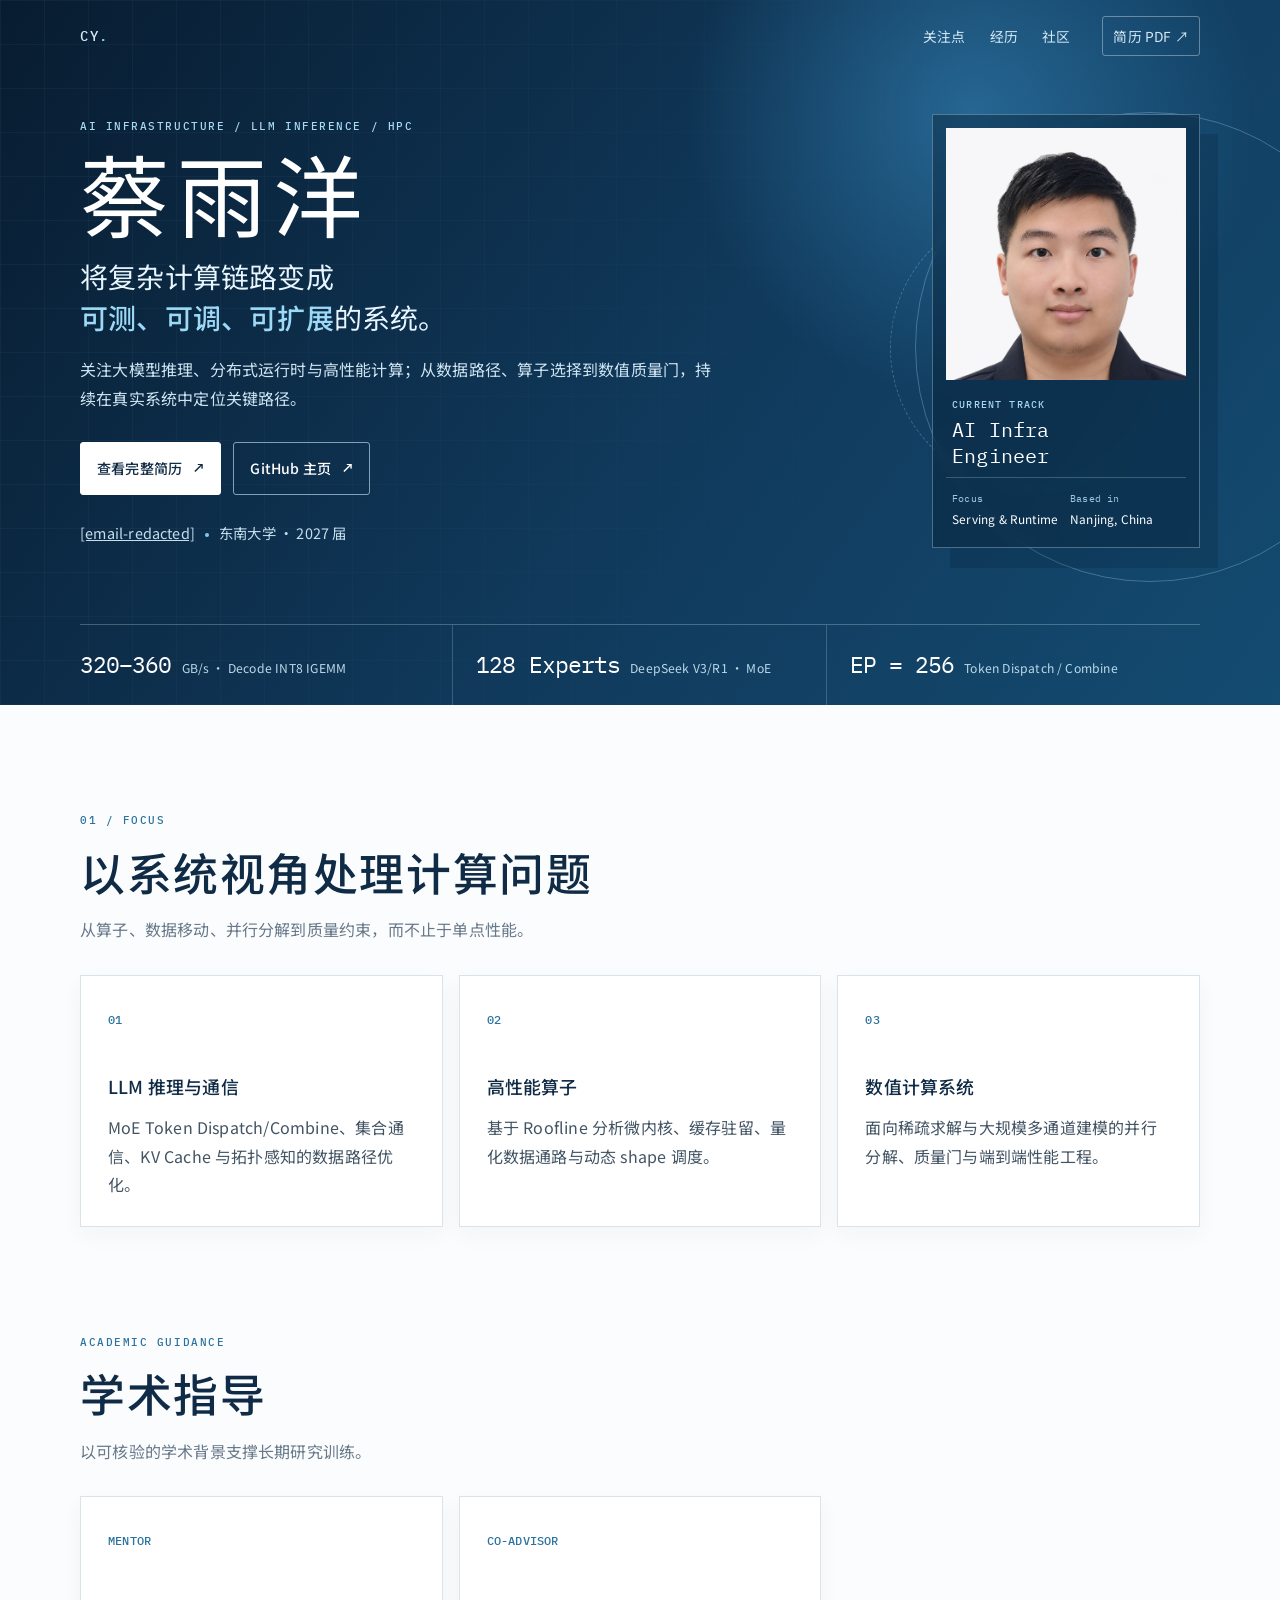
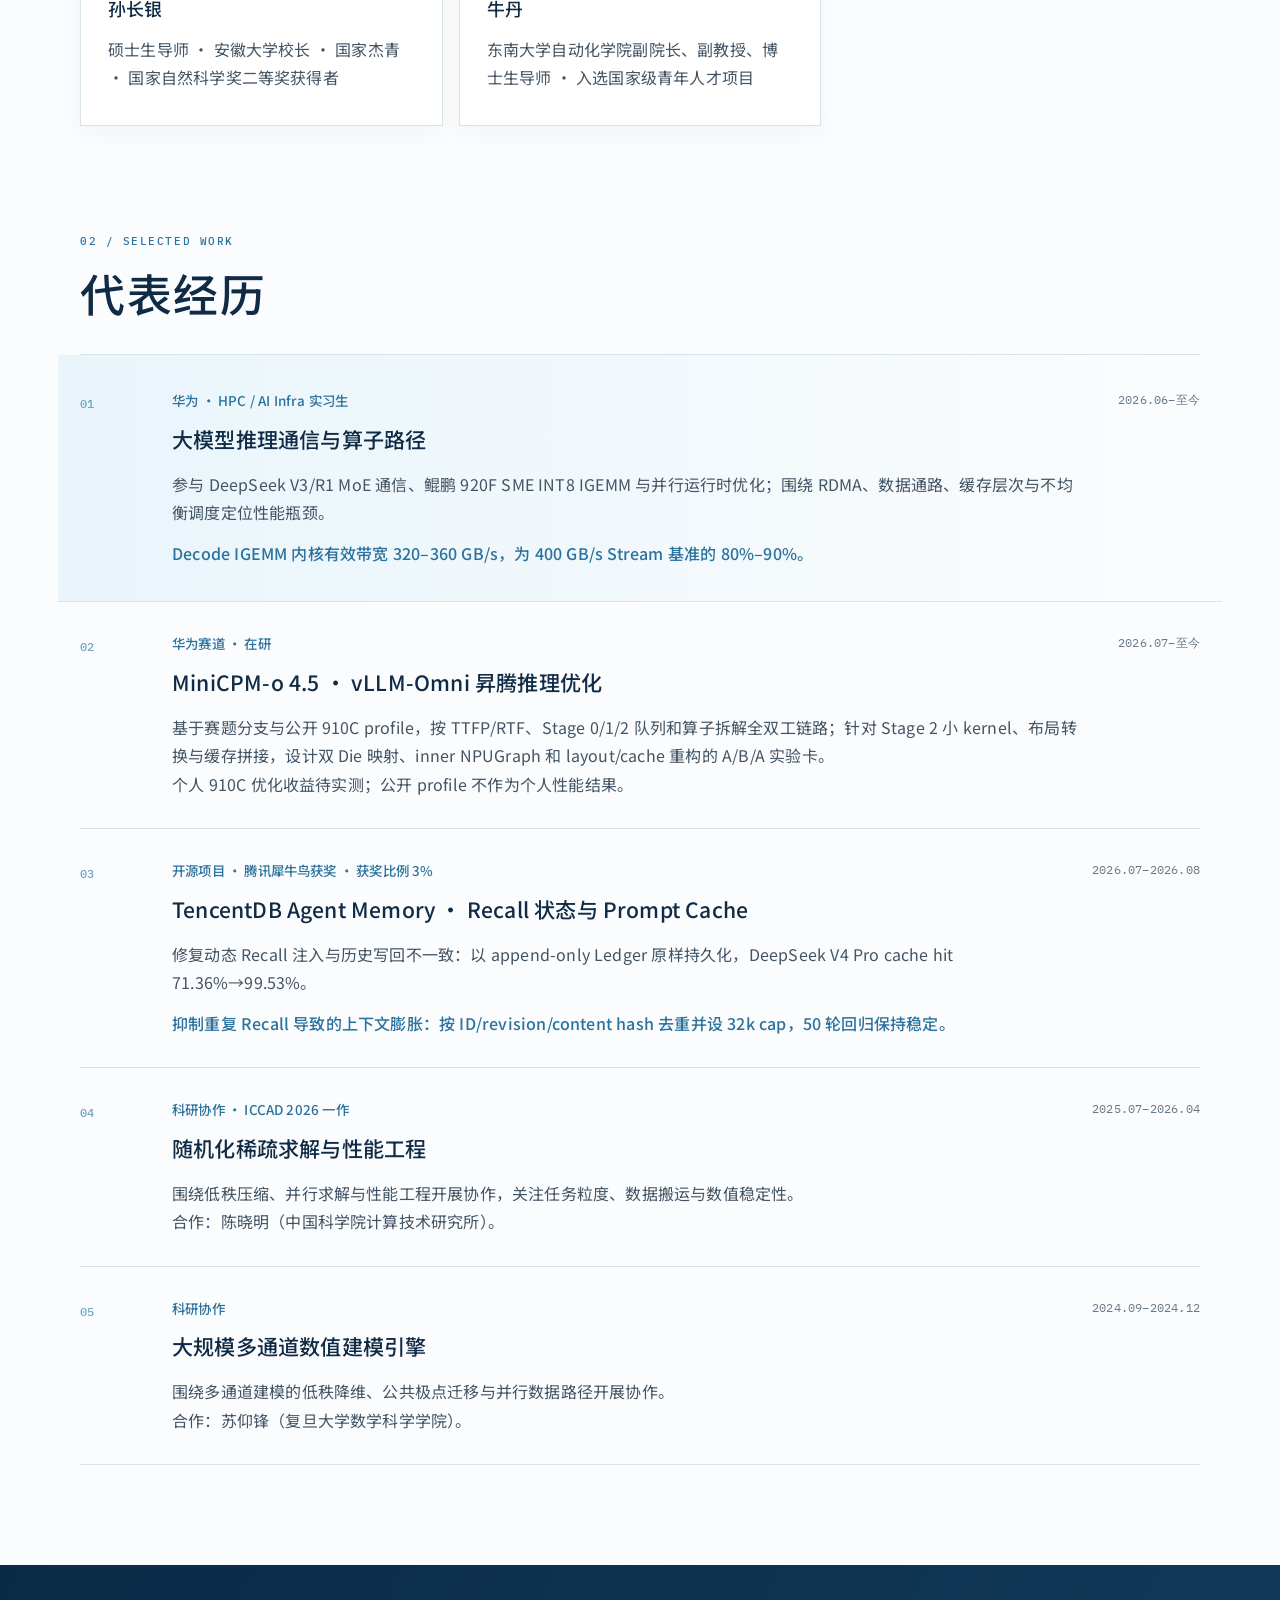
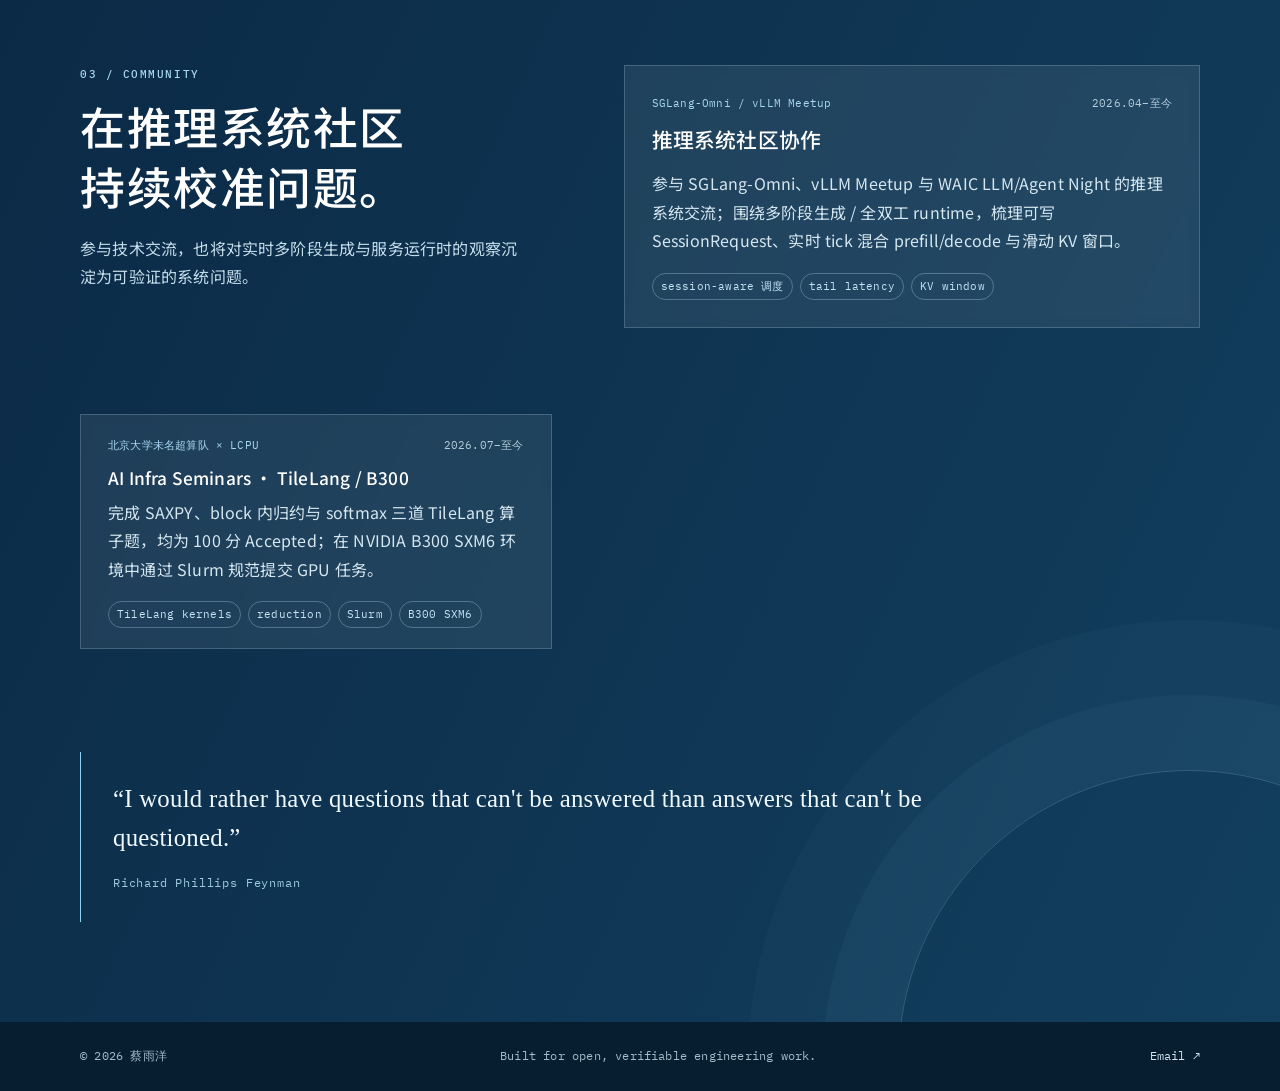
==== index.html @ 74fbfeaf "Add ICCAD first-author attribution" ====
<!doctype html>
<html lang="zh-CN">
  <head>
    <meta charset="utf-8" />
    <meta name="viewport" content="width=device-width, initial-scale=1" />
    <meta name="description" content="蔡雨洋｜AI Infrastructure、LLM 推理系统与高性能计算。" />
    <meta property="og:title" content="蔡雨洋｜AI Infrastructure" />
    <meta property="og:description" content="LLM 推理系统 · 高性能计算 · 分布式系统" />
    <meta property="og:image" content="https://newmancai.github.io/assets/og.png" />
    <meta property="og:type" content="website" />
    <meta name="twitter:card" content="summary_large_image" />
    <title>蔡雨洋｜AI Infrastructure</title>
    <link rel="preconnect" href="https://fonts.googleapis.com" />
    <link rel="preconnect" href="https://fonts.gstatic.com" crossorigin />
    <link href="https://fonts.googleapis.com/css2?family=IBM+Plex+Mono:wght@400;500&family=Noto+Sans+SC:wght@400;500&display=swap" rel="stylesheet" />
    <link rel="stylesheet" href="styles.css" />
  </head>
  <body>
    <header class="site-header">
      <div class="wrap nav"><a class="brand" href="#top">CY<span>.</span></a><nav aria-label="页面导航"><a href="#focus">关注点</a><a href="#work">经历</a><a href="#community">社区</a></nav><a class="nav-resume" href="resume/caiyuyang-ai-infra-resume.pdf" target="_blank" rel="noreferrer">简历 PDF ↗</a></div>
    </header>
    <main id="top">
      <section class="hero" aria-labelledby="site-title">
        <div class="orb orb-one"></div><div class="orb orb-two"></div>
        <div class="wrap hero-grid">
          <div class="hero-copy">
            <p class="eyebrow light">AI INFRASTRUCTURE / LLM INFERENCE / HPC</p>
            <h1 id="site-title">蔡雨洋</h1>
            <p class="lede">将复杂计算链路变成<br /><strong>可测、可调、可扩展</strong>的系统。</p>
            <p class="intro">关注大模型推理、分布式运行时与高性能计算；从数据路径、算子选择到数值质量门，持续在真实系统中定位关键路径。</p>
            <div class="actions"><a class="button primary" href="resume/caiyuyang-ai-infra-resume.pdf" target="_blank" rel="noreferrer">查看完整简历 <span>↗</span></a><a class="button secondary" href="https://github.com/newmancai" target="_blank" rel="noreferrer">GitHub 主页 <span>↗</span></a></div>
            <p class="contact"><a href="mailto:[email-redacted]">[email-redacted]</a><i></i>东南大学 · 2027 届</p>
          </div>
          <aside class="profile-card" aria-label="个人信息卡片"><img class="portrait" src="assets/caiyuyang-headshot.png" alt="蔡雨洋职业头像" /><div><p class="profile-label">CURRENT TRACK</p><p class="profile-title">AI Infra<br />Engineer</p></div><dl><div><dt>Focus</dt><dd>Serving &amp; Runtime</dd></div><div><dt>Based in</dt><dd>Nanjing, China</dd></div></dl></aside>
        </div>
        <div class="wrap signal-row" aria-label="推理基础设施信号"><div><strong>320–360</strong><span>GB/s · Decode INT8 IGEMM</span></div><div><strong>128 Experts</strong><span>DeepSeek V3/R1 · MoE</span></div><div><strong>EP = 256</strong><span>Token Dispatch / Combine</span></div></div>
      </section>

      <section id="focus" class="wrap section" aria-labelledby="focus-title"><div class="section-heading"><p class="eyebrow">01 / FOCUS</p><h2 id="focus-title">以系统视角处理计算问题</h2><p>从算子、数据移动、并行分解到质量约束，而不止于单点性能。</p></div><div class="focus-grid"><article><span>01</span><h3>LLM 推理与通信</h3><p>MoE Token Dispatch/Combine、集合通信、KV Cache 与拓扑感知的数据路径优化。</p></article><article><span>02</span><h3>高性能算子</h3><p>基于 Roofline 分析微内核、缓存驻留、量化数据通路与动态 shape 调度。</p></article><article><span>03</span><h3>数值计算系统</h3><p>面向稀疏求解与大规模多通道建模的并行分解、质量门与端到端性能工程。</p></article></div></section>

      <section class="wrap section" aria-labelledby="guidance-title"><div class="section-heading"><p class="eyebrow">ACADEMIC GUIDANCE</p><h2 id="guidance-title">学术指导</h2><p>以可核验的学术背景支撑长期研究训练。</p></div><div class="focus-grid"><article><span>MENTOR</span><h3>孙长银</h3><p>硕士生导师 · 安徽大学校长 · 国家杰青 · 国家自然科学奖二等奖获得者</p></article><article><span>CO-ADVISOR</span><h3>牛丹</h3><p>东南大学自动化学院副院长、副教授、博士生导师 · 入选国家级青年人才项目</p></article></div></section>

      <section id="work" class="wrap section work" aria-labelledby="work-title"><div class="section-heading"><p class="eyebrow">02 / SELECTED WORK</p><h2 id="work-title">代表经历</h2></div><div class="project-list"><article class="project featured"><div class="project-index">01</div><div class="project-body"><div class="project-meta"><span>华为 · HPC / AI Infra 实习生</span><time>2026.06–至今</time></div><h3>大模型推理通信与算子路径</h3><p>参与 DeepSeek V3/R1 MoE 通信、鲲鹏 920F SME INT8 IGEMM 与并行运行时优化；围绕 RDMA、数据通路、缓存层次与不均衡调度定位性能瓶颈。</p><p class="evidence">Decode IGEMM 内核有效带宽 320–360 GB/s，为 400 GB/s Stream 基准的 80%–90%。</p></div></article><article class="project"><div class="project-index">02</div><div class="project-body"><div class="project-meta"><span>华为赛道 · 在研</span><time>2026.07–至今</time></div><h3>MiniCPM-o 4.5 · vLLM-Omni 昇腾推理优化</h3><p>基于赛题分支与公开 910C profile，按 TTFP/RTF、Stage 0/1/2 队列和算子拆解全双工链路；针对 Stage 2 小 kernel、布局转换与缓存拼接，设计双 Die 映射、inner NPUGraph 和 layout/cache 重构的 A/B/A 实验卡。</p><p class="collaboration">个人 910C 优化收益待实测；公开 profile 不作为个人性能结果。</p></div></article><article class="project"><div class="project-index">03</div><div class="project-body"><div class="project-meta"><span>开源项目 · 腾讯犀牛鸟获奖 · 获奖比例 3%</span><time>2026.07–2026.08</time></div><h3>TencentDB Agent Memory · Recall 状态与 Prompt Cache</h3><p>修复动态 Recall 注入与历史写回不一致：以 append-only Ledger 原样持久化，DeepSeek V4 Pro cache hit 71.36%→99.53%。</p><p class="evidence">抑制重复 Recall 导致的上下文膨胀：按 ID/revision/content hash 去重并设 32k cap，50 轮回归保持稳定。</p></div></article><article class="project"><div class="project-index">04</div><div class="project-body"><div class="project-meta"><span>科研协作 · ICCAD 2026 一作</span><time>2025.07–2026.04</time></div><h3>随机化稀疏求解与性能工程</h3><p>围绕低秩压缩、并行求解与性能工程开展协作，关注任务粒度、数据搬运与数值稳定性。</p><p class="collaboration">合作：陈晓明（中国科学院计算技术研究所）。</p></div></article><article class="project"><div class="project-index">05</div><div class="project-body"><div class="project-meta"><span>科研协作</span><time>2024.09–2024.12</time></div><h3>大规模多通道数值建模引擎</h3><p>围绕多通道建模的低秩降维、公共极点迁移与并行数据路径开展协作。</p><p class="collaboration">合作：苏仰锋（复旦大学数学科学学院）。</p></div></article></div></section>

      <section id="community" class="community"><div class="wrap community-grid"><div><p class="eyebrow light">03 / COMMUNITY</p><h2>在推理系统社区<br />持续校准问题。</h2><p>参与技术交流，也将对实时多阶段生成与服务运行时的观察沉淀为可验证的系统问题。</p></div><article class="community-card"><div class="community-top"><span>SGLang-Omni / vLLM Meetup</span><time>2026.04–至今</time></div><h3>推理系统社区协作</h3><p>参与 SGLang-Omni、vLLM Meetup 与 WAIC LLM/Agent Night 的推理系统交流；围绕多阶段生成 / 全双工 runtime，梳理可写 SessionRequest、实时 tick 混合 prefill/decode 与滑动 KV 窗口。</p><div class="tag-row"><span>session-aware 调度</span><span>tail latency</span><span>KV window</span></div></article><article class="community-card compact"><div class="community-top"><span>北京大学未名超算队 × LCPU</span><time>2026.07–至今</time></div><h3>AI Infra Seminars · TileLang / B300</h3><p>完成 SAXPY、block 内归约与 softmax 三道 TileLang 算子题，均为 100 分 Accepted；在 NVIDIA B300 SXM6 环境中通过 Slurm 规范提交 GPU 任务。</p><div class="tag-row"><span>TileLang kernels</span><span>reduction</span><span>Slurm</span><span>B300 SXM6</span></div></article><blockquote class="quote"><p>“I would rather have questions that can't be answered than answers that can't be questioned.”</p><cite>Richard Phillips Feynman</cite></blockquote></div></section>
    </main>
    <footer><div class="wrap footer-row"><span>© 2026 蔡雨洋</span><span>Built for open, verifiable engineering work.</span><a href="mailto:[email-redacted]">Email ↗</a></div></footer>
  </body>
</html>
---- styles.css ----
:root{--navy:#102b45;--blue:#2b739e;--sky:#b9daf0;--ink:#1b2c3b;--muted:#68798a;--line:#d9e3ea;--pale:#edf5f9;--white:#fff;--cream:#fbfcfd;--sans:"Noto Sans SC","Source Han Sans SC","PingFang SC","Microsoft YaHei",sans-serif;--mono:"IBM Plex Mono","SFMono-Regular",Consolas,monospace}*{box-sizing:border-box}html{scroll-behavior:smooth}body{margin:0;background:var(--cream);color:var(--ink);font-family:var(--sans);font-size:16px;font-weight:400;letter-spacing:.012em;line-height:1.78}.wrap{width:min(1120px,calc(100% - 48px));margin:0 auto}.site-header{position:absolute;z-index:3;top:0;width:100%;color:#fff}.nav{height:72px;display:flex;align-items:center;gap:32px}.brand{color:#fff;font-family:var(--mono);font-size:1.15rem;font-weight:500;letter-spacing:.11em;text-decoration:none}.brand span{color:#92d3f5}.nav nav{display:flex;gap:24px;margin-left:auto}.nav a{color:#d6e9f5;font-size:.86rem;text-decoration:none}.nav a:hover{color:#fff}.nav-resume{padding:7px 10px;border:1px solid rgba(255,255,255,.35);border-radius:3px}.hero{position:relative;color:#fff;overflow:hidden;background:radial-gradient(circle at 76% 16%,rgba(61,150,205,.48),transparent 25%),linear-gradient(125deg,#081c30 0%,#10395b 54%,#144b71 100%)}.hero:before{content:"";position:absolute;inset:0;opacity:.18;background-image:linear-gradient(rgba(164,216,242,.28) 1px,transparent 1px),linear-gradient(90deg,rgba(164,216,242,.28) 1px,transparent 1px);background-size:44px 44px;mask-image:linear-gradient(110deg,black,transparent 72%)}.orb{position:absolute;border:1px solid rgba(177,222,245,.3);border-radius:50%;filter:blur(.2px)}.orb-one{width:470px;height:470px;right:-105px;top:112px}.orb-two{width:280px;height:280px;right:110px;top:208px;border-style:dashed}.hero-grid{position:relative;z-index:1;min-height:584px;display:grid;grid-template-columns:1fr 268px;align-items:center;gap:68px;padding:114px 0 76px}.eyebrow{margin:0 0 11px;color:var(--blue);font-family:var(--mono);font-size:.69rem;font-weight:500;letter-spacing:.14em}.eyebrow.light{color:#a8d8f2}h1,h2,h3,p{margin-top:0}h1{margin:0 0 17px;font-family:var(--sans);font-size:clamp(3.3rem,7vw,5.75rem);font-weight:400;line-height:1.02;letter-spacing:.075em}.lede{margin:0 0 17px;color:#e7f5ff;font-size:clamp(1.25rem,2.4vw,1.75rem);font-weight:400;line-height:1.48}.lede strong{color:#9bd9f6;font-weight:500}.intro{max-width:640px;margin:0 0 30px;color:#cee4f2;font-size:1rem}.actions{display:flex;flex-wrap:wrap;gap:12px}.button{display:inline-flex;align-items:center;gap:12px;padding:11px 16px;border:1px solid rgba(202,233,250,.62);border-radius:3px;color:#fff;font-size:.88rem;font-weight:500;text-decoration:none;transition:.2s ease}.button span{font-family:var(--mono);font-size:1rem}.button:hover{transform:translateY(-2px);background:#fff;color:var(--navy)}.button.primary{background:#fff;border-color:#fff;color:var(--navy)}.button.primary:hover{background:#cceafa}.contact{margin:25px 0 0;color:#c5dfef;font-size:.9rem}.contact a{color:inherit}.contact i{display:inline-block;width:4px;height:4px;margin:0 10px 2px;border-radius:50%;background:#83c9ee}.profile-card{position:relative;z-index:1;padding:13px;background:rgba(5,25,43,.38);border:1px solid rgba(192,227,244,.35);box-shadow:18px 20px 0 rgba(3,20,35,.17);backdrop-filter:blur(6px)}.portrait{display:block;width:100%;aspect-ratio:1/1.05;object-fit:cover;object-position:center top;filter:saturate(.95) contrast(1.02)}.profile-card>div{padding:16px 6px 8px}.profile-label{margin:0;color:#a8d8f2;font-family:var(--mono);font-size:.61rem;font-weight:500;letter-spacing:.12em}.profile-title{margin:4px 0 0;font-family:var(--mono);font-size:1.23rem;font-weight:400;line-height:1.3}.profile-card dl{display:grid;grid-template-columns:1fr 1fr;gap:8px;margin:0;padding:12px 6px 5px;border-top:1px solid rgba(198,229,245,.24)}.profile-card dt{color:#9dc8df;font-family:var(--mono);font-size:.61rem}.profile-card dd{margin:1px 0 0;font-size:.74rem}.signal-row{position:relative;z-index:1;display:grid;grid-template-columns:repeat(3,1fr);border-top:1px solid rgba(203,233,248,.28)}.signal-row div{display:flex;align-items:baseline;gap:10px;padding:19px 20px 20px 0;border-right:1px solid rgba(203,233,248,.22)}.signal-row div+div{padding-left:23px}.signal-row div:last-child{border-right:0}.signal-row strong{color:#fff;font-family:var(--mono);font-size:1.45rem;font-weight:400;letter-spacing:-.04em}.signal-row span{color:#bcd9e8;font-size:.76rem}.section{padding-top:106px}.section-heading{max-width:760px;margin-bottom:31px}.section h2,.community h2{margin:0;color:var(--navy);font-size:clamp(1.9rem,3.5vw,2.8rem);font-weight:500;line-height:1.35;letter-spacing:.035em}.section-heading>p:last-child{margin:13px 0 0;color:var(--muted)}.focus-grid{display:grid;grid-template-columns:repeat(3,1fr);gap:16px}.focus-grid article{position:relative;min-height:230px;padding:27px;background:#fff;border:1px solid var(--line);box-shadow:0 8px 22px rgba(18,61,89,.04);transition:transform .2s,border-color .2s}.focus-grid article:hover{border-color:#99c5dc;transform:translateY(-4px)}.focus-grid span{color:var(--blue);font-family:var(--mono);font-size:.75rem;font-weight:500}.focus-grid h3{margin:40px 0 10px;color:var(--navy);font-size:1.12rem;font-weight:500}.focus-grid p,.project p{margin-bottom:0;color:#435464}.work{padding-bottom:100px}.project-list{border-top:1px solid var(--line)}.project{display:grid;grid-template-columns:72px 1fr;gap:20px;padding:30px 0;border-bottom:1px solid var(--line)}.project.featured{margin:0 -22px;padding:34px 22px;background:linear-gradient(90deg,#e9f5fb,rgba(233,245,251,0))}.project-index{padding-top:4px;color:#6ca6c4;font-family:var(--mono);font-size:.76rem;font-weight:500}.project-meta{display:flex;justify-content:space-between;gap:20px;color:var(--muted);font-size:.84rem}.project-meta span{color:var(--blue);font-weight:500}.project-meta time{font-family:var(--mono);font-size:.76rem;white-space:nowrap}.project h3{margin:8px 0 11px;color:var(--navy);font-size:1.32rem;font-weight:500}.project p{max-width:915px}.project .evidence{margin-top:12px;color:var(--blue);font-weight:500}.community{position:relative;padding:100px 0;background:linear-gradient(115deg,#0b2a46,#123f5e);color:#fff;overflow:hidden}.community:after{content:"";position:absolute;width:580px;height:580px;right:-200px;bottom:-330px;border:1px solid rgba(164,216,242,.22);border-radius:50%;box-shadow:0 0 0 75px rgba(164,216,242,.035),0 0 0 150px rgba(164,216,242,.025)}.community-grid{position:relative;z-index:1;display:grid;grid-template-columns:.9fr 1.1fr;gap:72px;align-items:start}.community h2{color:#fff}.community-grid>div>p:last-child{max-width:440px;margin:17px 0 0;color:#c5ddeb}.community-card{margin-bottom:14px;padding:27px;background:rgba(255,255,255,.08);border:1px solid rgba(199,229,245,.22);backdrop-filter:blur(5px)}.community-top{display:flex;justify-content:space-between;gap:12px;color:#a8d8f2;font-family:var(--mono);font-size:.71rem;font-weight:400}.community-top time{white-space:nowrap;color:#b7ceda}.community-card h3{margin:8px 0 11px;font-size:1.3rem;font-weight:500}.community-card p{margin:0;color:#d5e7f1}.community-card.compact{padding:20px 27px}.community-card.compact h3{margin-bottom:4px;font-size:1.08rem}.tag-row{display:flex;flex-wrap:wrap;gap:7px;margin-top:18px}.tag-row span{padding:3px 8px;border:1px solid rgba(192,229,247,.31);border-radius:99px;color:#c5e5f5;font-family:var(--mono);font-size:.67rem}.quote{grid-column:1/-1;margin:17px 0 0;padding:28px 32px;border-left:1px solid #8ed3f5;color:#eff9ff}.quote p{max-width:860px;margin:0 0 9px;font-family:Georgia,"Times New Roman","Songti SC",serif;font-size:clamp(1.15rem,2.2vw,1.55rem);font-weight:400;line-height:1.55;letter-spacing:.01em}.quote cite{color:#9dcbdf;font-family:var(--mono);font-size:.72rem;font-style:normal;letter-spacing:.07em}footer{padding:24px 0;background:#071d30;color:#a4bdcb;font-family:var(--mono);font-size:.72rem}.footer-row{display:flex;gap:18px;justify-content:space-between}.footer-row a{color:#d2e6f1;text-decoration:none}@media(max-width:760px){.wrap{width:min(100% - 34px,1120px)}.nav{height:60px}.nav nav{display:none}.nav-resume{margin-left:auto}.hero-grid{min-height:auto;grid-template-columns:1fr;gap:34px;padding:108px 0 47px}.profile-card{width:205px}.hero-copy{order:2}.profile-card{order:1}.signal-row{grid-template-columns:1fr;padding:10px 0}.signal-row div,.signal-row div+div{padding:10px 0;border:0}.section{padding-top:72px}.focus-grid{grid-template-columns:1fr}.focus-grid article{min-height:auto}.work{padding-bottom:72px}.project{grid-template-columns:36px 1fr;gap:13px}.project.featured{margin:0 -10px;padding:28px 10px}.project-meta{display:block}.project-meta time{display:block;margin-top:2px}.community{padding:72px 0}.community-grid{grid-template-columns:1fr;gap:35px}.community-card{padding:23px}.community-card.compact{padding:20px 23px}.community-top{display:block}.community-top time{display:block;margin-top:3px}.quote{padding:24px 20px;margin-top:7px}.footer-row{flex-direction:column;gap:4px}.orb-one{right:-280px}.orb-two{right:-100px}}
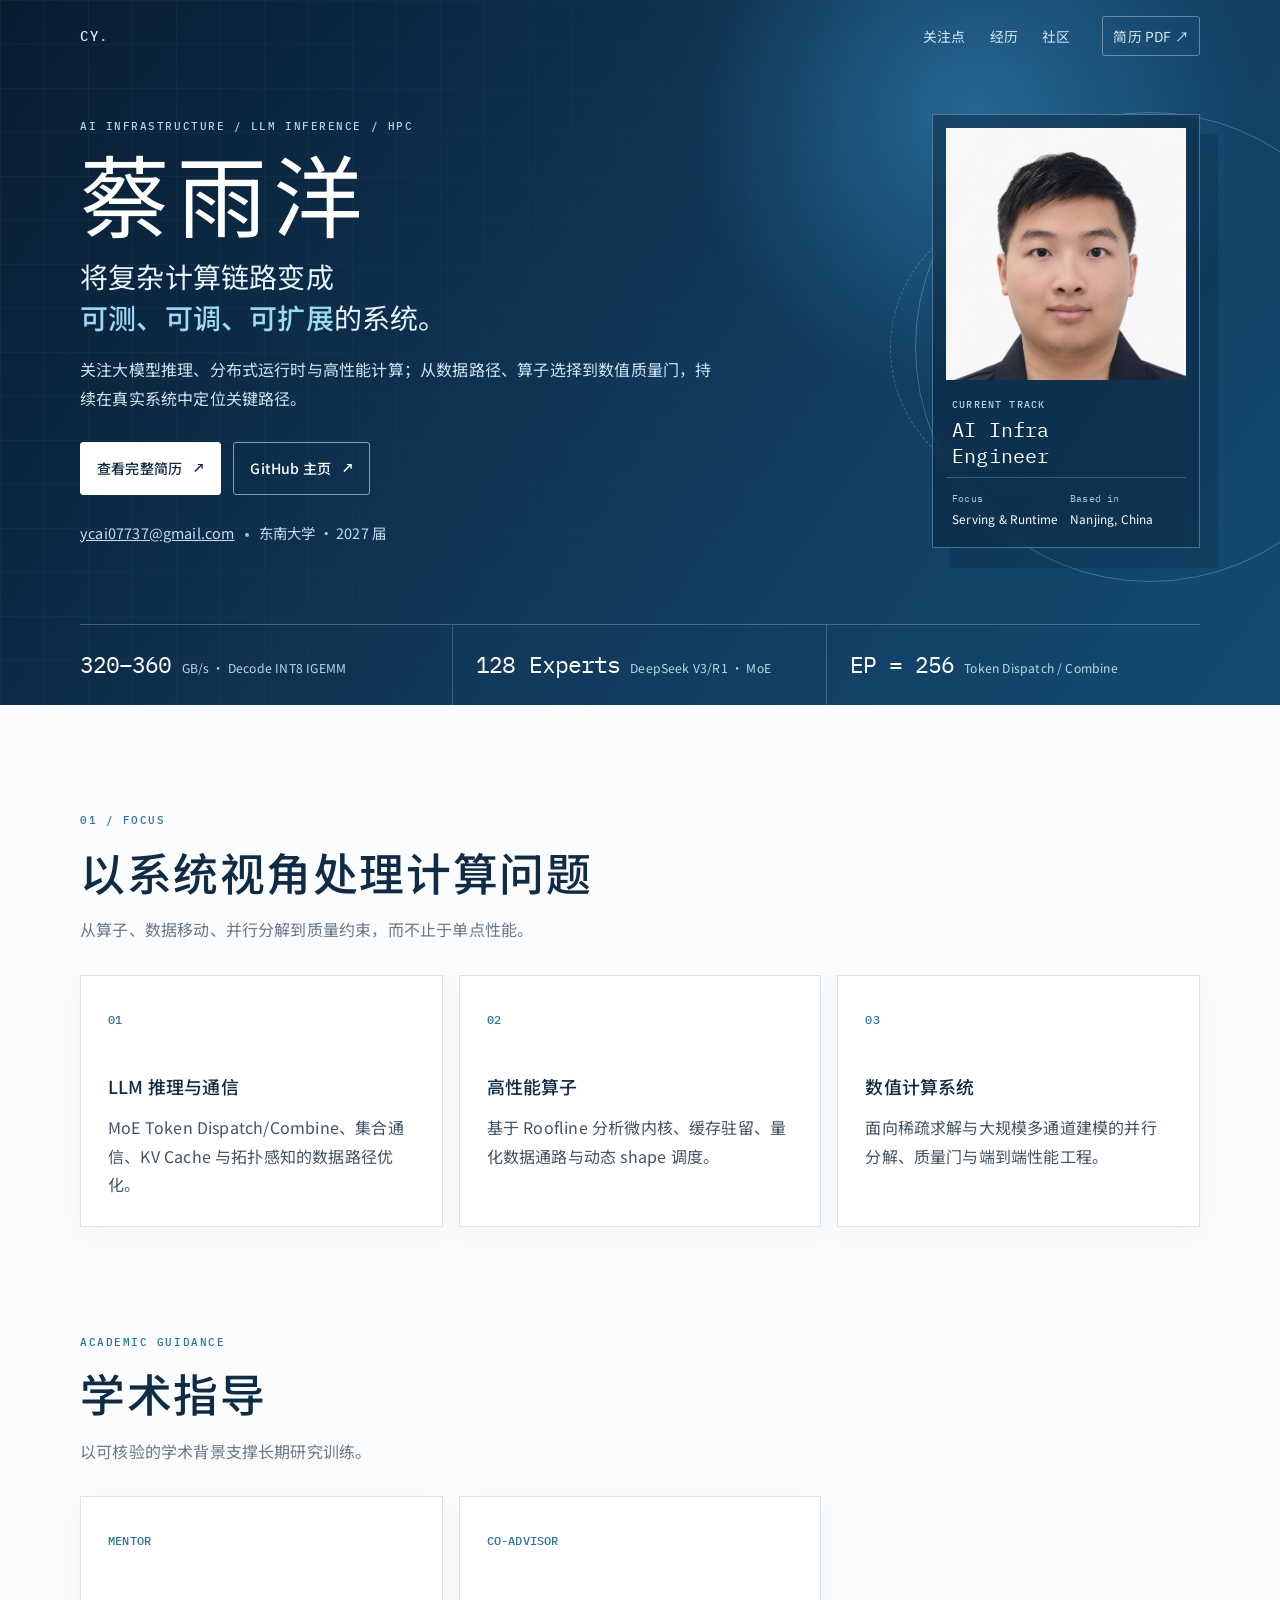
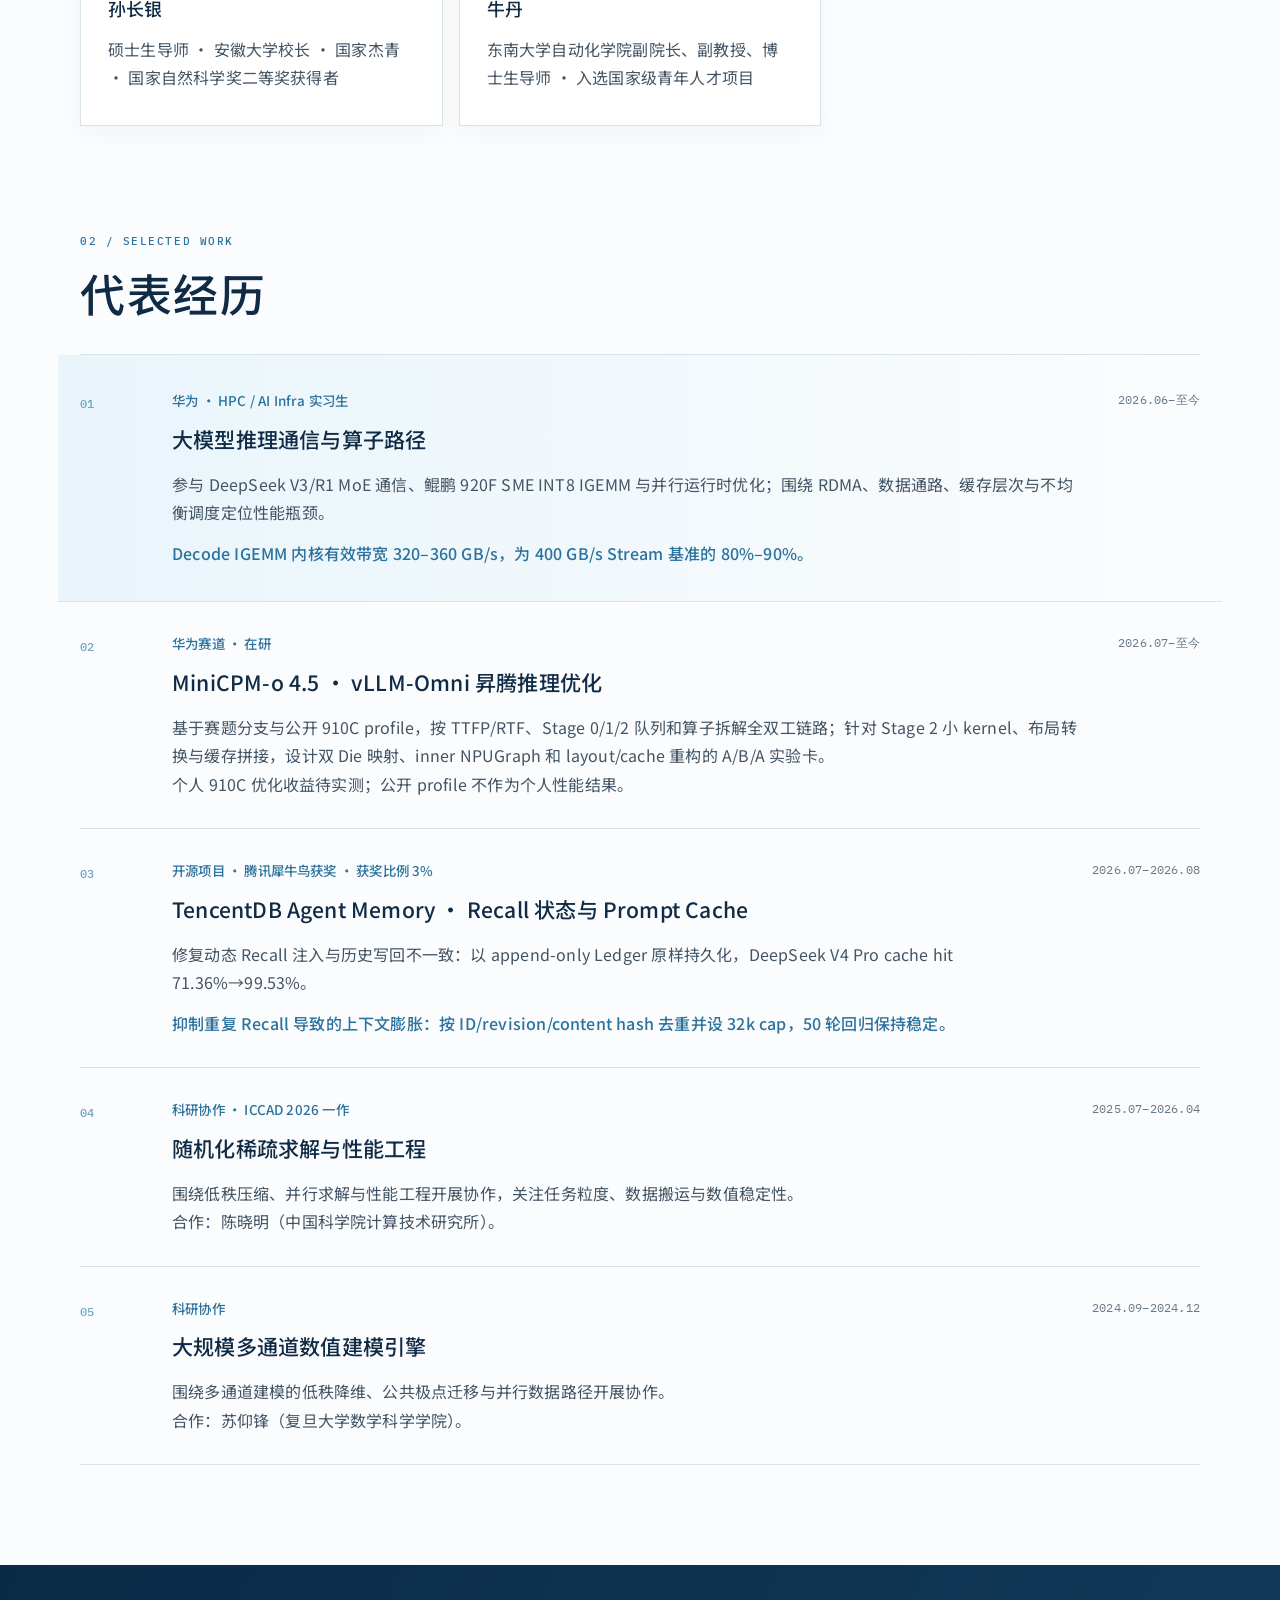
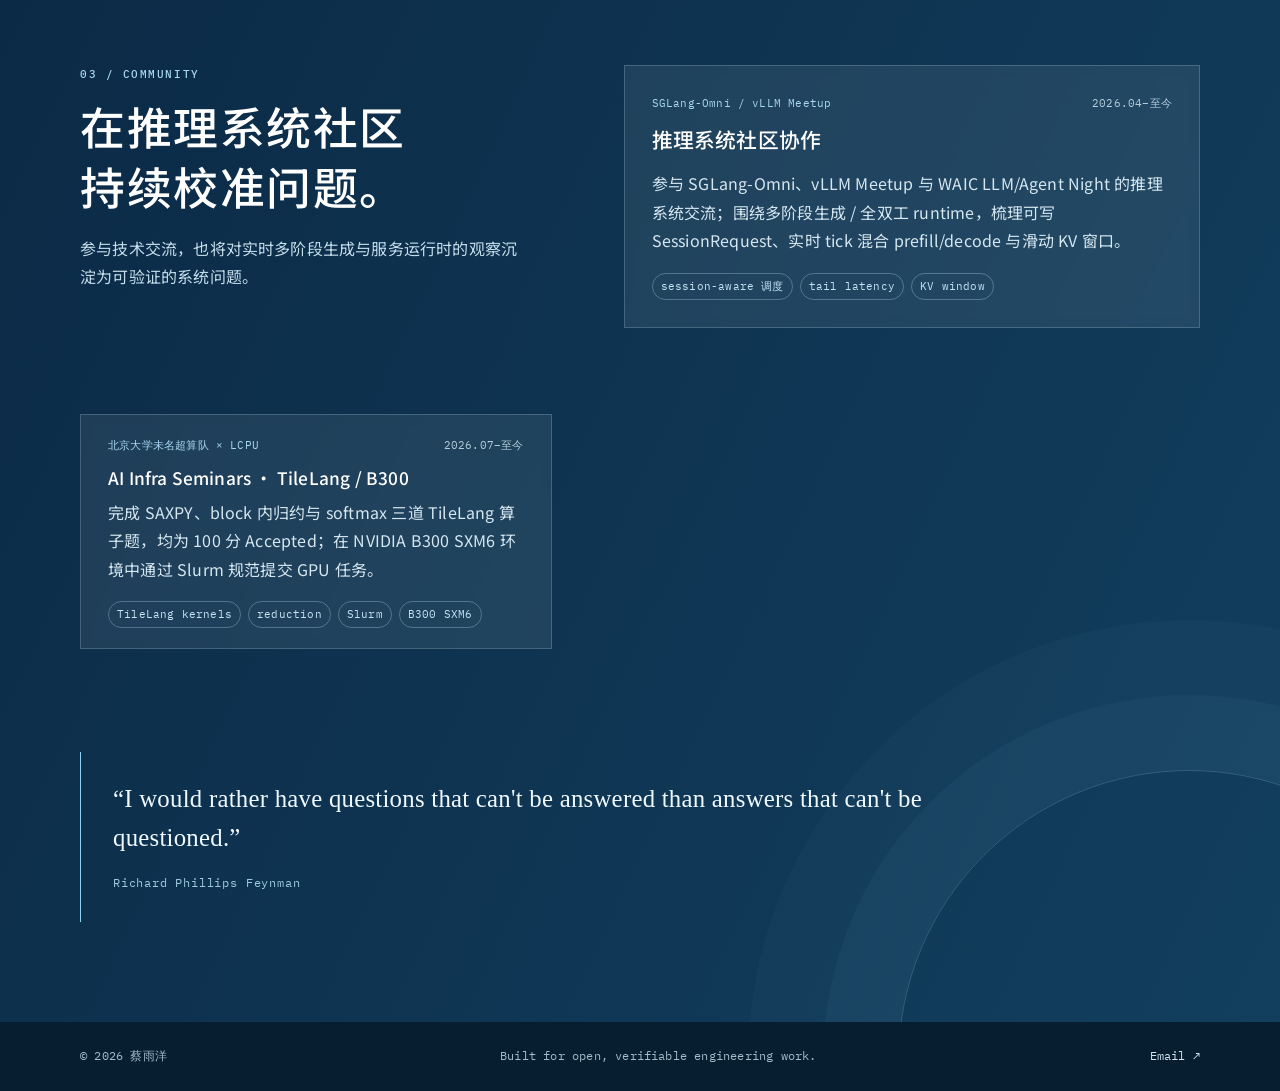
==== commit ad15fde9: "Add ICCAD first-author attribution" ====
--- a/index.html
+++ b/index.html
@@ -29,7 +29,7 @@
             <p class="lede">将复杂计算链路变成<br /><strong>可测、可调、可扩展</strong>的系统。</p>
             <p class="intro">关注大模型推理、分布式运行时与高性能计算；从数据路径、算子选择到数值质量门，持续在真实系统中定位关键路径。</p>
             <div class="actions"><a class="button primary" href="resume/caiyuyang-ai-infra-resume.pdf" target="_blank" rel="noreferrer">查看完整简历 <span>↗</span></a><a class="button secondary" href="https://github.com/newmancai" target="_blank" rel="noreferrer">GitHub 主页 <span>↗</span></a></div>
-            <p class="contact"><a href="mailto:[email-redacted]">[email-redacted]</a><i></i>东南大学 · 2027 届</p>
+            <p class="contact"><a href="mailto:ycai07737@gmail.com">ycai07737@gmail.com</a><i></i>东南大学 · 2027 届</p>
           </div>
           <aside class="profile-card" aria-label="个人信息卡片"><img class="portrait" src="assets/caiyuyang-headshot.png" alt="蔡雨洋职业头像" /><div><p class="profile-label">CURRENT TRACK</p><p class="profile-title">AI Infra<br />Engineer</p></div><dl><div><dt>Focus</dt><dd>Serving &amp; Runtime</dd></div><div><dt>Based in</dt><dd>Nanjing, China</dd></div></dl></aside>
         </div>
@@ -44,6 +44,6 @@
 
       <section id="community" class="community"><div class="wrap community-grid"><div><p class="eyebrow light">03 / COMMUNITY</p><h2>在推理系统社区<br />持续校准问题。</h2><p>参与技术交流，也将对实时多阶段生成与服务运行时的观察沉淀为可验证的系统问题。</p></div><article class="community-card"><div class="community-top"><span>SGLang-Omni / vLLM Meetup</span><time>2026.04–至今</time></div><h3>推理系统社区协作</h3><p>参与 SGLang-Omni、vLLM Meetup 与 WAIC LLM/Agent Night 的推理系统交流；围绕多阶段生成 / 全双工 runtime，梳理可写 SessionRequest、实时 tick 混合 prefill/decode 与滑动 KV 窗口。</p><div class="tag-row"><span>session-aware 调度</span><span>tail latency</span><span>KV window</span></div></article><article class="community-card compact"><div class="community-top"><span>北京大学未名超算队 × LCPU</span><time>2026.07–至今</time></div><h3>AI Infra Seminars · TileLang / B300</h3><p>完成 SAXPY、block 内归约与 softmax 三道 TileLang 算子题，均为 100 分 Accepted；在 NVIDIA B300 SXM6 环境中通过 Slurm 规范提交 GPU 任务。</p><div class="tag-row"><span>TileLang kernels</span><span>reduction</span><span>Slurm</span><span>B300 SXM6</span></div></article><blockquote class="quote"><p>“I would rather have questions that can't be answered than answers that can't be questioned.”</p><cite>Richard Phillips Feynman</cite></blockquote></div></section>
     </main>
-    <footer><div class="wrap footer-row"><span>© 2026 蔡雨洋</span><span>Built for open, verifiable engineering work.</span><a href="mailto:[email-redacted]">Email ↗</a></div></footer>
+    <footer><div class="wrap footer-row"><span>© 2026 蔡雨洋</span><span>Built for open, verifiable engineering work.</span><a href="mailto:ycai07737@gmail.com">Email ↗</a></div></footer>
   </body>
 </html>
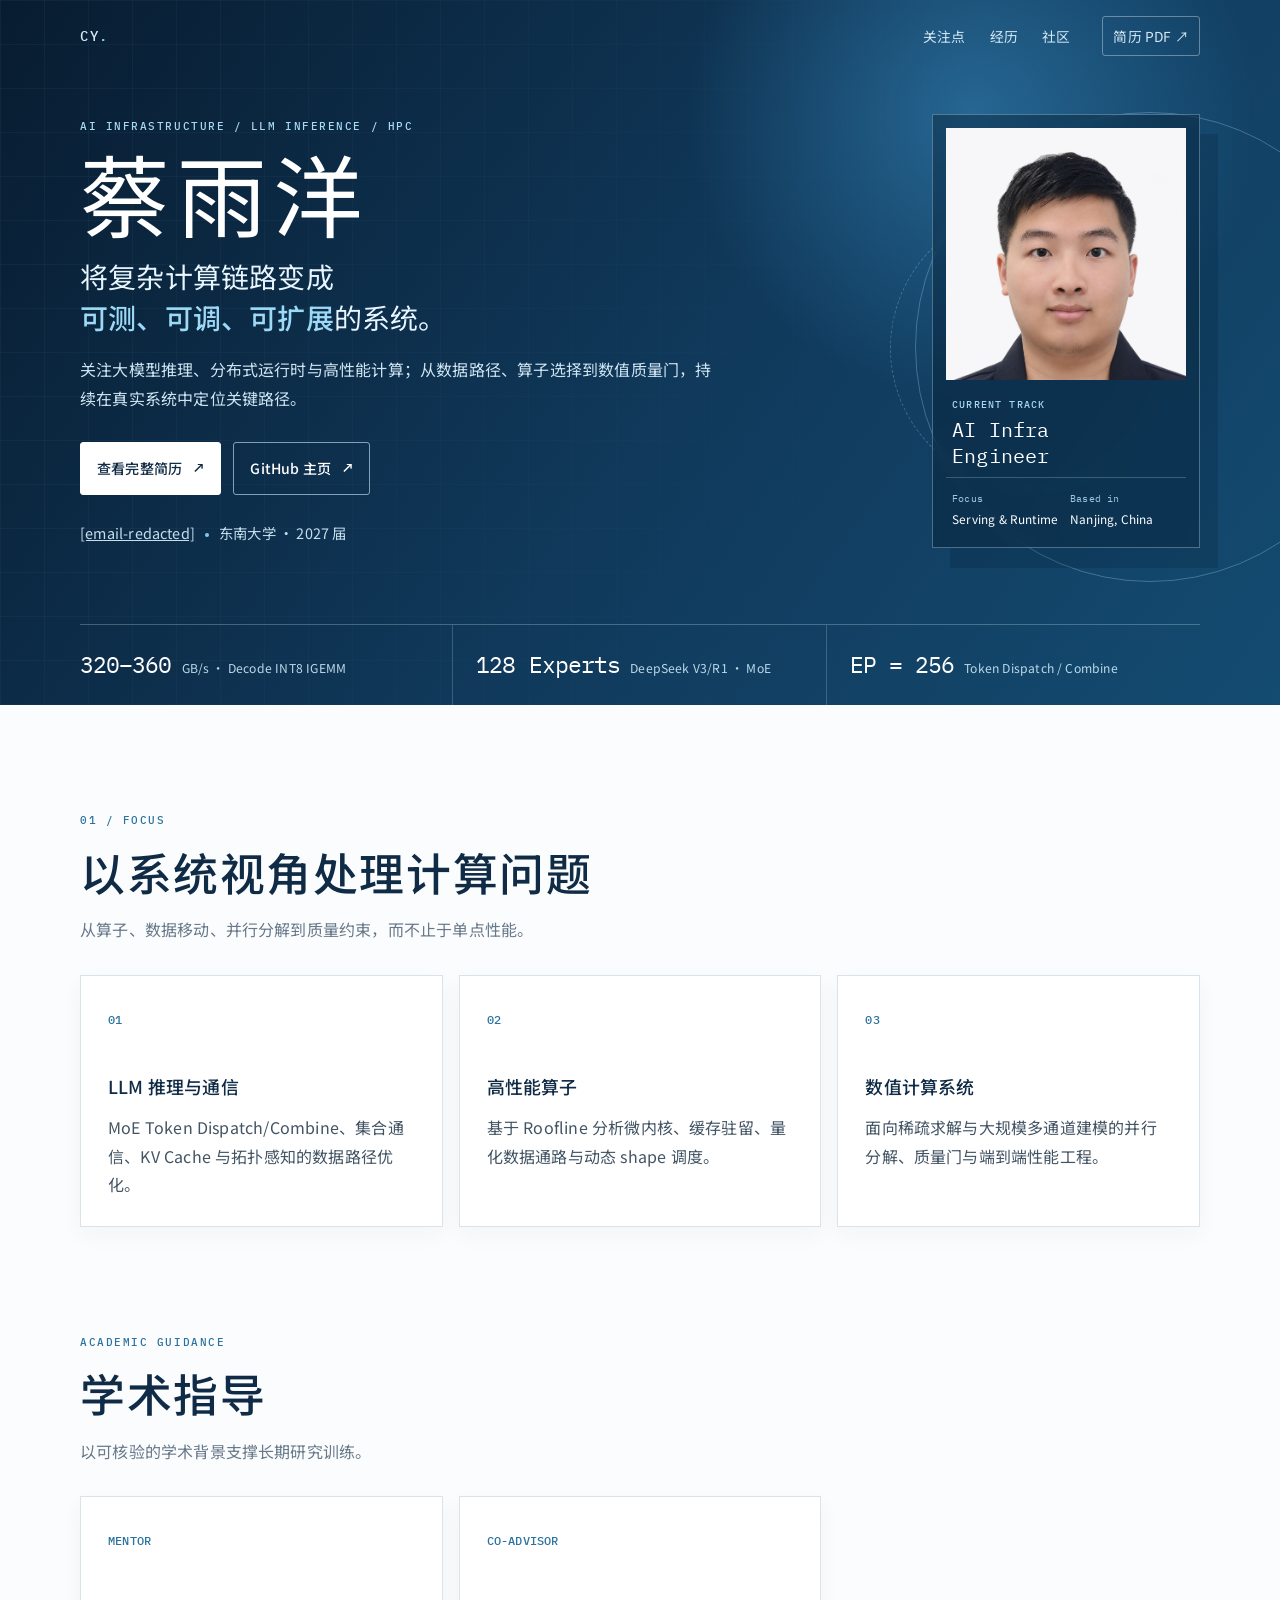
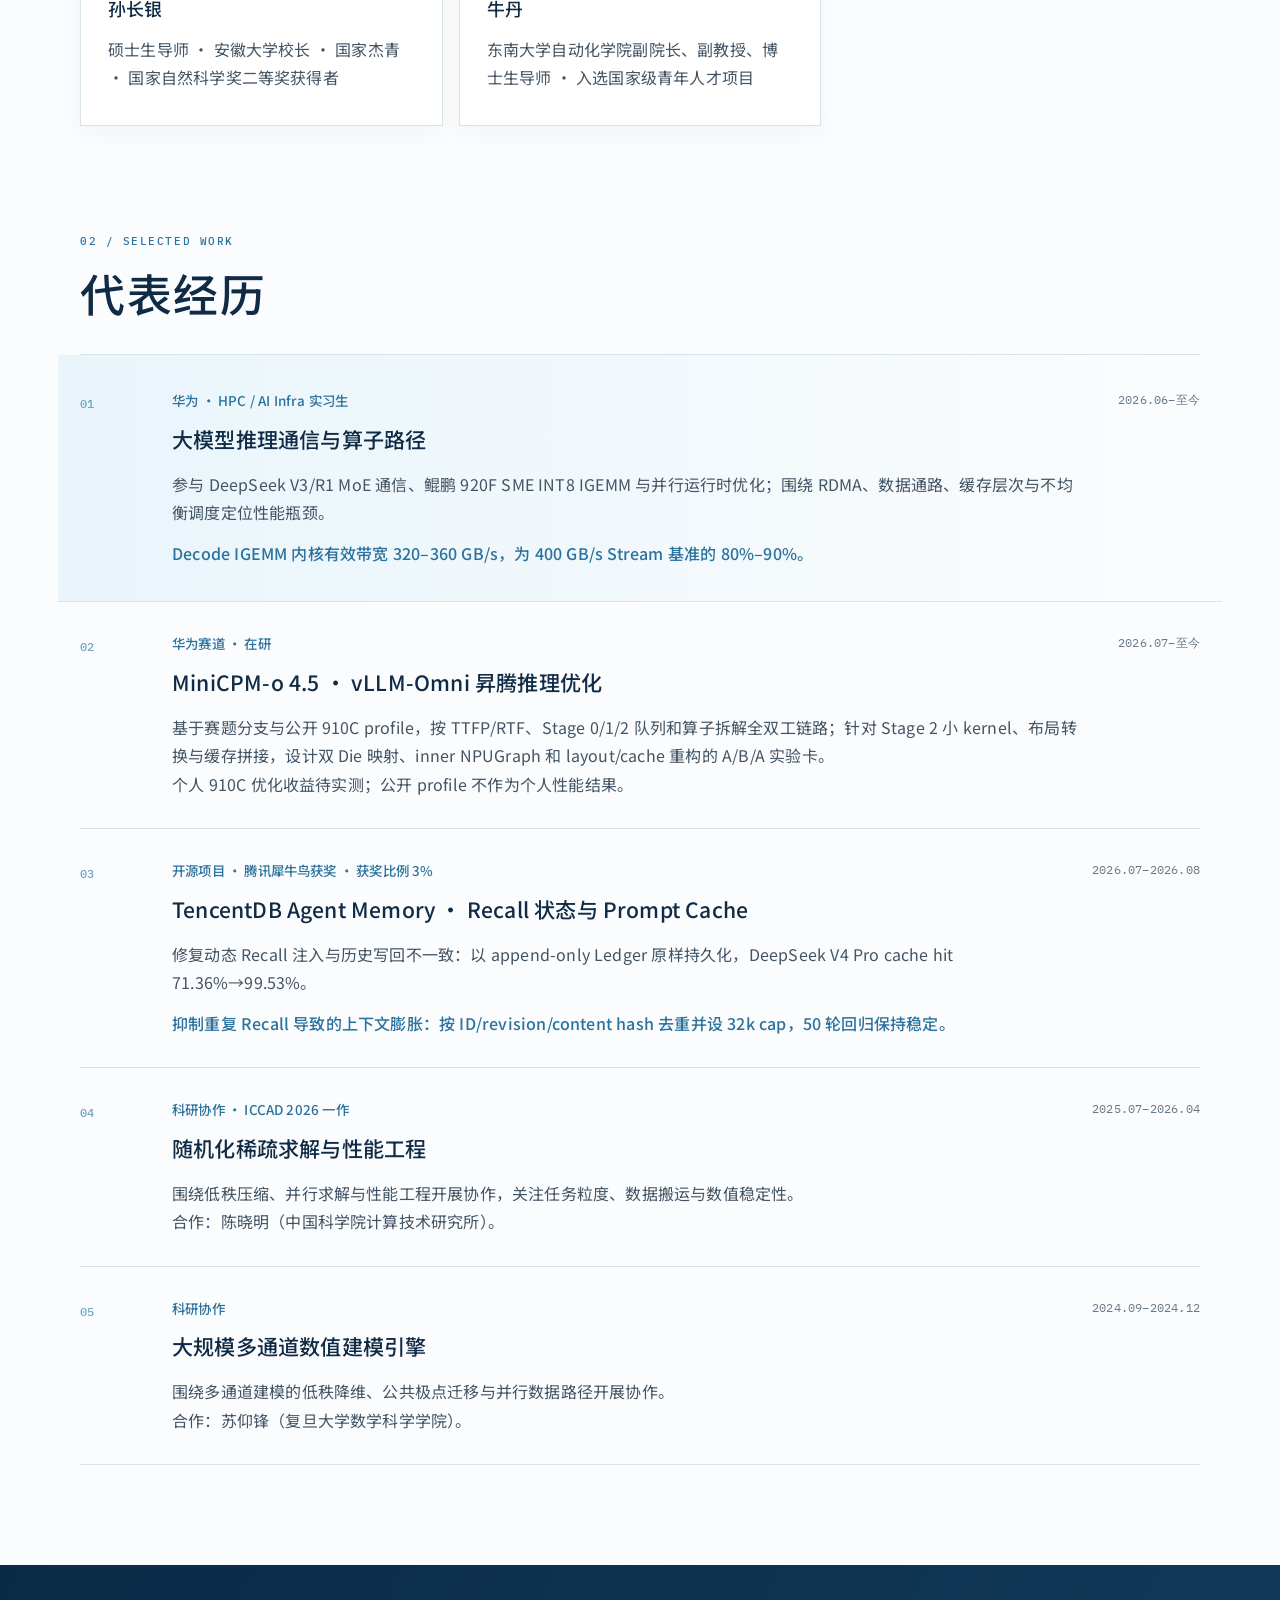
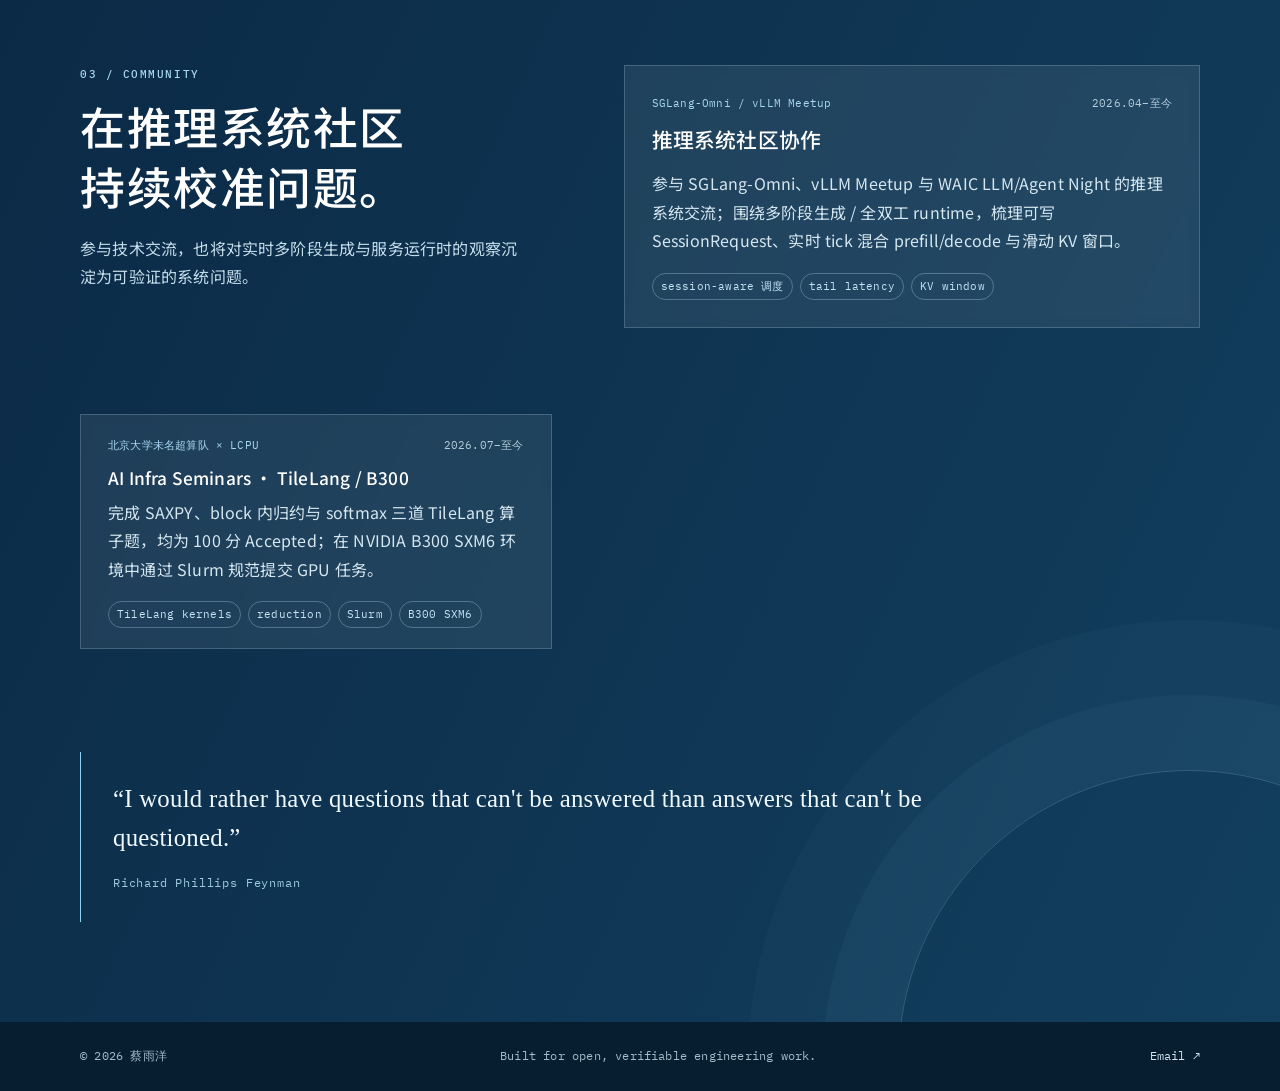
==== commit 57c448f4: "Merge pull request #5 from newmancai/agent/iccad-one-author-label-v2 Add ICCAD first-author attribut" ====
--- a/index.html
+++ b/index.html
@@ -29,7 +29,7 @@
             <p class="lede">将复杂计算链路变成<br /><strong>可测、可调、可扩展</strong>的系统。</p>
             <p class="intro">关注大模型推理、分布式运行时与高性能计算；从数据路径、算子选择到数值质量门，持续在真实系统中定位关键路径。</p>
             <div class="actions"><a class="button primary" href="resume/caiyuyang-ai-infra-resume.pdf" target="_blank" rel="noreferrer">查看完整简历 <span>↗</span></a><a class="button secondary" href="https://github.com/newmancai" target="_blank" rel="noreferrer">GitHub 主页 <span>↗</span></a></div>
-            <p class="contact"><a href="mailto:ycai07737@gmail.com">ycai07737@gmail.com</a><i></i>东南大学 · 2027 届</p>
+            <p class="contact"><a href="mailto:[email-redacted]">[email-redacted]</a><i></i>东南大学 · 2027 届</p>
           </div>
           <aside class="profile-card" aria-label="个人信息卡片"><img class="portrait" src="assets/caiyuyang-headshot.png" alt="蔡雨洋职业头像" /><div><p class="profile-label">CURRENT TRACK</p><p class="profile-title">AI Infra<br />Engineer</p></div><dl><div><dt>Focus</dt><dd>Serving &amp; Runtime</dd></div><div><dt>Based in</dt><dd>Nanjing, China</dd></div></dl></aside>
         </div>
@@ -44,6 +44,6 @@
 
       <section id="community" class="community"><div class="wrap community-grid"><div><p class="eyebrow light">03 / COMMUNITY</p><h2>在推理系统社区<br />持续校准问题。</h2><p>参与技术交流，也将对实时多阶段生成与服务运行时的观察沉淀为可验证的系统问题。</p></div><article class="community-card"><div class="community-top"><span>SGLang-Omni / vLLM Meetup</span><time>2026.04–至今</time></div><h3>推理系统社区协作</h3><p>参与 SGLang-Omni、vLLM Meetup 与 WAIC LLM/Agent Night 的推理系统交流；围绕多阶段生成 / 全双工 runtime，梳理可写 SessionRequest、实时 tick 混合 prefill/decode 与滑动 KV 窗口。</p><div class="tag-row"><span>session-aware 调度</span><span>tail latency</span><span>KV window</span></div></article><article class="community-card compact"><div class="community-top"><span>北京大学未名超算队 × LCPU</span><time>2026.07–至今</time></div><h3>AI Infra Seminars · TileLang / B300</h3><p>完成 SAXPY、block 内归约与 softmax 三道 TileLang 算子题，均为 100 分 Accepted；在 NVIDIA B300 SXM6 环境中通过 Slurm 规范提交 GPU 任务。</p><div class="tag-row"><span>TileLang kernels</span><span>reduction</span><span>Slurm</span><span>B300 SXM6</span></div></article><blockquote class="quote"><p>“I would rather have questions that can't be answered than answers that can't be questioned.”</p><cite>Richard Phillips Feynman</cite></blockquote></div></section>
     </main>
-    <footer><div class="wrap footer-row"><span>© 2026 蔡雨洋</span><span>Built for open, verifiable engineering work.</span><a href="mailto:ycai07737@gmail.com">Email ↗</a></div></footer>
+    <footer><div class="wrap footer-row"><span>© 2026 蔡雨洋</span><span>Built for open, verifiable engineering work.</span><a href="mailto:[email-redacted]">Email ↗</a></div></footer>
   </body>
 </html>
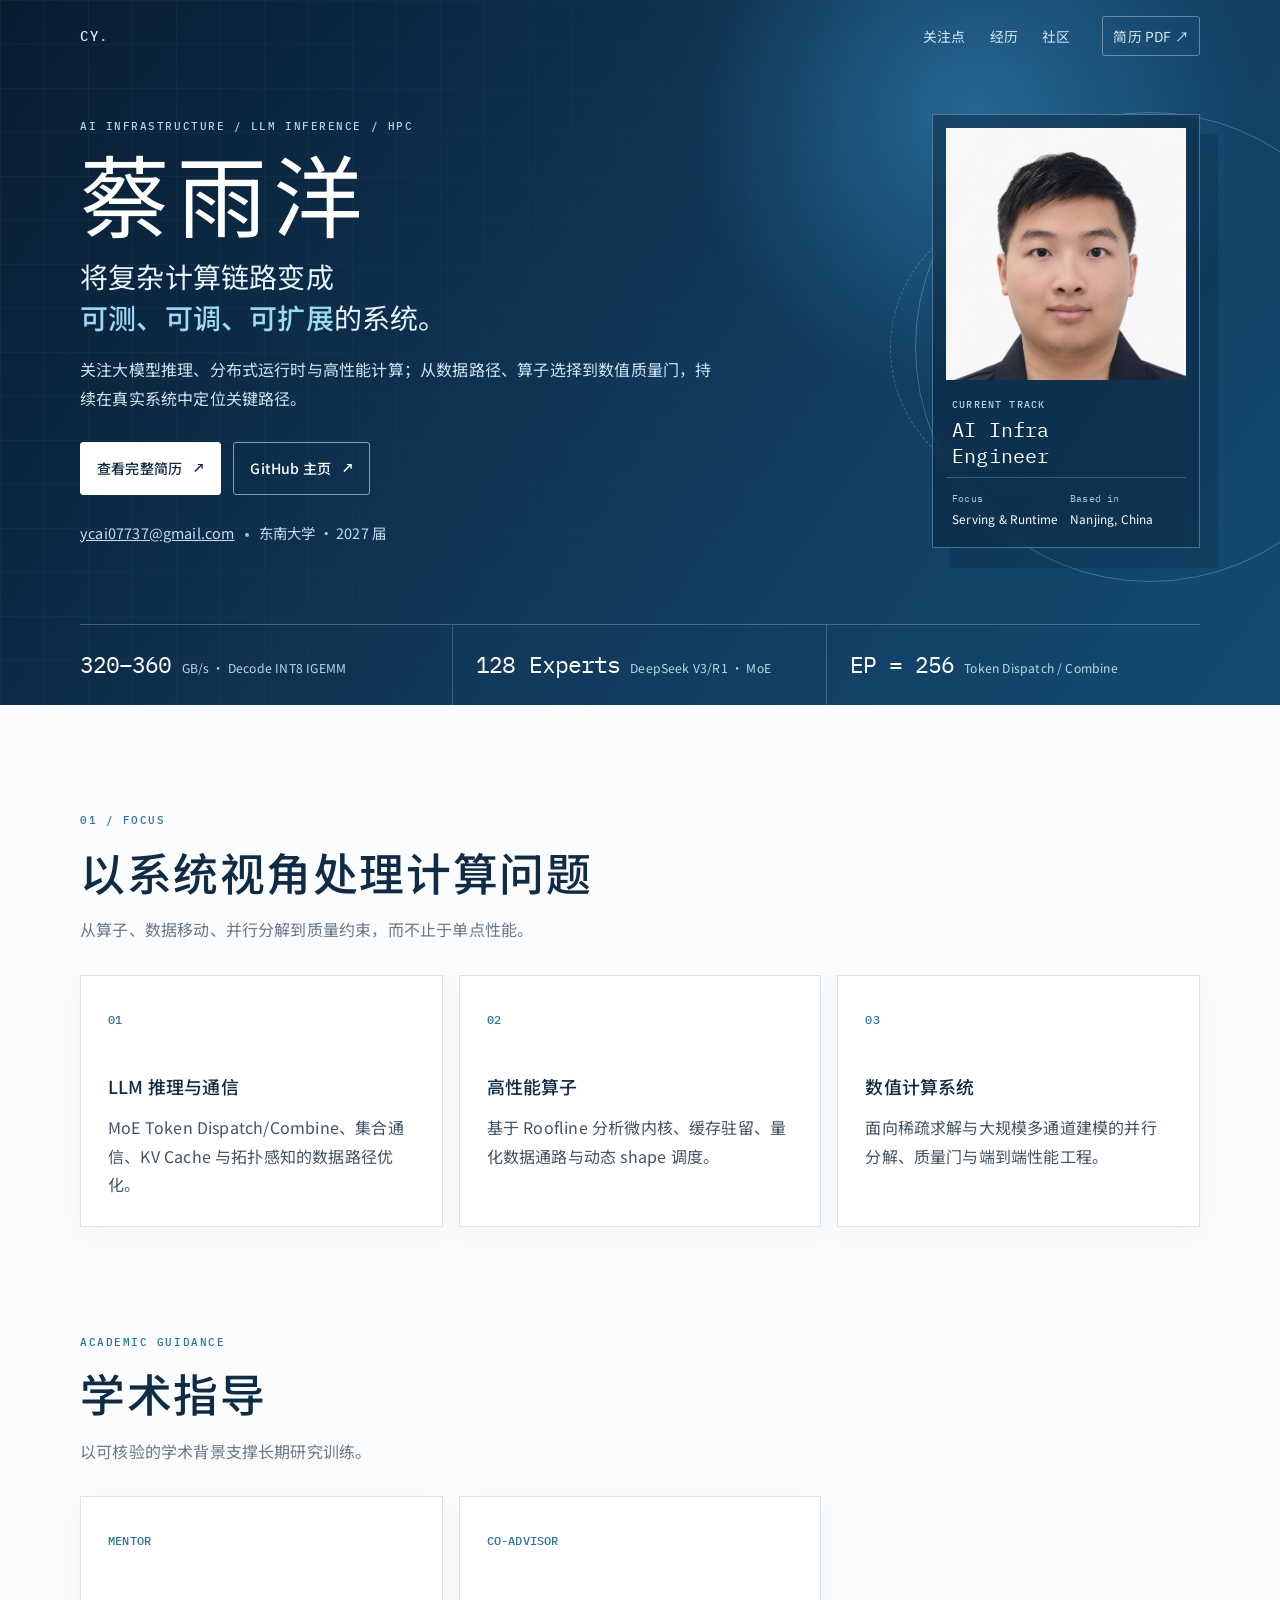
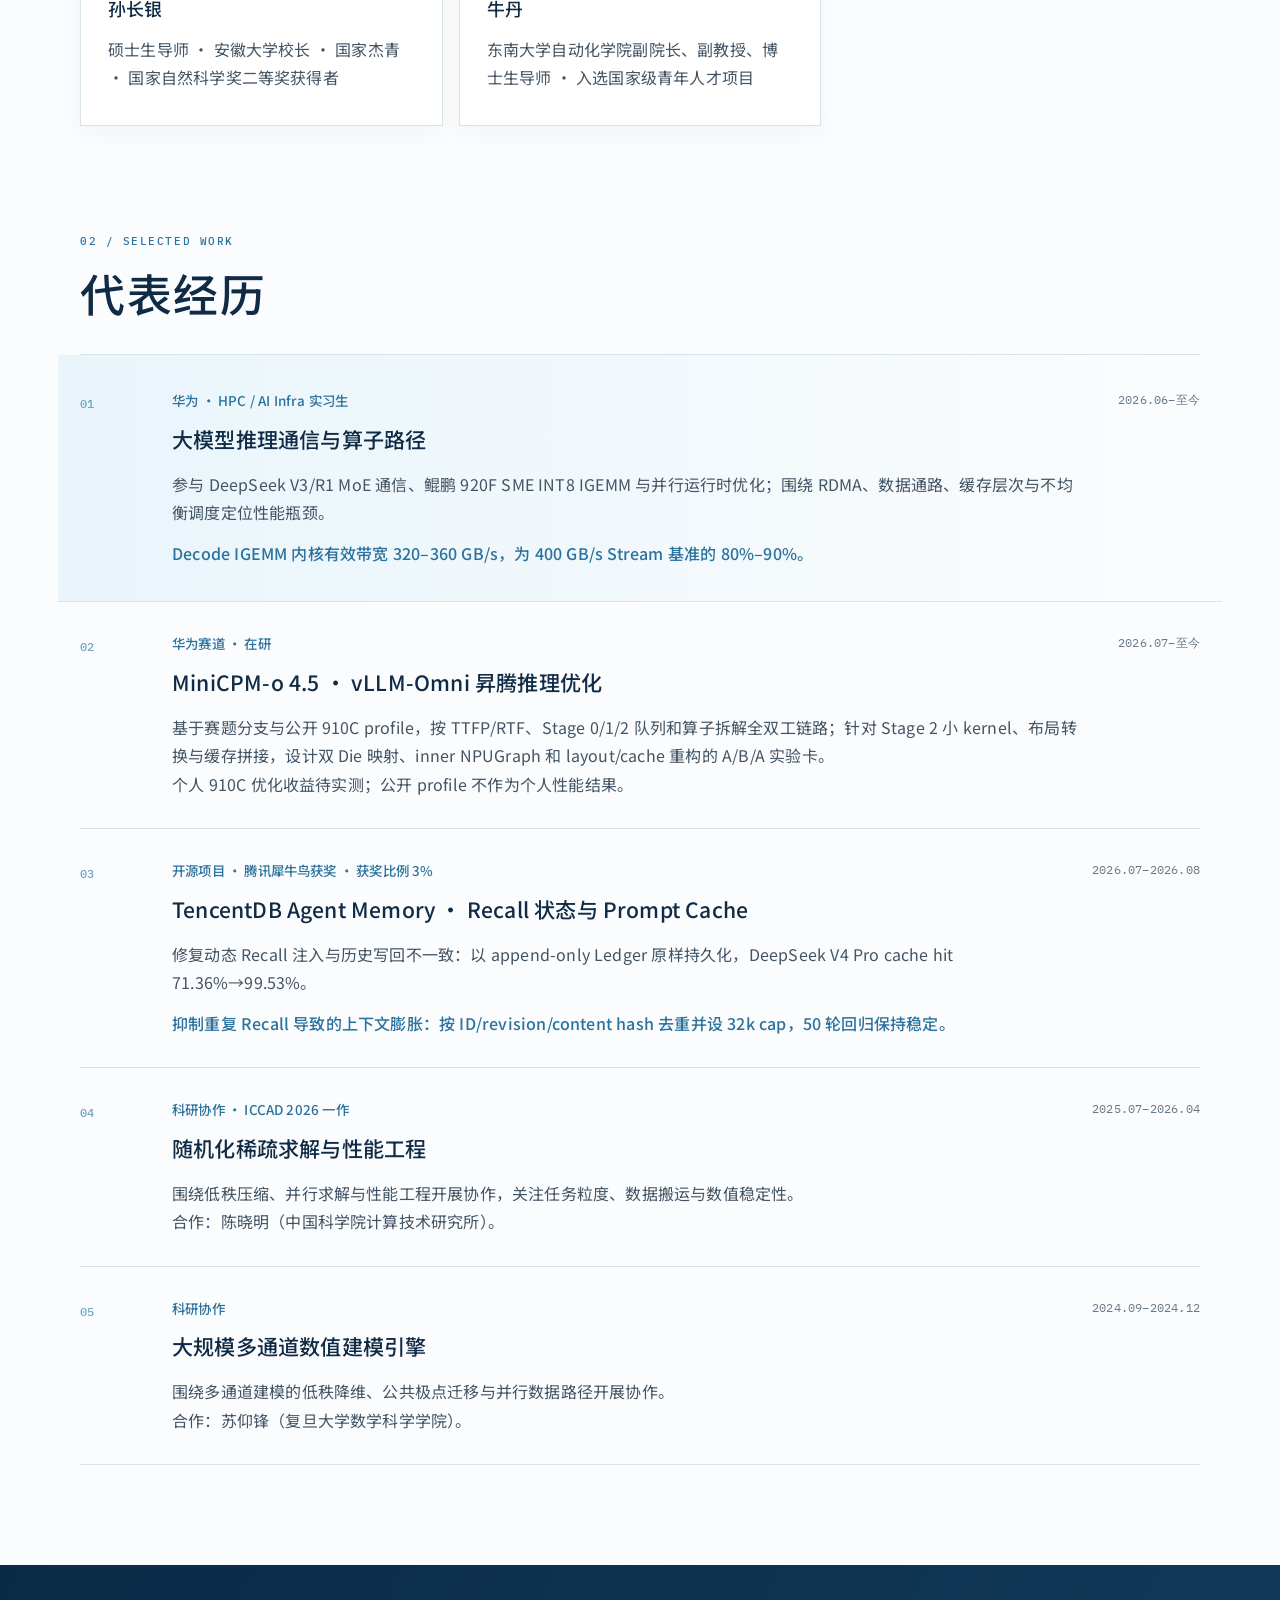
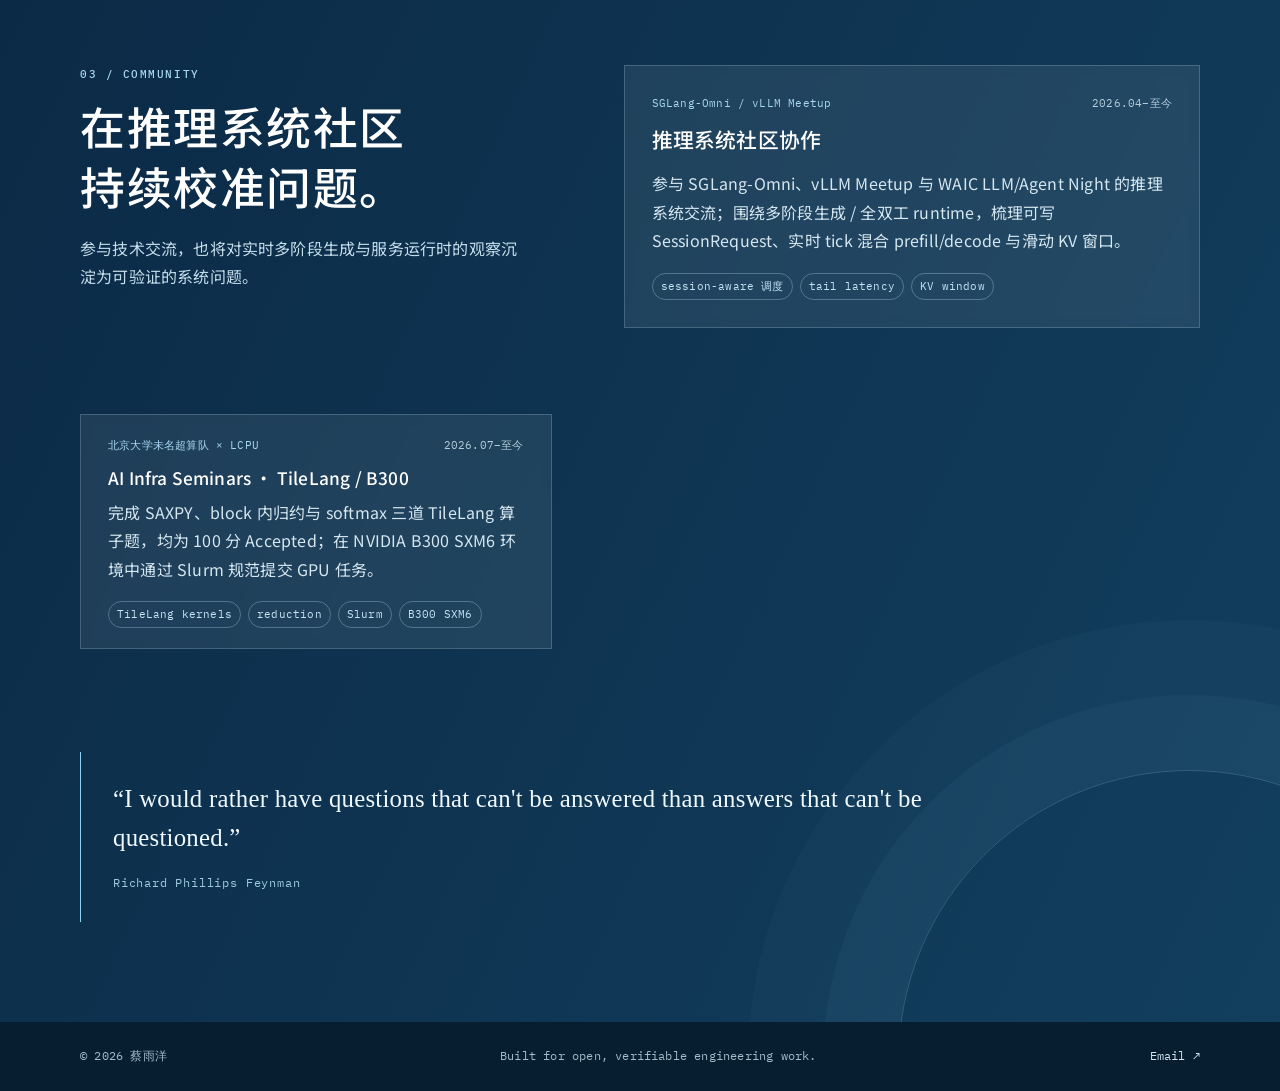
==== commit 285b6cff: "Merge pull request #5 from newmancai/agent/iccad-one-author-label-v2 Add ICCAD first-author attribut" ====
--- a/index.html
+++ b/index.html
@@ -29,7 +29,7 @@
             <p class="lede">将复杂计算链路变成<br /><strong>可测、可调、可扩展</strong>的系统。</p>
             <p class="intro">关注大模型推理、分布式运行时与高性能计算；从数据路径、算子选择到数值质量门，持续在真实系统中定位关键路径。</p>
             <div class="actions"><a class="button primary" href="resume/caiyuyang-ai-infra-resume.pdf" target="_blank" rel="noreferrer">查看完整简历 <span>↗</span></a><a class="button secondary" href="https://github.com/newmancai" target="_blank" rel="noreferrer">GitHub 主页 <span>↗</span></a></div>
-            <p class="contact"><a href="mailto:[email-redacted]">[email-redacted]</a><i></i>东南大学 · 2027 届</p>
+            <p class="contact"><a href="mailto:ycai07737@gmail.com">ycai07737@gmail.com</a><i></i>东南大学 · 2027 届</p>
           </div>
           <aside class="profile-card" aria-label="个人信息卡片"><img class="portrait" src="assets/caiyuyang-headshot.png" alt="蔡雨洋职业头像" /><div><p class="profile-label">CURRENT TRACK</p><p class="profile-title">AI Infra<br />Engineer</p></div><dl><div><dt>Focus</dt><dd>Serving &amp; Runtime</dd></div><div><dt>Based in</dt><dd>Nanjing, China</dd></div></dl></aside>
         </div>
@@ -44,6 +44,6 @@
 
       <section id="community" class="community"><div class="wrap community-grid"><div><p class="eyebrow light">03 / COMMUNITY</p><h2>在推理系统社区<br />持续校准问题。</h2><p>参与技术交流，也将对实时多阶段生成与服务运行时的观察沉淀为可验证的系统问题。</p></div><article class="community-card"><div class="community-top"><span>SGLang-Omni / vLLM Meetup</span><time>2026.04–至今</time></div><h3>推理系统社区协作</h3><p>参与 SGLang-Omni、vLLM Meetup 与 WAIC LLM/Agent Night 的推理系统交流；围绕多阶段生成 / 全双工 runtime，梳理可写 SessionRequest、实时 tick 混合 prefill/decode 与滑动 KV 窗口。</p><div class="tag-row"><span>session-aware 调度</span><span>tail latency</span><span>KV window</span></div></article><article class="community-card compact"><div class="community-top"><span>北京大学未名超算队 × LCPU</span><time>2026.07–至今</time></div><h3>AI Infra Seminars · TileLang / B300</h3><p>完成 SAXPY、block 内归约与 softmax 三道 TileLang 算子题，均为 100 分 Accepted；在 NVIDIA B300 SXM6 环境中通过 Slurm 规范提交 GPU 任务。</p><div class="tag-row"><span>TileLang kernels</span><span>reduction</span><span>Slurm</span><span>B300 SXM6</span></div></article><blockquote class="quote"><p>“I would rather have questions that can't be answered than answers that can't be questioned.”</p><cite>Richard Phillips Feynman</cite></blockquote></div></section>
     </main>
-    <footer><div class="wrap footer-row"><span>© 2026 蔡雨洋</span><span>Built for open, verifiable engineering work.</span><a href="mailto:[email-redacted]">Email ↗</a></div></footer>
+    <footer><div class="wrap footer-row"><span>© 2026 蔡雨洋</span><span>Built for open, verifiable engineering work.</span><a href="mailto:ycai07737@gmail.com">Email ↗</a></div></footer>
   </body>
 </html>
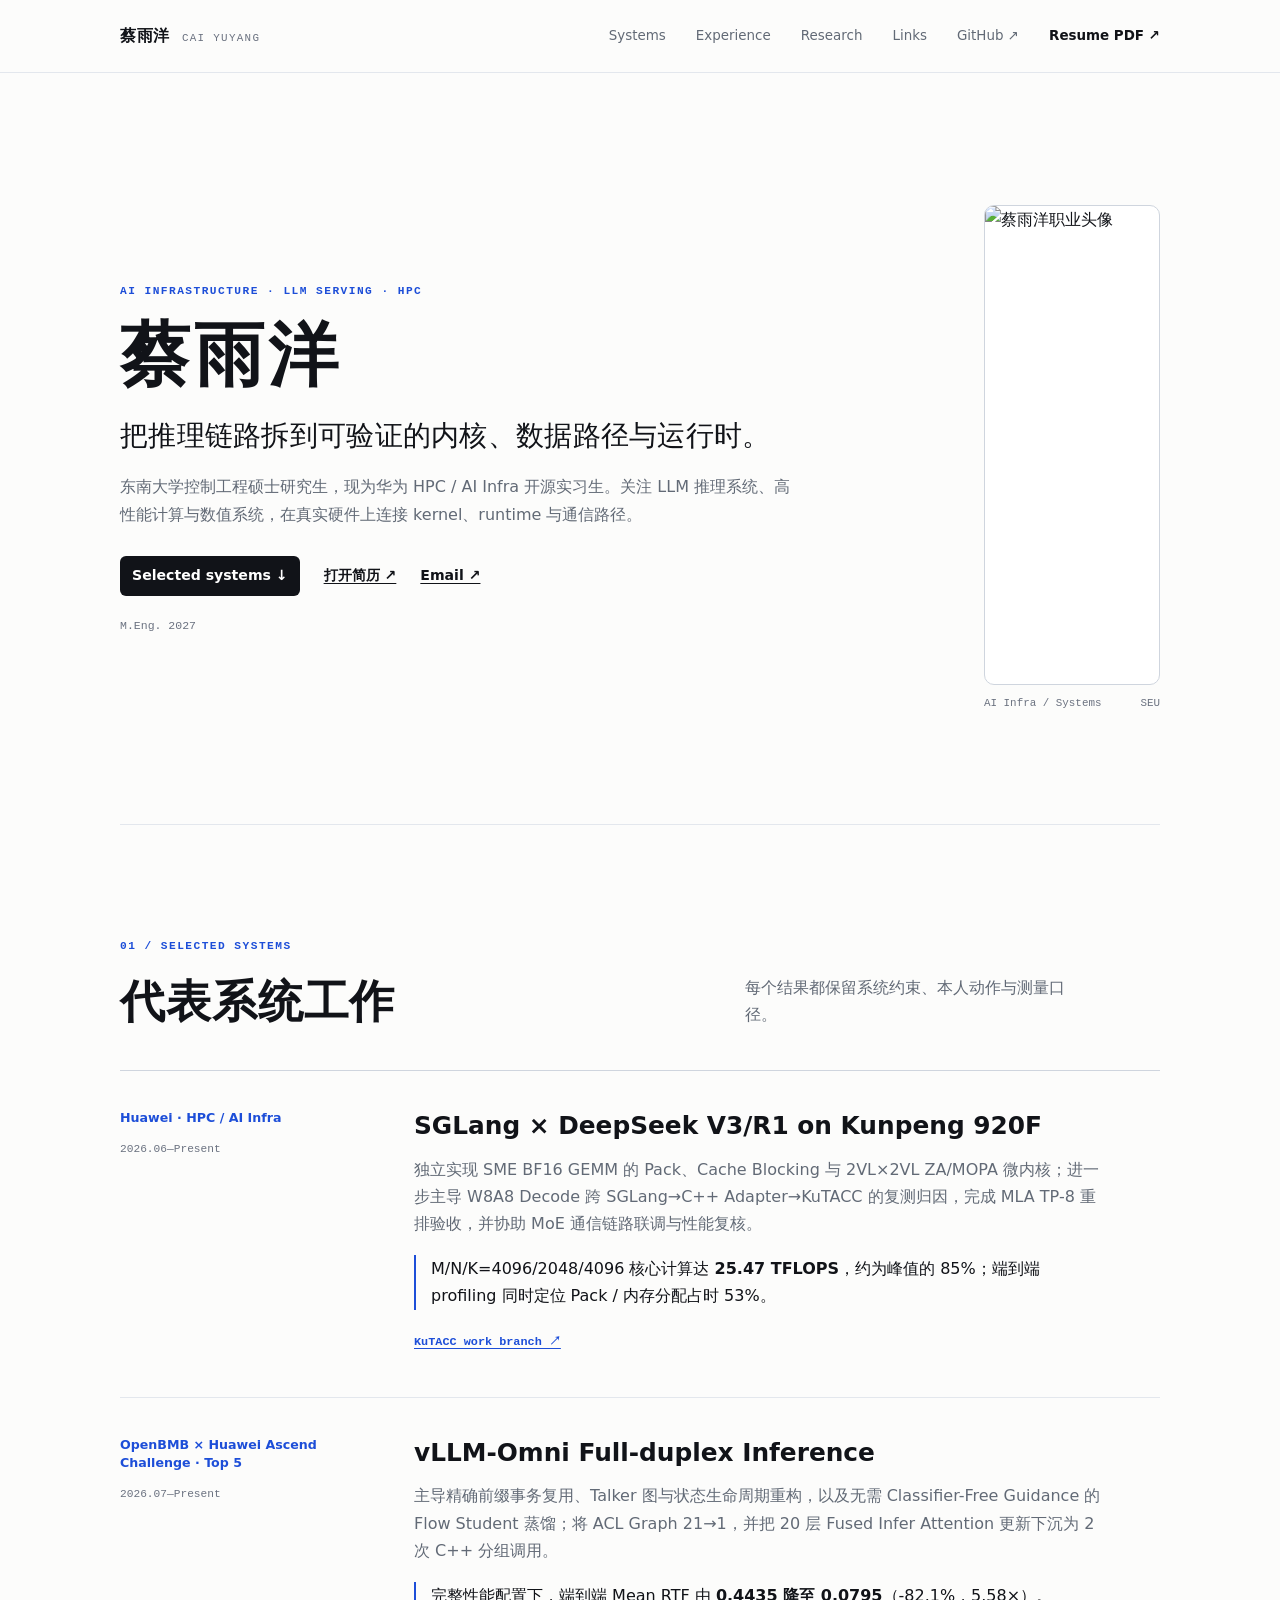
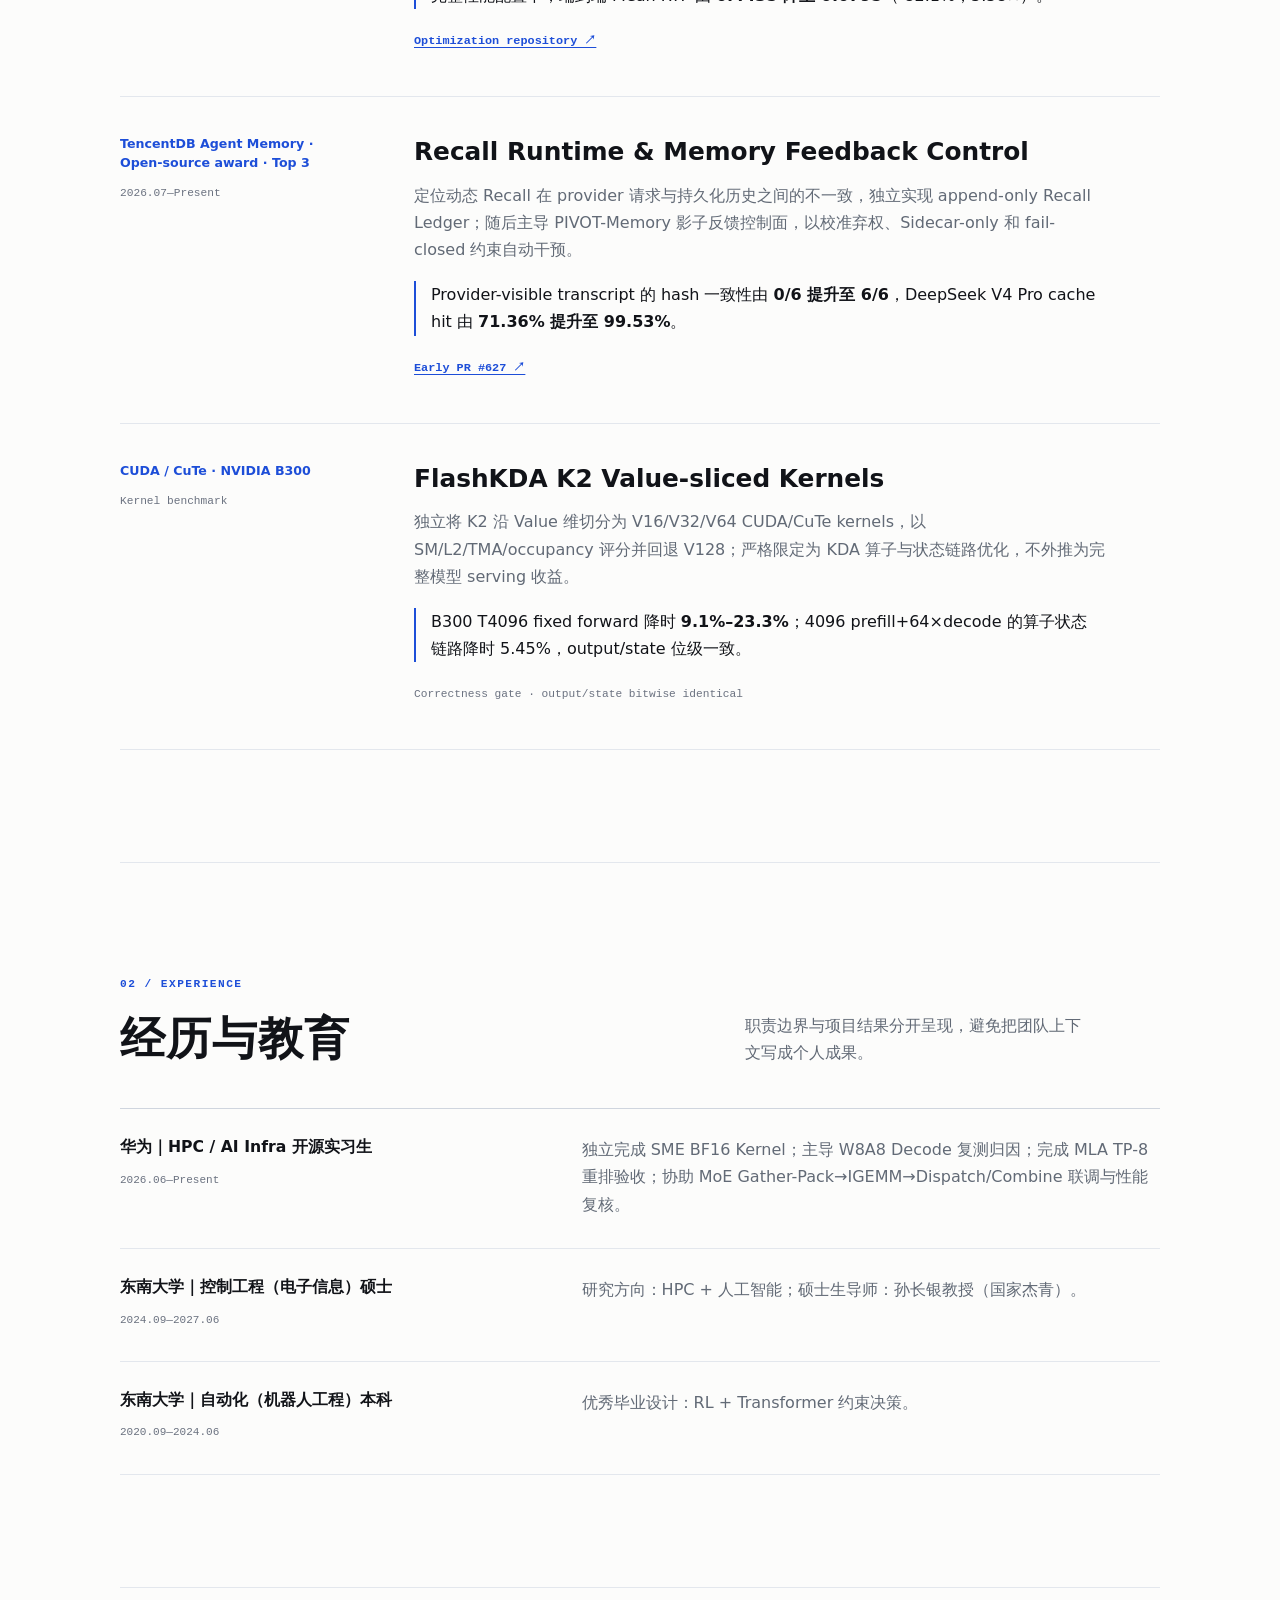
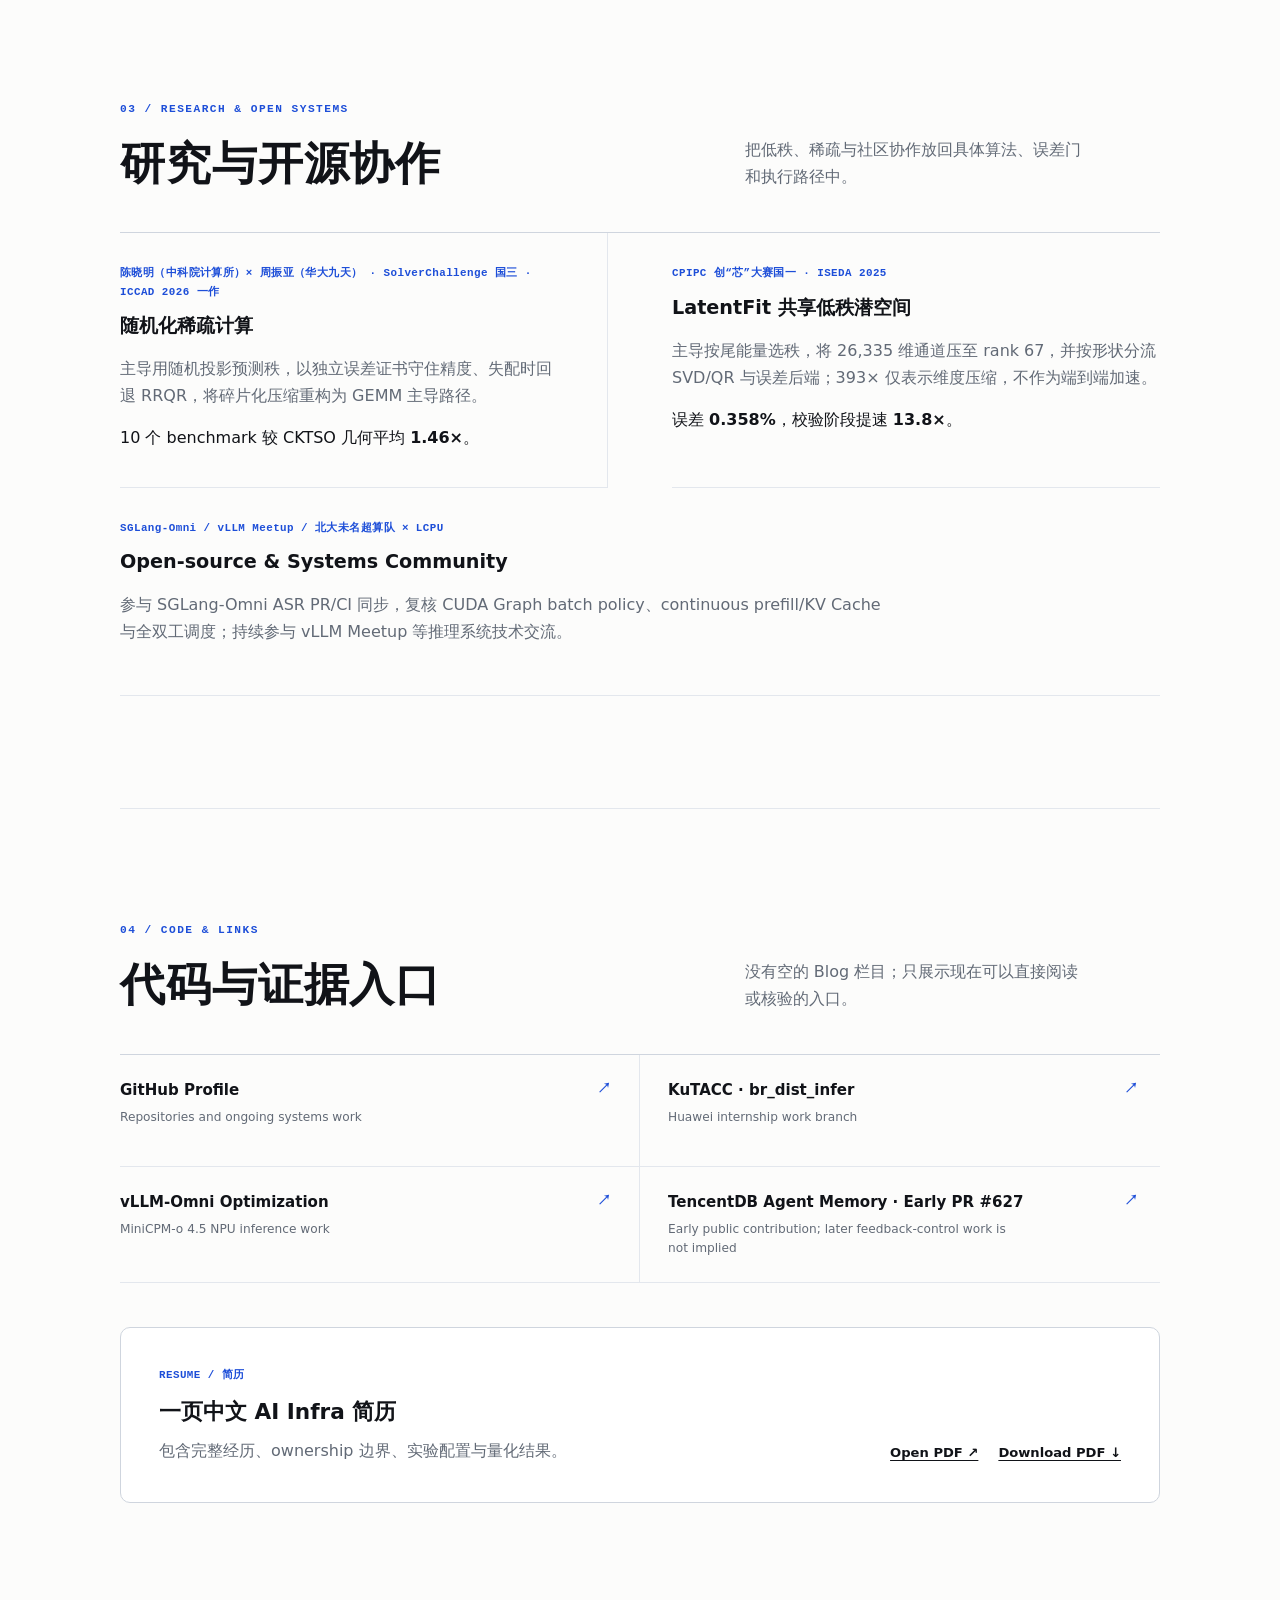
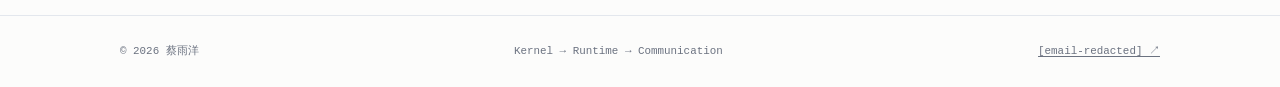
==== commit 220a0598: "Redesign AI Infra portfolio and refresh resume" ====
--- a/index.html
+++ b/index.html
@@ -3,47 +3,297 @@
   <head>
     <meta charset="utf-8" />
     <meta name="viewport" content="width=device-width, initial-scale=1" />
-    <meta name="description" content="蔡雨洋｜AI Infrastructure、LLM 推理系统与高性能计算。" />
+    <meta
+      name="description"
+      content="蔡雨洋的 AI Infrastructure 个人主页：LLM 推理系统、高性能计算与可验证的系统工程。"
+    />
+    <meta name="theme-color" content="#fcfcfb" />
     <meta property="og:title" content="蔡雨洋｜AI Infrastructure" />
-    <meta property="og:description" content="LLM 推理系统 · 高性能计算 · 分布式系统" />
+    <meta
+      property="og:description"
+      content="LLM inference systems, high-performance computing, and verifiable systems work."
+    />
     <meta property="og:image" content="https://newmancai.github.io/assets/og.png" />
+    <meta property="og:image:width" content="1200" />
+    <meta property="og:image:height" content="630" />
+    <meta property="og:image:alt" content="Cai Yuyang — AI Infrastructure, LLM Inference Systems, HPC" />
     <meta property="og:type" content="website" />
+    <meta property="og:url" content="https://newmancai.github.io/" />
     <meta name="twitter:card" content="summary_large_image" />
-    <title>蔡雨洋｜AI Infrastructure</title>
-    <link rel="preconnect" href="https://fonts.googleapis.com" />
-    <link rel="preconnect" href="https://fonts.gstatic.com" crossorigin />
-    <link href="https://fonts.googleapis.com/css2?family=IBM+Plex+Mono:wght@400;500&family=Noto+Sans+SC:wght@400;500&display=swap" rel="stylesheet" />
+    <meta name="twitter:title" content="蔡雨洋｜AI Infrastructure" />
+    <meta
+      name="twitter:description"
+      content="LLM inference systems, high-performance computing, and verifiable systems work."
+    />
+    <meta name="twitter:image" content="https://newmancai.github.io/assets/og.png" />
+    <title>蔡雨洋｜AI Infrastructure &amp; LLM Systems</title>
+    <link rel="canonical" href="https://newmancai.github.io/" />
+    <link rel="icon" href="assets/favicon.svg" type="image/svg+xml" />
     <link rel="stylesheet" href="styles.css" />
   </head>
   <body>
+    <a class="skip-link" href="#content">跳到正文</a>
+
     <header class="site-header">
-      <div class="wrap nav"><a class="brand" href="#top">CY<span>.</span></a><nav aria-label="页面导航"><a href="#focus">关注点</a><a href="#work">经历</a><a href="#community">社区</a></nav><a class="nav-resume" href="resume/caiyuyang-ai-infra-resume.pdf" target="_blank" rel="noreferrer">简历 PDF ↗</a></div>
+      <div class="shell nav-row">
+        <a class="wordmark" href="#top" aria-label="返回首页">
+          <span>蔡雨洋</span>
+          <small>CAI YUYANG</small>
+        </a>
+        <nav class="primary-nav" aria-label="页面导航">
+          <a href="#systems">Systems</a>
+          <a href="#experience">Experience</a>
+          <a href="#research">Research</a>
+          <a href="#links">Links</a>
+          <a href="https://github.com/newmancai" target="_blank" rel="noreferrer">GitHub ↗</a>
+          <a class="resume-link" href="resume/caiyuyang-ai-infra-resume.pdf" target="_blank" rel="noreferrer">Resume PDF ↗</a>
+        </nav>
+      </div>
     </header>
-    <main id="top">
-      <section class="hero" aria-labelledby="site-title">
-        <div class="orb orb-one"></div><div class="orb orb-two"></div>
-        <div class="wrap hero-grid">
-          <div class="hero-copy">
-            <p class="eyebrow light">AI INFRASTRUCTURE / LLM INFERENCE / HPC</p>
-            <h1 id="site-title">蔡雨洋</h1>
-            <p class="lede">将复杂计算链路变成<br /><strong>可测、可调、可扩展</strong>的系统。</p>
-            <p class="intro">关注大模型推理、分布式运行时与高性能计算；从数据路径、算子选择到数值质量门，持续在真实系统中定位关键路径。</p>
-            <div class="actions"><a class="button primary" href="resume/caiyuyang-ai-infra-resume.pdf" target="_blank" rel="noreferrer">查看完整简历 <span>↗</span></a><a class="button secondary" href="https://github.com/newmancai" target="_blank" rel="noreferrer">GitHub 主页 <span>↗</span></a></div>
-            <p class="contact"><a href="mailto:ycai07737@gmail.com">ycai07737@gmail.com</a><i></i>东南大学 · 2027 届</p>
-          </div>
-          <aside class="profile-card" aria-label="个人信息卡片"><img class="portrait" src="assets/caiyuyang-headshot.png" alt="蔡雨洋职业头像" /><div><p class="profile-label">CURRENT TRACK</p><p class="profile-title">AI Infra<br />Engineer</p></div><dl><div><dt>Focus</dt><dd>Serving &amp; Runtime</dd></div><div><dt>Based in</dt><dd>Nanjing, China</dd></div></dl></aside>
-        </div>
-        <div class="wrap signal-row" aria-label="推理基础设施信号"><div><strong>320–360</strong><span>GB/s · Decode INT8 IGEMM</span></div><div><strong>128 Experts</strong><span>DeepSeek V3/R1 · MoE</span></div><div><strong>EP = 256</strong><span>Token Dispatch / Combine</span></div></div>
-      </section>
-
-      <section id="focus" class="wrap section" aria-labelledby="focus-title"><div class="section-heading"><p class="eyebrow">01 / FOCUS</p><h2 id="focus-title">以系统视角处理计算问题</h2><p>从算子、数据移动、并行分解到质量约束，而不止于单点性能。</p></div><div class="focus-grid"><article><span>01</span><h3>LLM 推理与通信</h3><p>MoE Token Dispatch/Combine、集合通信、KV Cache 与拓扑感知的数据路径优化。</p></article><article><span>02</span><h3>高性能算子</h3><p>基于 Roofline 分析微内核、缓存驻留、量化数据通路与动态 shape 调度。</p></article><article><span>03</span><h3>数值计算系统</h3><p>面向稀疏求解与大规模多通道建模的并行分解、质量门与端到端性能工程。</p></article></div></section>
-
-      <section class="wrap section" aria-labelledby="guidance-title"><div class="section-heading"><p class="eyebrow">ACADEMIC GUIDANCE</p><h2 id="guidance-title">学术指导</h2><p>以可核验的学术背景支撑长期研究训练。</p></div><div class="focus-grid"><article><span>MENTOR</span><h3>孙长银</h3><p>硕士生导师 · 安徽大学校长 · 国家杰青 · 国家自然科学奖二等奖获得者</p></article><article><span>CO-ADVISOR</span><h3>牛丹</h3><p>东南大学自动化学院副院长、副教授、博士生导师 · 入选国家级青年人才项目</p></article></div></section>
-
-      <section id="work" class="wrap section work" aria-labelledby="work-title"><div class="section-heading"><p class="eyebrow">02 / SELECTED WORK</p><h2 id="work-title">代表经历</h2></div><div class="project-list"><article class="project featured"><div class="project-index">01</div><div class="project-body"><div class="project-meta"><span>华为 · HPC / AI Infra 实习生</span><time>2026.06–至今</time></div><h3>大模型推理通信与算子路径</h3><p>参与 DeepSeek V3/R1 MoE 通信、鲲鹏 920F SME INT8 IGEMM 与并行运行时优化；围绕 RDMA、数据通路、缓存层次与不均衡调度定位性能瓶颈。</p><p class="evidence">Decode IGEMM 内核有效带宽 320–360 GB/s，为 400 GB/s Stream 基准的 80%–90%。</p></div></article><article class="project"><div class="project-index">02</div><div class="project-body"><div class="project-meta"><span>华为赛道 · 在研</span><time>2026.07–至今</time></div><h3>MiniCPM-o 4.5 · vLLM-Omni 昇腾推理优化</h3><p>基于赛题分支与公开 910C profile，按 TTFP/RTF、Stage 0/1/2 队列和算子拆解全双工链路；针对 Stage 2 小 kernel、布局转换与缓存拼接，设计双 Die 映射、inner NPUGraph 和 layout/cache 重构的 A/B/A 实验卡。</p><p class="collaboration">个人 910C 优化收益待实测；公开 profile 不作为个人性能结果。</p></div></article><article class="project"><div class="project-index">03</div><div class="project-body"><div class="project-meta"><span>开源项目 · 腾讯犀牛鸟获奖 · 获奖比例 3%</span><time>2026.07–2026.08</time></div><h3>TencentDB Agent Memory · Recall 状态与 Prompt Cache</h3><p>修复动态 Recall 注入与历史写回不一致：以 append-only Ledger 原样持久化，DeepSeek V4 Pro cache hit 71.36%→99.53%。</p><p class="evidence">抑制重复 Recall 导致的上下文膨胀：按 ID/revision/content hash 去重并设 32k cap，50 轮回归保持稳定。</p></div></article><article class="project"><div class="project-index">04</div><div class="project-body"><div class="project-meta"><span>科研协作 · ICCAD 2026 一作</span><time>2025.07–2026.04</time></div><h3>随机化稀疏求解与性能工程</h3><p>围绕低秩压缩、并行求解与性能工程开展协作，关注任务粒度、数据搬运与数值稳定性。</p><p class="collaboration">合作：陈晓明（中国科学院计算技术研究所）。</p></div></article><article class="project"><div class="project-index">05</div><div class="project-body"><div class="project-meta"><span>科研协作</span><time>2024.09–2024.12</time></div><h3>大规模多通道数值建模引擎</h3><p>围绕多通道建模的低秩降维、公共极点迁移与并行数据路径开展协作。</p><p class="collaboration">合作：苏仰锋（复旦大学数学科学学院）。</p></div></article></div></section>
-
-      <section id="community" class="community"><div class="wrap community-grid"><div><p class="eyebrow light">03 / COMMUNITY</p><h2>在推理系统社区<br />持续校准问题。</h2><p>参与技术交流，也将对实时多阶段生成与服务运行时的观察沉淀为可验证的系统问题。</p></div><article class="community-card"><div class="community-top"><span>SGLang-Omni / vLLM Meetup</span><time>2026.04–至今</time></div><h3>推理系统社区协作</h3><p>参与 SGLang-Omni、vLLM Meetup 与 WAIC LLM/Agent Night 的推理系统交流；围绕多阶段生成 / 全双工 runtime，梳理可写 SessionRequest、实时 tick 混合 prefill/decode 与滑动 KV 窗口。</p><div class="tag-row"><span>session-aware 调度</span><span>tail latency</span><span>KV window</span></div></article><article class="community-card compact"><div class="community-top"><span>北京大学未名超算队 × LCPU</span><time>2026.07–至今</time></div><h3>AI Infra Seminars · TileLang / B300</h3><p>完成 SAXPY、block 内归约与 softmax 三道 TileLang 算子题，均为 100 分 Accepted；在 NVIDIA B300 SXM6 环境中通过 Slurm 规范提交 GPU 任务。</p><div class="tag-row"><span>TileLang kernels</span><span>reduction</span><span>Slurm</span><span>B300 SXM6</span></div></article><blockquote class="quote"><p>“I would rather have questions that can't be answered than answers that can't be questioned.”</p><cite>Richard Phillips Feynman</cite></blockquote></div></section>
+
+    <main id="content">
+      <section id="top" class="hero shell" aria-labelledby="site-title">
+        <div class="hero-copy">
+          <p class="kicker">AI INFRASTRUCTURE · LLM SERVING · HPC</p>
+          <h1 id="site-title">蔡雨洋</h1>
+          <p class="hero-statement">把推理链路拆到可验证的内核、数据路径与运行时。</p>
+          <p class="hero-intro">
+            东南大学控制工程硕士研究生，现为华为 HPC / AI Infra 开源实习生。关注 LLM
+            推理系统、高性能计算与数值系统，在真实硬件上连接 kernel、runtime 与通信路径。
+          </p>
+          <div class="hero-actions" aria-label="主要链接">
+            <a class="action-primary" href="#systems">Selected systems ↓</a>
+            <a href="resume/caiyuyang-ai-infra-resume.pdf" target="_blank" rel="noreferrer">打开简历 ↗</a>
+            <a href="mailto:[email-redacted]">Email ↗</a>
+          </div>
+          <p class="hero-meta">M.Eng. 2027</p>
+        </div>
+
+        <figure class="portrait-wrap">
+          <img src="assets/caiyuyang-headshot.jpg" alt="蔡雨洋职业头像" width="384" height="480" />
+          <figcaption>
+            <span>AI Infra / Systems</span>
+            <span>SEU</span>
+          </figcaption>
+        </figure>
+      </section>
+
+      <section id="systems" class="section shell" aria-labelledby="systems-title">
+        <div class="section-heading">
+          <div>
+            <p class="section-index">01 / SELECTED SYSTEMS</p>
+            <h2 id="systems-title">代表系统工作</h2>
+          </div>
+          <p>每个结果都保留系统约束、本人动作与测量口径。</p>
+        </div>
+
+        <div class="system-list">
+          <article class="system-row">
+            <div class="system-meta">
+              <p>Huawei · HPC / AI Infra</p>
+              <time datetime="2026-06">2026.06—Present</time>
+            </div>
+            <div class="system-body">
+              <h3>SGLang × DeepSeek V3/R1 on Kunpeng 920F</h3>
+              <p>
+                独立实现 SME BF16 GEMM 的 Pack、Cache Blocking 与 2VL×2VL ZA/MOPA 微内核；进一步主导
+                W8A8 Decode 跨 SGLang→C++ Adapter→KuTACC 的复测归因，完成 MLA TP-8 重排验收，并协助
+                MoE 通信链路联调与性能复核。
+              </p>
+              <p class="evidence">
+                M/N/K=4096/2048/4096 核心计算达 <strong>25.47 TFLOPS</strong>，约为峰值的 85%；端到端
+                profiling 同时定位 Pack / 内存分配占时 53%。
+              </p>
+              <a class="proof-link" href="https://gitcode.com/kunpengcompute/kutacc/tree/br_dist_infer" target="_blank" rel="noreferrer">KuTACC work branch ↗</a>
+            </div>
+          </article>
+
+          <article class="system-row">
+            <div class="system-meta">
+              <p>OpenBMB × Huawei Ascend Challenge · Top 5</p>
+              <time datetime="2026-07">2026.07—Present</time>
+            </div>
+            <div class="system-body">
+              <h3>vLLM-Omni Full-duplex Inference</h3>
+              <p>
+                主导精确前缀事务复用、Talker 图与状态生命周期重构，以及无需 Classifier-Free Guidance 的
+                Flow Student 蒸馏；将 ACL Graph 21→1，并把 20 层 Fused Infer Attention 更新下沉为 2 次
+                C++ 分组调用。
+              </p>
+              <p class="evidence">
+                完整性能配置下，端到端 Mean RTF 由 <strong>0.4435 降至 0.0795</strong>（-82.1%，5.58×）。
+              </p>
+              <a class="proof-link" href="https://github.com/newmancai/vllm-omni-minicpmo45-npu" target="_blank" rel="noreferrer">Optimization repository ↗</a>
+            </div>
+          </article>
+
+          <article class="system-row">
+            <div class="system-meta">
+              <p>TencentDB Agent Memory · Open-source award · Top 3</p>
+              <time datetime="2026-07">2026.07—Present</time>
+            </div>
+            <div class="system-body">
+              <h3>Recall Runtime &amp; Memory Feedback Control</h3>
+              <p>
+                定位动态 Recall 在 provider 请求与持久化历史之间的不一致，独立实现 append-only Recall
+                Ledger；随后主导 PIVOT-Memory 影子反馈控制面，以校准弃权、Sidecar-only 和 fail-closed
+                约束自动干预。
+              </p>
+              <p class="evidence">
+                Provider-visible transcript 的 hash 一致性由 <strong>0/6 提升至 6/6</strong>，DeepSeek V4 Pro
+                cache hit 由 <strong>71.36% 提升至 99.53%</strong>。
+              </p>
+              <a class="proof-link" href="https://github.com/TencentCloud/TencentDB-Agent-Memory/pull/627" target="_blank" rel="noreferrer">Early PR #627 ↗</a>
+            </div>
+          </article>
+
+          <article class="system-row">
+            <div class="system-meta">
+              <p>CUDA / CuTe · NVIDIA B300</p>
+              <span>Kernel benchmark</span>
+            </div>
+            <div class="system-body">
+              <h3>FlashKDA K2 Value-sliced Kernels</h3>
+              <p>
+                独立将 K2 沿 Value 维切分为 V16/V32/V64 CUDA/CuTe kernels，以 SM/L2/TMA/occupancy
+                评分并回退 V128；严格限定为 KDA 算子与状态链路优化，不外推为完整模型 serving 收益。
+              </p>
+              <p class="evidence">
+                B300 T4096 fixed forward 降时 <strong>9.1%–23.3%</strong>；4096 prefill+64×decode 的算子状态
+                链路降时 5.45%，output/state 位级一致。
+              </p>
+              <span class="proof-note">Correctness gate · output/state bitwise identical</span>
+            </div>
+          </article>
+        </div>
+      </section>
+
+      <section id="experience" class="section shell" aria-labelledby="experience-title">
+        <div class="section-heading">
+          <div>
+            <p class="section-index">02 / EXPERIENCE</p>
+            <h2 id="experience-title">经历与教育</h2>
+          </div>
+          <p>职责边界与项目结果分开呈现，避免把团队上下文写成个人成果。</p>
+        </div>
+
+        <div class="timeline">
+          <article class="timeline-row">
+            <div class="timeline-meta">
+              <h3>华为｜HPC / AI Infra 开源实习生</h3>
+              <time datetime="2026-06">2026.06—Present</time>
+            </div>
+            <p>
+              独立完成 SME BF16 Kernel；主导 W8A8 Decode 复测归因；完成 MLA TP-8 重排验收；协助
+              MoE Gather-Pack→IGEMM→Dispatch/Combine 联调与性能复核。
+            </p>
+          </article>
+
+          <article class="timeline-row">
+            <div class="timeline-meta">
+              <h3>东南大学｜控制工程（电子信息）硕士</h3>
+              <time datetime="2024-09">2024.09—2027.06</time>
+            </div>
+            <p>研究方向：HPC + 人工智能；硕士生导师：孙长银教授（国家杰青）。</p>
+          </article>
+
+          <article class="timeline-row">
+            <div class="timeline-meta">
+              <h3>东南大学｜自动化（机器人工程）本科</h3>
+              <time datetime="2020-09">2020.09—2024.06</time>
+            </div>
+            <p>优秀毕业设计：RL + Transformer 约束决策。</p>
+          </article>
+        </div>
+      </section>
+
+      <section id="research" class="section shell" aria-labelledby="research-title">
+        <div class="section-heading">
+          <div>
+            <p class="section-index">03 / RESEARCH &amp; OPEN SYSTEMS</p>
+            <h2 id="research-title">研究与开源协作</h2>
+          </div>
+          <p>把低秩、稀疏与社区协作放回具体算法、误差门和执行路径中。</p>
+        </div>
+
+        <div class="research-grid">
+          <article class="research-item">
+            <p class="research-meta">
+              陈晓明（中科院计算所）× 周振亚（华大九天） · SolverChallenge 国三 · ICCAD 2026 一作
+            </p>
+            <h3>随机化稀疏计算</h3>
+            <p>
+              主导用随机投影预测秩，以独立误差证书守住精度、失配时回退 RRQR，将碎片化压缩重构为
+              GEMM 主导路径。
+            </p>
+            <p class="research-result">10 个 benchmark 较 CKTSO 几何平均 <strong>1.46×</strong>。</p>
+          </article>
+
+          <article class="research-item">
+            <p class="research-meta">CPIPC 创“芯”大赛国一 · ISEDA 2025</p>
+            <h3>LatentFit 共享低秩潜空间</h3>
+            <p>
+              主导按尾能量选秩，将 26,335 维通道压至 rank 67，并按形状分流 SVD/QR 与误差后端；393×
+              仅表示维度压缩，不作为端到端加速。
+            </p>
+            <p class="research-result">误差 <strong>0.358%</strong>，校验阶段提速 <strong>13.8×</strong>。</p>
+          </article>
+
+          <article class="research-item research-wide">
+            <p class="research-meta">SGLang-Omni / vLLM Meetup / 北大未名超算队 × LCPU</p>
+            <h3>Open-source &amp; Systems Community</h3>
+            <p>
+              参与 SGLang-Omni ASR PR/CI 同步，复核 CUDA Graph batch policy、continuous prefill/KV
+              Cache 与全双工调度；持续参与 vLLM Meetup 等推理系统技术交流。
+            </p>
+          </article>
+        </div>
+      </section>
+
+      <section id="links" class="section shell" aria-labelledby="links-title">
+        <div class="section-heading">
+          <div>
+            <p class="section-index">04 / CODE &amp; LINKS</p>
+            <h2 id="links-title">代码与证据入口</h2>
+          </div>
+          <p>没有空的 Blog 栏目；只展示现在可以直接阅读或核验的入口。</p>
+        </div>
+
+        <div class="link-list" aria-label="代码与项目链接">
+          <a class="link-item" href="https://github.com/newmancai" target="_blank" rel="noreferrer">
+            <span><strong>GitHub Profile</strong><small>Repositories and ongoing systems work</small></span><b>↗</b>
+          </a>
+          <a class="link-item" href="https://gitcode.com/kunpengcompute/kutacc/tree/br_dist_infer" target="_blank" rel="noreferrer">
+            <span><strong>KuTACC · br_dist_infer</strong><small>Huawei internship work branch</small></span><b>↗</b>
+          </a>
+          <a class="link-item" href="https://github.com/newmancai/vllm-omni-minicpmo45-npu" target="_blank" rel="noreferrer">
+            <span><strong>vLLM-Omni Optimization</strong><small>MiniCPM-o 4.5 NPU inference work</small></span><b>↗</b>
+          </a>
+          <a class="link-item" href="https://github.com/TencentCloud/TencentDB-Agent-Memory/pull/627" target="_blank" rel="noreferrer">
+            <span><strong>TencentDB Agent Memory · Early PR #627</strong><small>Early public contribution; later feedback-control work is not implied</small></span><b>↗</b>
+          </a>
+        </div>
+
+        <aside class="resume-panel" aria-label="简历下载">
+          <div>
+            <p class="resume-label">RESUME / 简历</p>
+            <h3>一页中文 AI Infra 简历</h3>
+            <p>包含完整经历、ownership 边界、实验配置与量化结果。</p>
+          </div>
+          <div class="resume-actions">
+            <a href="resume/caiyuyang-ai-infra-resume.pdf" target="_blank" rel="noreferrer">Open PDF ↗</a>
+            <a href="resume/caiyuyang-ai-infra-resume.pdf" download>Download PDF ↓</a>
+          </div>
+        </aside>
+      </section>
     </main>
-    <footer><div class="wrap footer-row"><span>© 2026 蔡雨洋</span><span>Built for open, verifiable engineering work.</span><a href="mailto:ycai07737@gmail.com">Email ↗</a></div></footer>
+
+    <footer class="site-footer">
+      <div class="shell footer-row">
+        <span>© 2026 蔡雨洋</span>
+        <span>Kernel → Runtime → Communication</span>
+        <a href="mailto:[email-redacted]">[email-redacted] ↗</a>
+      </div>
+    </footer>
   </body>
 </html>
--- a/styles.css
+++ b/styles.css
@@ -1 +1,602 @@
-:root{--navy:#102b45;--blue:#2b739e;--sky:#b9daf0;--ink:#1b2c3b;--muted:#68798a;--line:#d9e3ea;--pale:#edf5f9;--white:#fff;--cream:#fbfcfd;--sans:"Noto Sans SC","Source Han Sans SC","PingFang SC","Microsoft YaHei",sans-serif;--mono:"IBM Plex Mono","SFMono-Regular",Consolas,monospace}*{box-sizing:border-box}html{scroll-behavior:smooth}body{margin:0;background:var(--cream);color:var(--ink);font-family:var(--sans);font-size:16px;font-weight:400;letter-spacing:.012em;line-height:1.78}.wrap{width:min(1120px,calc(100% - 48px));margin:0 auto}.site-header{position:absolute;z-index:3;top:0;width:100%;color:#fff}.nav{height:72px;display:flex;align-items:center;gap:32px}.brand{color:#fff;font-family:var(--mono);font-size:1.15rem;font-weight:500;letter-spacing:.11em;text-decoration:none}.brand span{color:#92d3f5}.nav nav{display:flex;gap:24px;margin-left:auto}.nav a{color:#d6e9f5;font-size:.86rem;text-decoration:none}.nav a:hover{color:#fff}.nav-resume{padding:7px 10px;border:1px solid rgba(255,255,255,.35);border-radius:3px}.hero{position:relative;color:#fff;overflow:hidden;background:radial-gradient(circle at 76% 16%,rgba(61,150,205,.48),transparent 25%),linear-gradient(125deg,#081c30 0%,#10395b 54%,#144b71 100%)}.hero:before{content:"";position:absolute;inset:0;opacity:.18;background-image:linear-gradient(rgba(164,216,242,.28) 1px,transparent 1px),linear-gradient(90deg,rgba(164,216,242,.28) 1px,transparent 1px);background-size:44px 44px;mask-image:linear-gradient(110deg,black,transparent 72%)}.orb{position:absolute;border:1px solid rgba(177,222,245,.3);border-radius:50%;filter:blur(.2px)}.orb-one{width:470px;height:470px;right:-105px;top:112px}.orb-two{width:280px;height:280px;right:110px;top:208px;border-style:dashed}.hero-grid{position:relative;z-index:1;min-height:584px;display:grid;grid-template-columns:1fr 268px;align-items:center;gap:68px;padding:114px 0 76px}.eyebrow{margin:0 0 11px;color:var(--blue);font-family:var(--mono);font-size:.69rem;font-weight:500;letter-spacing:.14em}.eyebrow.light{color:#a8d8f2}h1,h2,h3,p{margin-top:0}h1{margin:0 0 17px;font-family:var(--sans);font-size:clamp(3.3rem,7vw,5.75rem);font-weight:400;line-height:1.02;letter-spacing:.075em}.lede{margin:0 0 17px;color:#e7f5ff;font-size:clamp(1.25rem,2.4vw,1.75rem);font-weight:400;line-height:1.48}.lede strong{color:#9bd9f6;font-weight:500}.intro{max-width:640px;margin:0 0 30px;color:#cee4f2;font-size:1rem}.actions{display:flex;flex-wrap:wrap;gap:12px}.button{display:inline-flex;align-items:center;gap:12px;padding:11px 16px;border:1px solid rgba(202,233,250,.62);border-radius:3px;color:#fff;font-size:.88rem;font-weight:500;text-decoration:none;transition:.2s ease}.button span{font-family:var(--mono);font-size:1rem}.button:hover{transform:translateY(-2px);background:#fff;color:var(--navy)}.button.primary{background:#fff;border-color:#fff;color:var(--navy)}.button.primary:hover{background:#cceafa}.contact{margin:25px 0 0;color:#c5dfef;font-size:.9rem}.contact a{color:inherit}.contact i{display:inline-block;width:4px;height:4px;margin:0 10px 2px;border-radius:50%;background:#83c9ee}.profile-card{position:relative;z-index:1;padding:13px;background:rgba(5,25,43,.38);border:1px solid rgba(192,227,244,.35);box-shadow:18px 20px 0 rgba(3,20,35,.17);backdrop-filter:blur(6px)}.portrait{display:block;width:100%;aspect-ratio:1/1.05;object-fit:cover;object-position:center top;filter:saturate(.95) contrast(1.02)}.profile-card>div{padding:16px 6px 8px}.profile-label{margin:0;color:#a8d8f2;font-family:var(--mono);font-size:.61rem;font-weight:500;letter-spacing:.12em}.profile-title{margin:4px 0 0;font-family:var(--mono);font-size:1.23rem;font-weight:400;line-height:1.3}.profile-card dl{display:grid;grid-template-columns:1fr 1fr;gap:8px;margin:0;padding:12px 6px 5px;border-top:1px solid rgba(198,229,245,.24)}.profile-card dt{color:#9dc8df;font-family:var(--mono);font-size:.61rem}.profile-card dd{margin:1px 0 0;font-size:.74rem}.signal-row{position:relative;z-index:1;display:grid;grid-template-columns:repeat(3,1fr);border-top:1px solid rgba(203,233,248,.28)}.signal-row div{display:flex;align-items:baseline;gap:10px;padding:19px 20px 20px 0;border-right:1px solid rgba(203,233,248,.22)}.signal-row div+div{padding-left:23px}.signal-row div:last-child{border-right:0}.signal-row strong{color:#fff;font-family:var(--mono);font-size:1.45rem;font-weight:400;letter-spacing:-.04em}.signal-row span{color:#bcd9e8;font-size:.76rem}.section{padding-top:106px}.section-heading{max-width:760px;margin-bottom:31px}.section h2,.community h2{margin:0;color:var(--navy);font-size:clamp(1.9rem,3.5vw,2.8rem);font-weight:500;line-height:1.35;letter-spacing:.035em}.section-heading>p:last-child{margin:13px 0 0;color:var(--muted)}.focus-grid{display:grid;grid-template-columns:repeat(3,1fr);gap:16px}.focus-grid article{position:relative;min-height:230px;padding:27px;background:#fff;border:1px solid var(--line);box-shadow:0 8px 22px rgba(18,61,89,.04);transition:transform .2s,border-color .2s}.focus-grid article:hover{border-color:#99c5dc;transform:translateY(-4px)}.focus-grid span{color:var(--blue);font-family:var(--mono);font-size:.75rem;font-weight:500}.focus-grid h3{margin:40px 0 10px;color:var(--navy);font-size:1.12rem;font-weight:500}.focus-grid p,.project p{margin-bottom:0;color:#435464}.work{padding-bottom:100px}.project-list{border-top:1px solid var(--line)}.project{display:grid;grid-template-columns:72px 1fr;gap:20px;padding:30px 0;border-bottom:1px solid var(--line)}.project.featured{margin:0 -22px;padding:34px 22px;background:linear-gradient(90deg,#e9f5fb,rgba(233,245,251,0))}.project-index{padding-top:4px;color:#6ca6c4;font-family:var(--mono);font-size:.76rem;font-weight:500}.project-meta{display:flex;justify-content:space-between;gap:20px;color:var(--muted);font-size:.84rem}.project-meta span{color:var(--blue);font-weight:500}.project-meta time{font-family:var(--mono);font-size:.76rem;white-space:nowrap}.project h3{margin:8px 0 11px;color:var(--navy);font-size:1.32rem;font-weight:500}.project p{max-width:915px}.project .evidence{margin-top:12px;color:var(--blue);font-weight:500}.community{position:relative;padding:100px 0;background:linear-gradient(115deg,#0b2a46,#123f5e);color:#fff;overflow:hidden}.community:after{content:"";position:absolute;width:580px;height:580px;right:-200px;bottom:-330px;border:1px solid rgba(164,216,242,.22);border-radius:50%;box-shadow:0 0 0 75px rgba(164,216,242,.035),0 0 0 150px rgba(164,216,242,.025)}.community-grid{position:relative;z-index:1;display:grid;grid-template-columns:.9fr 1.1fr;gap:72px;align-items:start}.community h2{color:#fff}.community-grid>div>p:last-child{max-width:440px;margin:17px 0 0;color:#c5ddeb}.community-card{margin-bottom:14px;padding:27px;background:rgba(255,255,255,.08);border:1px solid rgba(199,229,245,.22);backdrop-filter:blur(5px)}.community-top{display:flex;justify-content:space-between;gap:12px;color:#a8d8f2;font-family:var(--mono);font-size:.71rem;font-weight:400}.community-top time{white-space:nowrap;color:#b7ceda}.community-card h3{margin:8px 0 11px;font-size:1.3rem;font-weight:500}.community-card p{margin:0;color:#d5e7f1}.community-card.compact{padding:20px 27px}.community-card.compact h3{margin-bottom:4px;font-size:1.08rem}.tag-row{display:flex;flex-wrap:wrap;gap:7px;margin-top:18px}.tag-row span{padding:3px 8px;border:1px solid rgba(192,229,247,.31);border-radius:99px;color:#c5e5f5;font-family:var(--mono);font-size:.67rem}.quote{grid-column:1/-1;margin:17px 0 0;padding:28px 32px;border-left:1px solid #8ed3f5;color:#eff9ff}.quote p{max-width:860px;margin:0 0 9px;font-family:Georgia,"Times New Roman","Songti SC",serif;font-size:clamp(1.15rem,2.2vw,1.55rem);font-weight:400;line-height:1.55;letter-spacing:.01em}.quote cite{color:#9dcbdf;font-family:var(--mono);font-size:.72rem;font-style:normal;letter-spacing:.07em}footer{padding:24px 0;background:#071d30;color:#a4bdcb;font-family:var(--mono);font-size:.72rem}.footer-row{display:flex;gap:18px;justify-content:space-between}.footer-row a{color:#d2e6f1;text-decoration:none}@media(max-width:760px){.wrap{width:min(100% - 34px,1120px)}.nav{height:60px}.nav nav{display:none}.nav-resume{margin-left:auto}.hero-grid{min-height:auto;grid-template-columns:1fr;gap:34px;padding:108px 0 47px}.profile-card{width:205px}.hero-copy{order:2}.profile-card{order:1}.signal-row{grid-template-columns:1fr;padding:10px 0}.signal-row div,.signal-row div+div{padding:10px 0;border:0}.section{padding-top:72px}.focus-grid{grid-template-columns:1fr}.focus-grid article{min-height:auto}.work{padding-bottom:72px}.project{grid-template-columns:36px 1fr;gap:13px}.project.featured{margin:0 -10px;padding:28px 10px}.project-meta{display:block}.project-meta time{display:block;margin-top:2px}.community{padding:72px 0}.community-grid{grid-template-columns:1fr;gap:35px}.community-card{padding:23px}.community-card.compact{padding:20px 23px}.community-top{display:block}.community-top time{display:block;margin-top:3px}.quote{padding:24px 20px;margin-top:7px}.footer-row{flex-direction:column;gap:4px}.orb-one{right:-280px}.orb-two{right:-100px}}
+:root {
+  --page: #fcfcfb;
+  --surface: #ffffff;
+  --ink: #111318;
+  --muted: #626a76;
+  --faint: #6b7280;
+  --line: #e3e7ed;
+  --line-strong: #cfd5de;
+  --accent: #1d4ed8;
+  --accent-soft: #eef3ff;
+  --max-width: 1040px;
+  --gutter: clamp(20px, 4vw, 48px);
+  --sans: Inter, "SF Pro Text", "SF Pro Display", "PingFang SC", "Noto Sans CJK SC", system-ui, -apple-system, BlinkMacSystemFont, "Segoe UI", sans-serif;
+  --mono: "SFMono-Regular", "Cascadia Mono", "Roboto Mono", Consolas, monospace;
+}
+
+* {
+  box-sizing: border-box;
+}
+
+html {
+  scroll-behavior: smooth;
+}
+
+body {
+  margin: 0;
+  background: var(--page);
+  color: var(--ink);
+  font-family: var(--sans);
+  font-size: 16px;
+  line-height: 1.7;
+  text-rendering: optimizeLegibility;
+  -webkit-font-smoothing: antialiased;
+}
+
+a {
+  color: inherit;
+  text-decoration-thickness: 1px;
+  text-underline-offset: 0.22em;
+}
+
+a:hover {
+  color: var(--accent);
+}
+
+a:focus-visible {
+  outline: 2px solid var(--accent);
+  outline-offset: 4px;
+}
+
+img {
+  max-width: 100%;
+}
+
+.shell {
+  width: min(var(--max-width), calc(100% - (var(--gutter) * 2)));
+  margin-inline: auto;
+}
+
+.skip-link {
+  position: fixed;
+  z-index: 20;
+  top: 12px;
+  left: 12px;
+  padding: 8px 12px;
+  background: var(--ink);
+  color: white;
+  transform: translateY(-180%);
+}
+
+.skip-link:focus {
+  transform: translateY(0);
+}
+
+.site-header {
+  position: sticky;
+  z-index: 10;
+  top: 0;
+  background: rgba(252, 252, 251, 0.96);
+  border-bottom: 1px solid var(--line);
+}
+
+.nav-row {
+  min-height: 72px;
+  display: flex;
+  align-items: center;
+  justify-content: space-between;
+  gap: 28px;
+}
+
+.wordmark {
+  display: inline-flex;
+  align-items: baseline;
+  gap: 12px;
+  text-decoration: none;
+}
+
+.wordmark > span {
+  font-size: 1rem;
+  font-weight: 650;
+  letter-spacing: 0.04em;
+}
+
+.wordmark small {
+  color: var(--faint);
+  font-family: var(--mono);
+  font-size: 0.68rem;
+  letter-spacing: 0.12em;
+}
+
+.primary-nav {
+  display: flex;
+  align-items: center;
+  gap: clamp(16px, 2.7vw, 30px);
+  font-size: 0.84rem;
+}
+
+.primary-nav a {
+  color: var(--muted);
+  text-decoration: none;
+}
+
+.primary-nav a:hover {
+  color: var(--ink);
+}
+
+.primary-nav .resume-link {
+  color: var(--ink);
+  font-weight: 620;
+}
+
+.hero {
+  scroll-margin-top: 72px;
+  min-height: 585px;
+  padding-block: clamp(86px, 11vw, 132px) clamp(74px, 9vw, 112px);
+  display: grid;
+  grid-template-columns: minmax(0, 1fr) 176px;
+  align-items: center;
+  gap: clamp(54px, 9vw, 106px);
+}
+
+.kicker,
+.section-index {
+  margin: 0 0 18px;
+  color: var(--accent);
+  font-family: var(--mono);
+  font-size: 0.7rem;
+  font-weight: 600;
+  letter-spacing: 0.13em;
+}
+
+h1,
+h2,
+h3,
+p {
+  margin-top: 0;
+}
+
+h1 {
+  margin-bottom: 22px;
+  font-size: clamp(3rem, 7vw, 4.4rem);
+  font-weight: 680;
+  line-height: 1.05;
+  letter-spacing: 0.055em;
+}
+
+.hero-statement {
+  max-width: 680px;
+  margin-bottom: 16px;
+  font-size: clamp(1.35rem, 2.5vw, 1.78rem);
+  font-weight: 560;
+  line-height: 1.48;
+  letter-spacing: 0.01em;
+}
+
+.hero-intro {
+  max-width: 66ch;
+  margin-bottom: 28px;
+  color: var(--muted);
+}
+
+.hero-actions {
+  display: flex;
+  flex-wrap: wrap;
+  align-items: center;
+  gap: 13px 24px;
+  font-size: 0.88rem;
+}
+
+.hero-actions a {
+  font-weight: 610;
+}
+
+.hero-actions .action-primary {
+  padding: 8px 12px;
+  background: var(--ink);
+  color: white;
+  text-decoration: none;
+  border-radius: 6px;
+}
+
+.hero-actions .action-primary:hover {
+  background: var(--accent);
+}
+
+.hero-meta {
+  margin: 20px 0 0;
+  color: var(--faint);
+  font-family: var(--mono);
+  font-size: 0.72rem;
+}
+
+.hero-meta span {
+  margin-inline: 8px;
+}
+
+.portrait-wrap {
+  margin: 0;
+}
+
+.portrait-wrap img {
+  display: block;
+  width: 176px;
+  aspect-ratio: 4 / 4.85;
+  object-fit: cover;
+  object-position: center top;
+  border: 1px solid var(--line-strong);
+  border-radius: 10px;
+  background: var(--surface);
+}
+
+.portrait-wrap figcaption {
+  display: flex;
+  justify-content: space-between;
+  gap: 12px;
+  margin-top: 9px;
+  color: var(--faint);
+  font-family: var(--mono);
+  font-size: 0.68rem;
+}
+
+.section {
+  scroll-margin-top: 72px;
+  padding-block: clamp(76px, 9vw, 112px);
+  border-top: 1px solid var(--line);
+}
+
+.section-heading {
+  display: grid;
+  grid-template-columns: minmax(0, 1fr) minmax(280px, 0.72fr);
+  gap: 48px;
+  align-items: end;
+  margin-bottom: 42px;
+}
+
+.section-heading h2 {
+  margin: 0;
+  font-size: clamp(2rem, 4vw, 2.8rem);
+  font-weight: 650;
+  line-height: 1.2;
+  letter-spacing: 0.02em;
+}
+
+.section-heading > p {
+  max-width: 34ch;
+  margin: 0;
+  color: var(--muted);
+}
+
+.system-list {
+  border-top: 1px solid var(--line-strong);
+}
+
+.system-row {
+  display: grid;
+  grid-template-columns: 218px minmax(0, 1fr);
+  gap: clamp(34px, 7vw, 76px);
+  padding-block: 38px 44px;
+  border-bottom: 1px solid var(--line);
+}
+
+.system-meta p {
+  margin-bottom: 5px;
+  color: var(--accent);
+  font-size: 0.79rem;
+  font-weight: 650;
+  line-height: 1.45;
+}
+
+.system-meta time,
+.system-meta > span {
+  color: var(--faint);
+  font-family: var(--mono);
+  font-size: 0.7rem;
+}
+
+.system-body h3 {
+  margin-bottom: 13px;
+  font-size: clamp(1.24rem, 2vw, 1.55rem);
+  font-weight: 650;
+  line-height: 1.35;
+}
+
+.system-body > p {
+  max-width: 68ch;
+  margin-bottom: 14px;
+  color: var(--muted);
+}
+
+.system-body .evidence {
+  margin-block: 18px 16px;
+  padding-left: 15px;
+  border-left: 2px solid var(--accent);
+  color: var(--ink);
+}
+
+.evidence strong {
+  font-weight: 700;
+}
+
+.proof-link {
+  color: var(--accent);
+  font-family: var(--mono);
+  font-size: 0.74rem;
+  font-weight: 600;
+}
+
+.proof-note {
+  color: var(--faint);
+  font-family: var(--mono);
+  font-size: 0.7rem;
+}
+
+.timeline {
+  border-top: 1px solid var(--line-strong);
+}
+
+.timeline-row {
+  display: grid;
+  grid-template-columns: minmax(285px, 0.8fr) minmax(0, 1.2fr);
+  gap: clamp(34px, 7vw, 76px);
+  padding-block: 27px 30px;
+  border-bottom: 1px solid var(--line);
+}
+
+.timeline-meta h3 {
+  margin-bottom: 5px;
+  font-size: 0.98rem;
+  font-weight: 650;
+  line-height: 1.45;
+}
+
+.timeline-meta time {
+  color: var(--faint);
+  font-family: var(--mono);
+  font-size: 0.69rem;
+}
+
+.timeline-row > p {
+  max-width: 64ch;
+  margin: 0;
+  color: var(--muted);
+}
+
+.research-grid {
+  display: grid;
+  grid-template-columns: repeat(2, minmax(0, 1fr));
+  column-gap: clamp(34px, 6vw, 64px);
+  border-top: 1px solid var(--line-strong);
+}
+
+.research-item {
+  padding-block: 31px 35px;
+  border-bottom: 1px solid var(--line);
+}
+
+.research-item:nth-child(odd):not(.research-wide) {
+  border-right: 1px solid var(--line);
+  padding-right: clamp(20px, 4vw, 42px);
+}
+
+.research-item h3 {
+  margin-bottom: 12px;
+  font-size: 1.2rem;
+  font-weight: 650;
+}
+
+.research-item > p:not(.research-meta):not(.research-result) {
+  margin-bottom: 15px;
+  color: var(--muted);
+}
+
+.research-meta,
+.resume-label {
+  margin-bottom: 9px;
+  color: var(--accent);
+  font-family: var(--mono);
+  font-size: 0.68rem;
+  font-weight: 600;
+  letter-spacing: 0.04em;
+}
+
+.research-result {
+  margin: 0;
+  color: var(--ink);
+}
+
+.research-result strong {
+  font-weight: 700;
+}
+
+.research-wide {
+  grid-column: 1 / -1;
+}
+
+.research-wide > p:not(.research-meta) {
+  max-width: 76ch;
+}
+
+.link-list {
+  display: grid;
+  grid-template-columns: repeat(2, minmax(0, 1fr));
+  border-top: 1px solid var(--line-strong);
+}
+
+.link-item {
+  min-height: 112px;
+  padding: 23px 22px 24px 0;
+  display: flex;
+  align-items: flex-start;
+  justify-content: space-between;
+  gap: 24px;
+  border-bottom: 1px solid var(--line);
+  text-decoration: none;
+}
+
+.link-item:nth-child(odd) {
+  padding-right: 28px;
+  border-right: 1px solid var(--line);
+}
+
+.link-item:nth-child(even) {
+  padding-left: 28px;
+}
+
+.link-item strong,
+.link-item small {
+  display: block;
+}
+
+.link-item strong {
+  margin-bottom: 5px;
+  color: var(--ink);
+  font-size: 0.94rem;
+  font-weight: 650;
+}
+
+.link-item small {
+  max-width: 44ch;
+  color: var(--muted);
+  font-size: 0.76rem;
+  line-height: 1.55;
+}
+
+.link-item b {
+  color: var(--accent);
+  font-family: var(--mono);
+  font-size: 0.86rem;
+}
+
+.resume-panel {
+  margin-top: 44px;
+  padding: clamp(26px, 4vw, 38px);
+  display: flex;
+  align-items: flex-end;
+  justify-content: space-between;
+  gap: 36px;
+  background: var(--surface);
+  border: 1px solid var(--line-strong);
+  border-radius: 10px;
+}
+
+.resume-panel h3 {
+  margin-bottom: 7px;
+  font-size: 1.35rem;
+  font-weight: 650;
+}
+
+.resume-panel p:last-child {
+  margin: 0;
+  color: var(--muted);
+}
+
+.resume-actions {
+  display: flex;
+  flex-wrap: wrap;
+  justify-content: flex-end;
+  gap: 10px 20px;
+  white-space: nowrap;
+  font-size: 0.82rem;
+  font-weight: 650;
+}
+
+.site-footer {
+  padding-block: 26px;
+  border-top: 1px solid var(--line);
+  color: var(--faint);
+  font-family: var(--mono);
+  font-size: 0.68rem;
+}
+
+.footer-row {
+  display: flex;
+  justify-content: space-between;
+  gap: 22px;
+}
+
+@media (max-width: 760px) {
+  .nav-row {
+    min-height: 64px;
+  }
+
+  .wordmark small,
+  .primary-nav a:not(.resume-link) {
+    display: none;
+  }
+
+  .hero {
+    min-height: auto;
+    grid-template-columns: 1fr;
+    gap: 38px;
+    padding-block: 70px 76px;
+  }
+
+  .portrait-wrap {
+    grid-row: 1;
+    width: 122px;
+  }
+
+  .portrait-wrap img {
+    width: 122px;
+  }
+
+  .hero-copy {
+    grid-row: 2;
+  }
+
+  .section-heading,
+  .system-row,
+  .timeline-row,
+  .research-grid,
+  .link-list {
+    grid-template-columns: 1fr;
+  }
+
+  .section-heading {
+    gap: 18px;
+  }
+
+  .section-heading > p {
+    max-width: 48ch;
+  }
+
+  .system-row {
+    gap: 17px;
+  }
+
+  .timeline-row {
+    gap: 12px;
+  }
+
+  .research-item:nth-child(odd):not(.research-wide),
+  .link-item:nth-child(odd) {
+    padding-right: 0;
+    border-right: 0;
+  }
+
+  .link-item:nth-child(even) {
+    padding-left: 0;
+  }
+
+  .resume-panel {
+    align-items: flex-start;
+    flex-direction: column;
+  }
+
+  .resume-actions {
+    justify-content: flex-start;
+    white-space: normal;
+  }
+
+  .footer-row {
+    flex-direction: column;
+    gap: 5px;
+  }
+}
+
+@media (prefers-reduced-motion: reduce) {
+  html {
+    scroll-behavior: auto;
+  }
+}
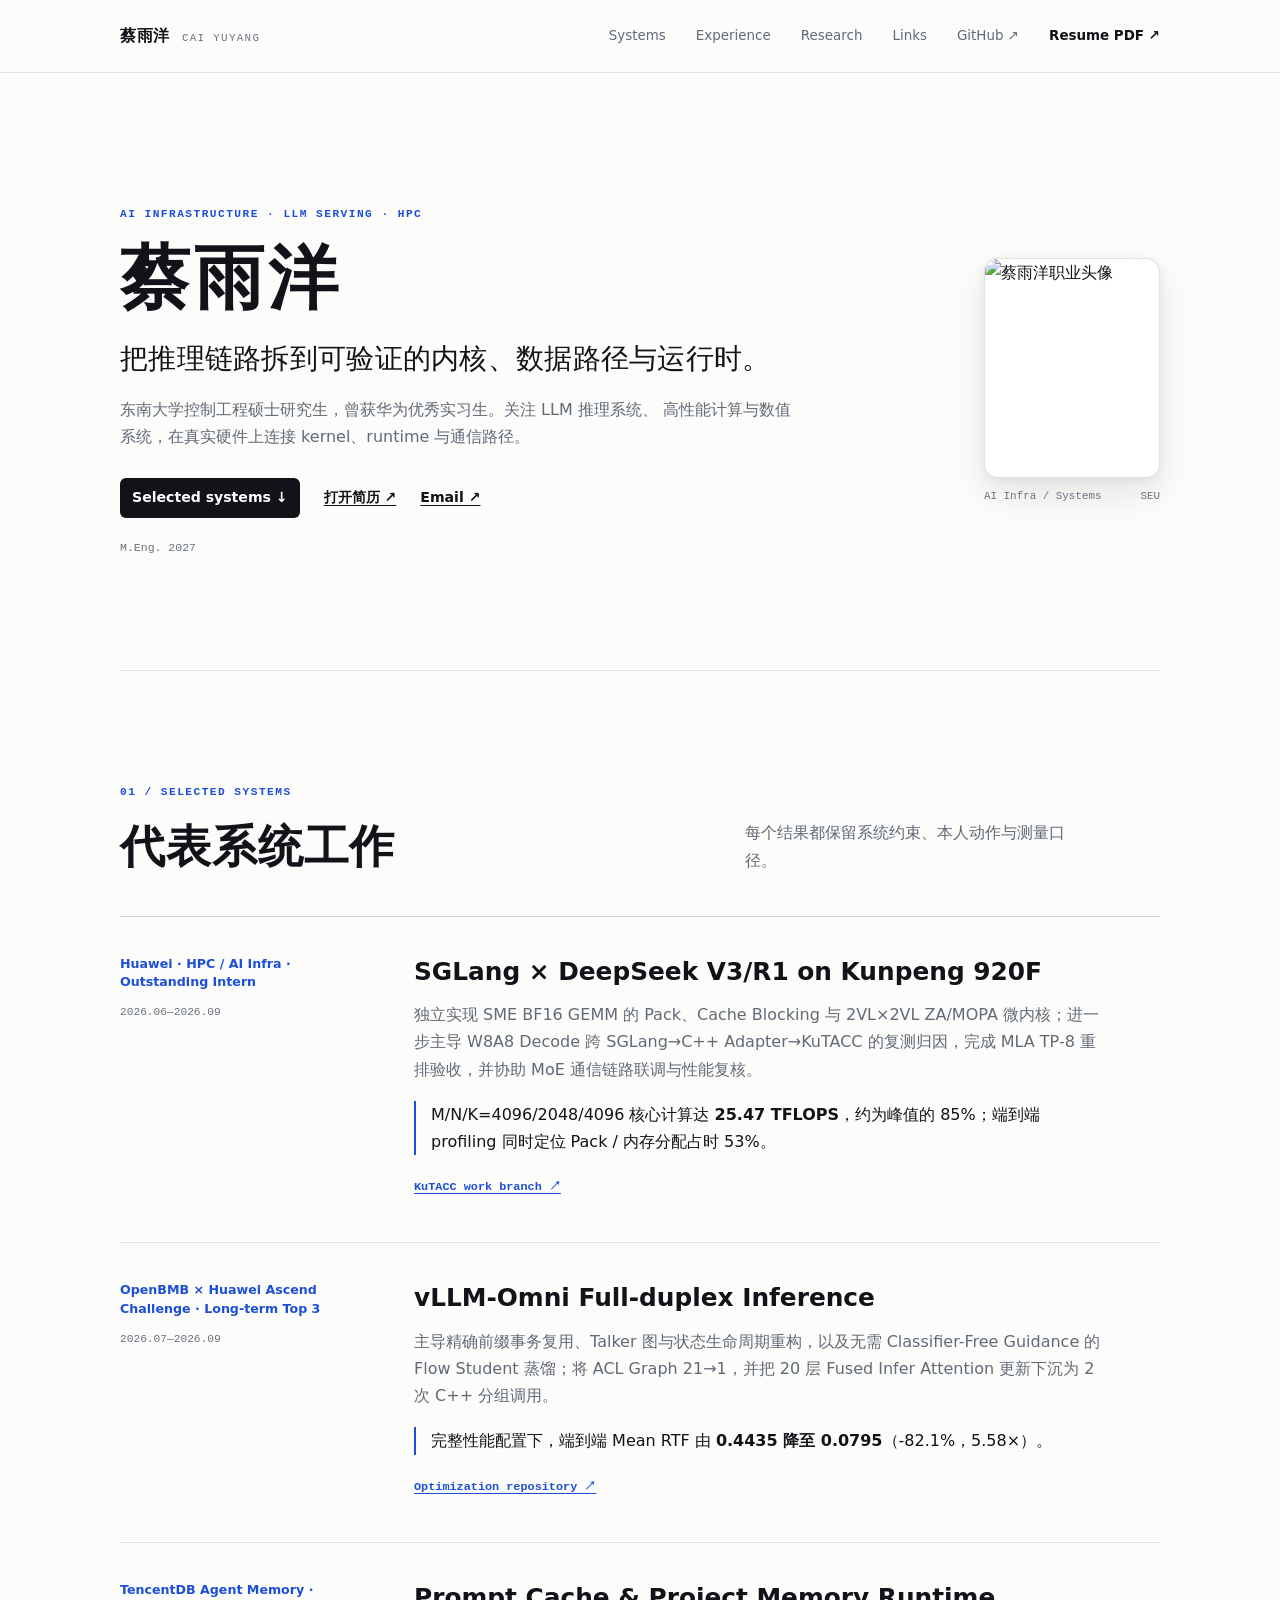
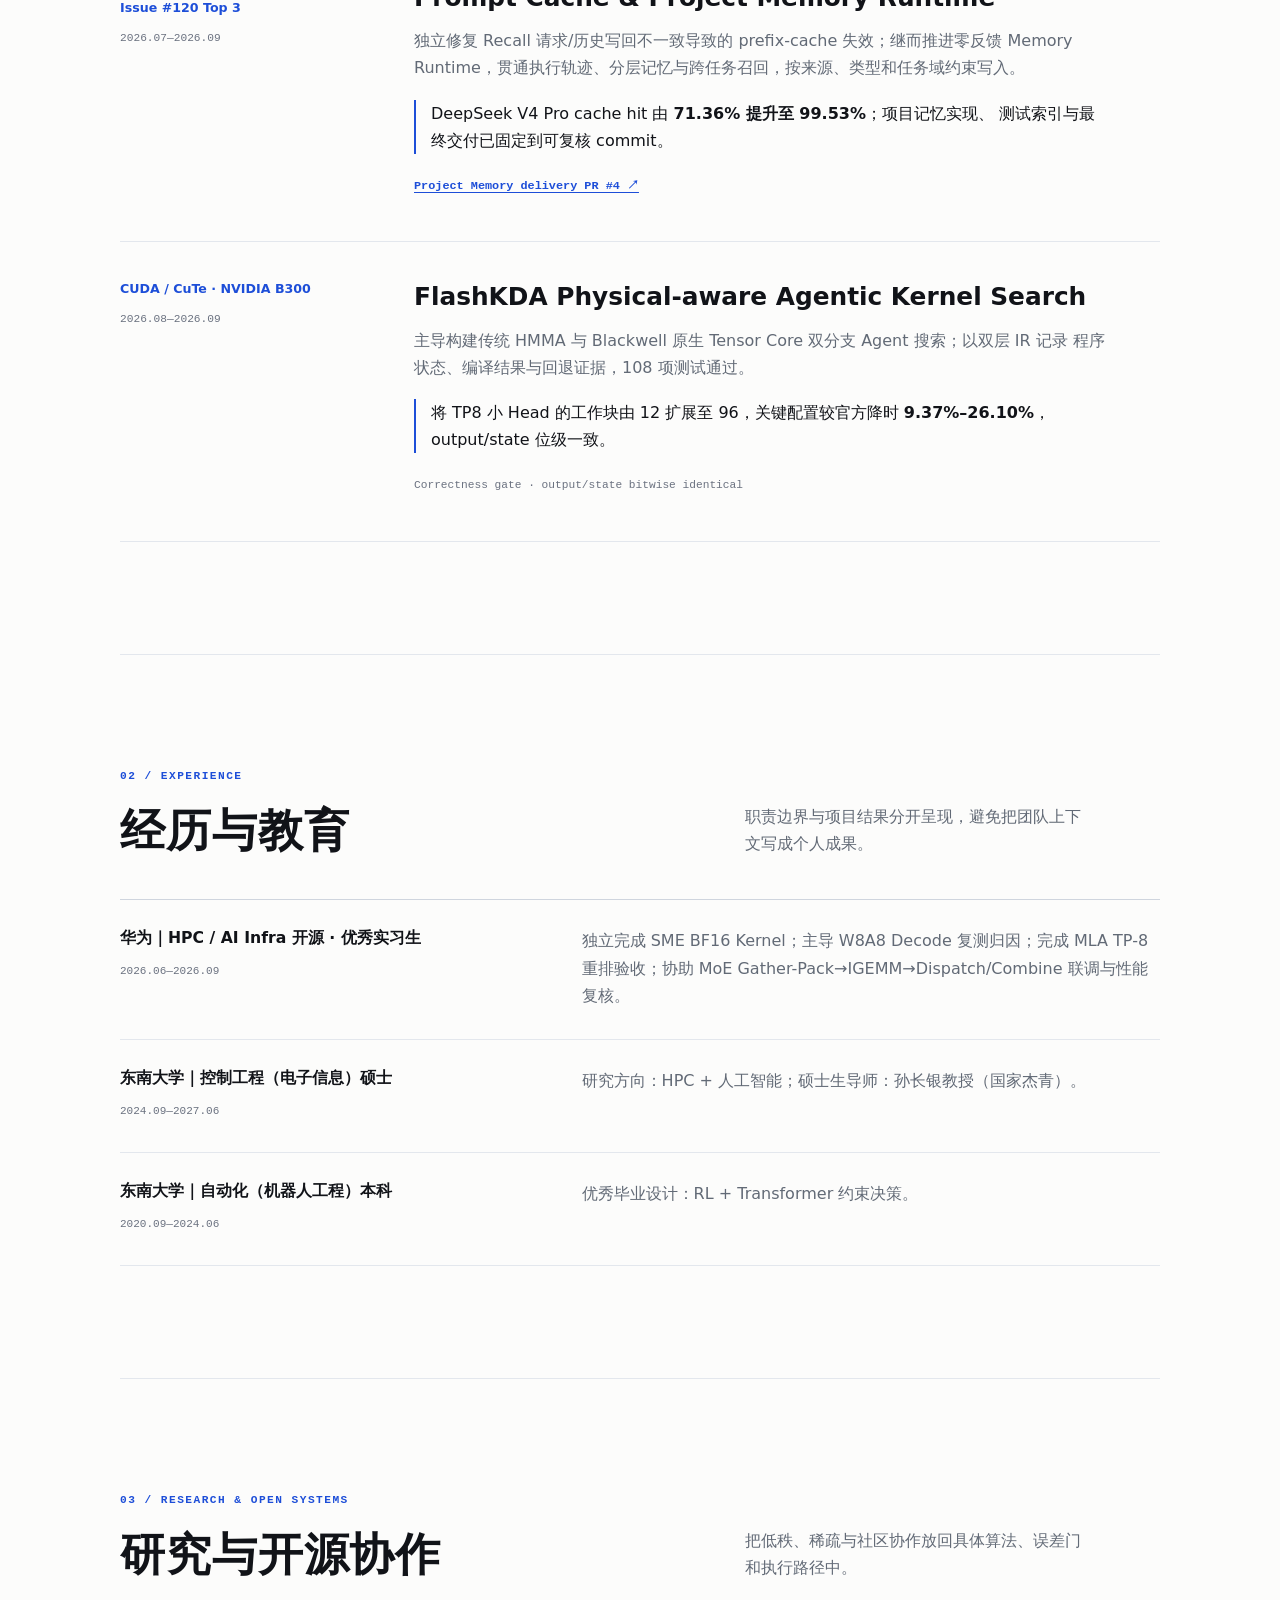
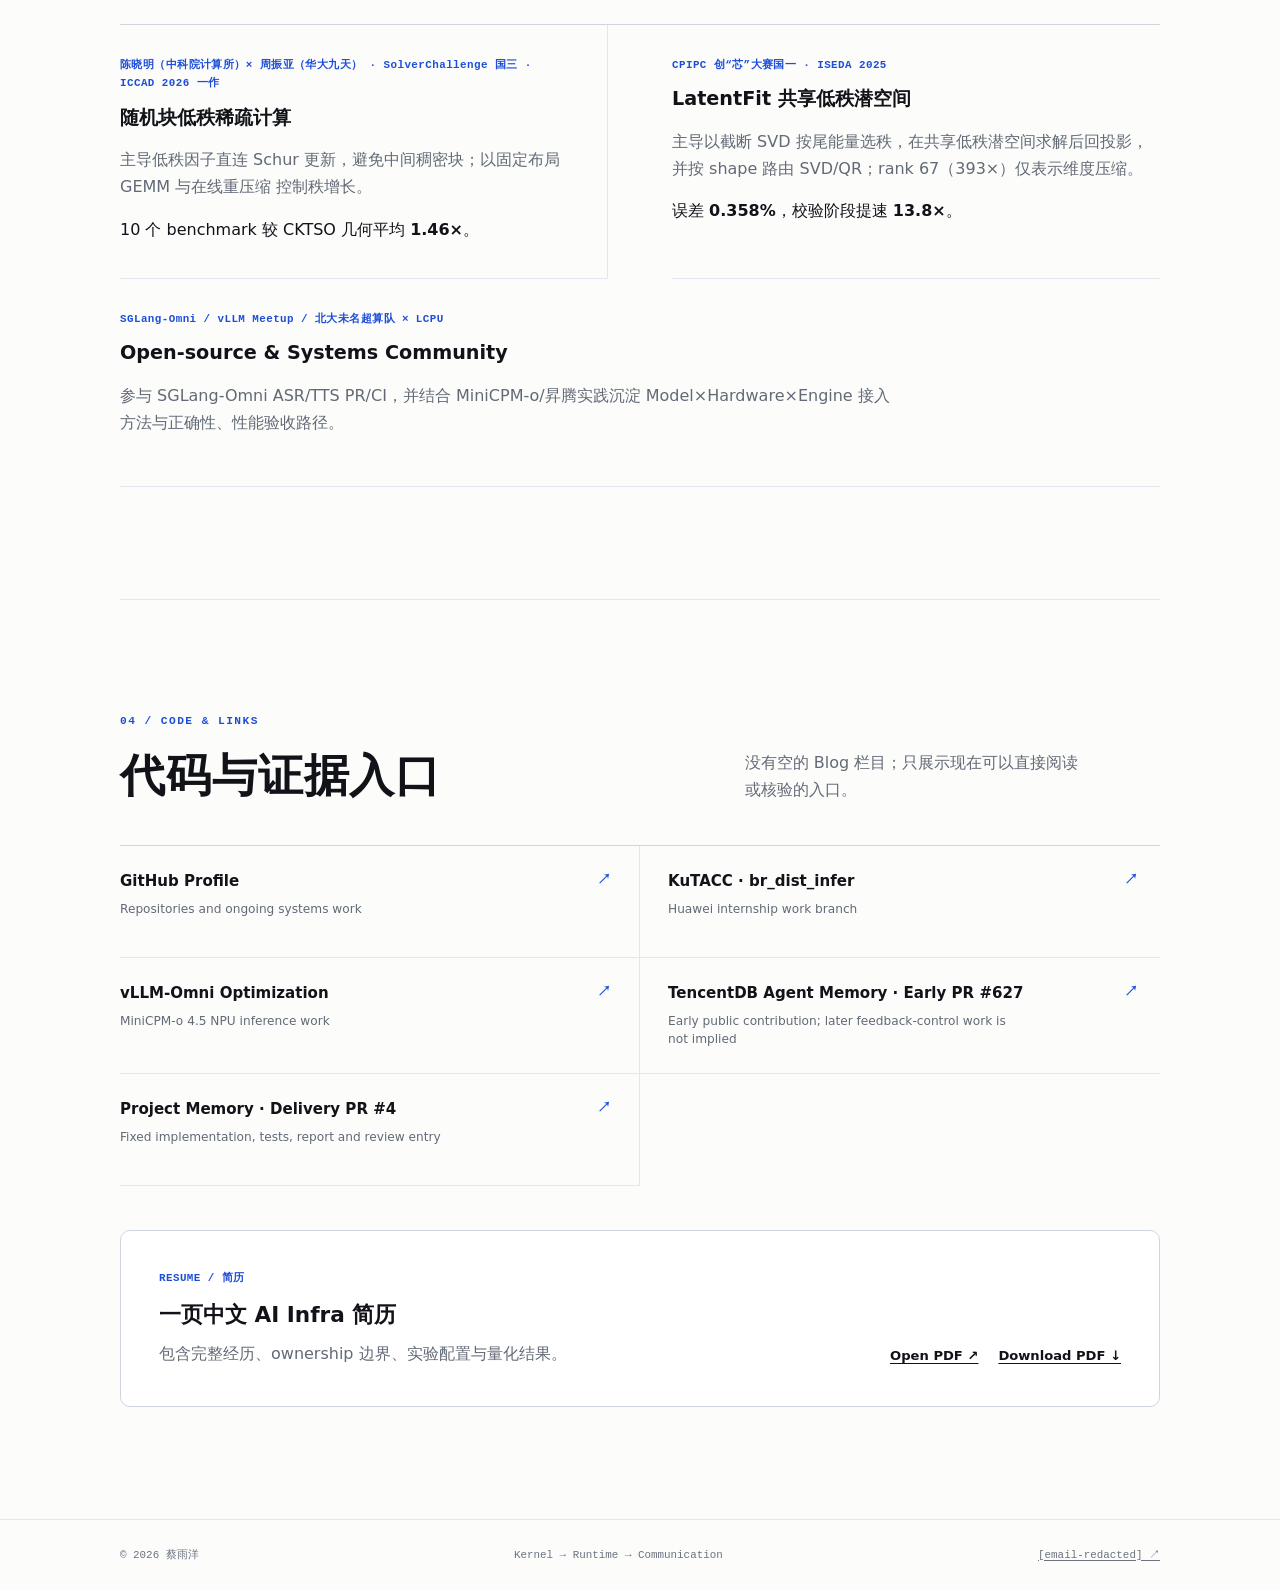
==== commit 730fd59b: "Refresh portfolio and downloadable resume" ====
--- a/index.html
+++ b/index.html
@@ -58,8 +58,8 @@
           <h1 id="site-title">蔡雨洋</h1>
           <p class="hero-statement">把推理链路拆到可验证的内核、数据路径与运行时。</p>
           <p class="hero-intro">
-            东南大学控制工程硕士研究生，现为华为 HPC / AI Infra 开源实习生。关注 LLM
-            推理系统、高性能计算与数值系统，在真实硬件上连接 kernel、runtime 与通信路径。
+            东南大学控制工程硕士研究生，曾获华为优秀实习生。关注 LLM 推理系统、
+            高性能计算与数值系统，在真实硬件上连接 kernel、runtime 与通信路径。
           </p>
           <div class="hero-actions" aria-label="主要链接">
             <a class="action-primary" href="#systems">Selected systems ↓</a>
@@ -90,8 +90,8 @@
         <div class="system-list">
           <article class="system-row">
             <div class="system-meta">
-              <p>Huawei · HPC / AI Infra</p>
-              <time datetime="2026-06">2026.06—Present</time>
+              <p>Huawei · HPC / AI Infra · Outstanding Intern</p>
+              <time datetime="2026-09">2026.06—2026.09</time>
             </div>
             <div class="system-body">
               <h3>SGLang × DeepSeek V3/R1 on Kunpeng 920F</h3>
@@ -110,8 +110,8 @@
 
           <article class="system-row">
             <div class="system-meta">
-              <p>OpenBMB × Huawei Ascend Challenge · Top 5</p>
-              <time datetime="2026-07">2026.07—Present</time>
+              <p>OpenBMB × Huawei Ascend Challenge · Long-term Top 3</p>
+              <time datetime="2026-09">2026.07—2026.09</time>
             </div>
             <div class="system-body">
               <h3>vLLM-Omni Full-duplex Inference</h3>
@@ -129,38 +129,37 @@
 
           <article class="system-row">
             <div class="system-meta">
-              <p>TencentDB Agent Memory · Open-source award · Top 3</p>
-              <time datetime="2026-07">2026.07—Present</time>
+              <p>TencentDB Agent Memory · Issue #120 Top 3</p>
+              <time datetime="2026-09">2026.07—2026.09</time>
             </div>
             <div class="system-body">
-              <h3>Recall Runtime &amp; Memory Feedback Control</h3>
+              <h3>Prompt Cache &amp; Project Memory Runtime</h3>
               <p>
-                定位动态 Recall 在 provider 请求与持久化历史之间的不一致，独立实现 append-only Recall
-                Ledger；随后主导 PIVOT-Memory 影子反馈控制面，以校准弃权、Sidecar-only 和 fail-closed
-                约束自动干预。
+                独立修复 Recall 请求/历史写回不一致导致的 prefix-cache 失效；继而推进零反馈
+                Memory Runtime，贯通执行轨迹、分层记忆与跨任务召回，按来源、类型和任务域约束写入。
               </p>
               <p class="evidence">
-                Provider-visible transcript 的 hash 一致性由 <strong>0/6 提升至 6/6</strong>，DeepSeek V4 Pro
-                cache hit 由 <strong>71.36% 提升至 99.53%</strong>。
-              </p>
-              <a class="proof-link" href="https://github.com/TencentCloud/TencentDB-Agent-Memory/pull/627" target="_blank" rel="noreferrer">Early PR #627 ↗</a>
+                DeepSeek V4 Pro cache hit 由 <strong>71.36% 提升至 99.53%</strong>；项目记忆实现、
+                测试索引与最终交付已固定到可复核 commit。
+              </p>
+              <a class="proof-link" href="https://github.com/newmancai/TencentDB-Agent-Memory/pull/4" target="_blank" rel="noreferrer">Project Memory delivery PR #4 ↗</a>
             </div>
           </article>
 
           <article class="system-row">
             <div class="system-meta">
               <p>CUDA / CuTe · NVIDIA B300</p>
-              <span>Kernel benchmark</span>
+              <time datetime="2026-09">2026.08—2026.09</time>
             </div>
             <div class="system-body">
-              <h3>FlashKDA K2 Value-sliced Kernels</h3>
+              <h3>FlashKDA Physical-aware Agentic Kernel Search</h3>
               <p>
-                独立将 K2 沿 Value 维切分为 V16/V32/V64 CUDA/CuTe kernels，以 SM/L2/TMA/occupancy
-                评分并回退 V128；严格限定为 KDA 算子与状态链路优化，不外推为完整模型 serving 收益。
+                主导构建传统 HMMA 与 Blackwell 原生 Tensor Core 双分支 Agent 搜索；以双层 IR 记录
+                程序状态、编译结果与回退证据，108 项测试通过。
               </p>
               <p class="evidence">
-                B300 T4096 fixed forward 降时 <strong>9.1%–23.3%</strong>；4096 prefill+64×decode 的算子状态
-                链路降时 5.45%，output/state 位级一致。
+                将 TP8 小 Head 的工作块由 12 扩展至 96，关键配置较官方降时 <strong>9.37%–26.10%</strong>，
+                output/state 位级一致。
               </p>
               <span class="proof-note">Correctness gate · output/state bitwise identical</span>
             </div>
@@ -180,8 +179,8 @@
         <div class="timeline">
           <article class="timeline-row">
             <div class="timeline-meta">
-              <h3>华为｜HPC / AI Infra 开源实习生</h3>
-              <time datetime="2026-06">2026.06—Present</time>
+              <h3>华为｜HPC / AI Infra 开源 · 优秀实习生</h3>
+              <time datetime="2026-09">2026.06—2026.09</time>
             </div>
             <p>
               独立完成 SME BF16 Kernel；主导 W8A8 Decode 复测归因；完成 MLA TP-8 重排验收；协助
@@ -221,10 +220,10 @@
             <p class="research-meta">
               陈晓明（中科院计算所）× 周振亚（华大九天） · SolverChallenge 国三 · ICCAD 2026 一作
             </p>
-            <h3>随机化稀疏计算</h3>
+            <h3>随机块低秩稀疏计算</h3>
             <p>
-              主导用随机投影预测秩，以独立误差证书守住精度、失配时回退 RRQR，将碎片化压缩重构为
-              GEMM 主导路径。
+              主导低秩因子直连 Schur 更新，避免中间稠密块；以固定布局 GEMM 与在线重压缩
+              控制秩增长。
             </p>
             <p class="research-result">10 个 benchmark 较 CKTSO 几何平均 <strong>1.46×</strong>。</p>
           </article>
@@ -233,8 +232,8 @@
             <p class="research-meta">CPIPC 创“芯”大赛国一 · ISEDA 2025</p>
             <h3>LatentFit 共享低秩潜空间</h3>
             <p>
-              主导按尾能量选秩，将 26,335 维通道压至 rank 67，并按形状分流 SVD/QR 与误差后端；393×
-              仅表示维度压缩，不作为端到端加速。
+              主导以截断 SVD 按尾能量选秩，在共享低秩潜空间求解后回投影，并按 shape 路由
+              SVD/QR；rank 67（393×）仅表示维度压缩。
             </p>
             <p class="research-result">误差 <strong>0.358%</strong>，校验阶段提速 <strong>13.8×</strong>。</p>
           </article>
@@ -243,8 +242,8 @@
             <p class="research-meta">SGLang-Omni / vLLM Meetup / 北大未名超算队 × LCPU</p>
             <h3>Open-source &amp; Systems Community</h3>
             <p>
-              参与 SGLang-Omni ASR PR/CI 同步，复核 CUDA Graph batch policy、continuous prefill/KV
-              Cache 与全双工调度；持续参与 vLLM Meetup 等推理系统技术交流。
+              参与 SGLang-Omni ASR/TTS PR/CI，并结合 MiniCPM-o/昇腾实践沉淀
+              Model×Hardware×Engine 接入方法与正确性、性能验收路径。
             </p>
           </article>
         </div>
@@ -271,6 +270,9 @@
           </a>
           <a class="link-item" href="https://github.com/TencentCloud/TencentDB-Agent-Memory/pull/627" target="_blank" rel="noreferrer">
             <span><strong>TencentDB Agent Memory · Early PR #627</strong><small>Early public contribution; later feedback-control work is not implied</small></span><b>↗</b>
+          </a>
+          <a class="link-item" href="https://github.com/newmancai/TencentDB-Agent-Memory/pull/4" target="_blank" rel="noreferrer">
+            <span><strong>Project Memory · Delivery PR #4</strong><small>Fixed implementation, tests, report and review entry</small></span><b>↗</b>
           </a>
         </div>
 
--- a/styles.css
+++ b/styles.css
@@ -215,18 +215,24 @@
 }
 
 .portrait-wrap {
+  width: 176px;
   margin: 0;
+  justify-self: end;
 }
 
 .portrait-wrap img {
   display: block;
-  width: 176px;
-  aspect-ratio: 4 / 4.85;
+  width: 100%;
+  height: auto;
+  aspect-ratio: 4 / 5;
   object-fit: cover;
-  object-position: center top;
-  border: 1px solid var(--line-strong);
-  border-radius: 10px;
+  object-position: 50% 18%;
+  border: 1px solid rgba(17, 19, 24, 0.12);
+  border-radius: 14px;
   background: var(--surface);
+  box-shadow:
+    0 16px 36px rgba(17, 19, 24, 0.1),
+    0 2px 8px rgba(17, 19, 24, 0.06);
 }
 
 .portrait-wrap figcaption {
@@ -535,10 +541,15 @@
   .portrait-wrap {
     grid-row: 1;
     width: 122px;
+    justify-self: start;
   }
 
   .portrait-wrap img {
-    width: 122px;
+    width: 100%;
+  }
+
+  .portrait-wrap figcaption {
+    display: none;
   }
 
   .hero-copy {
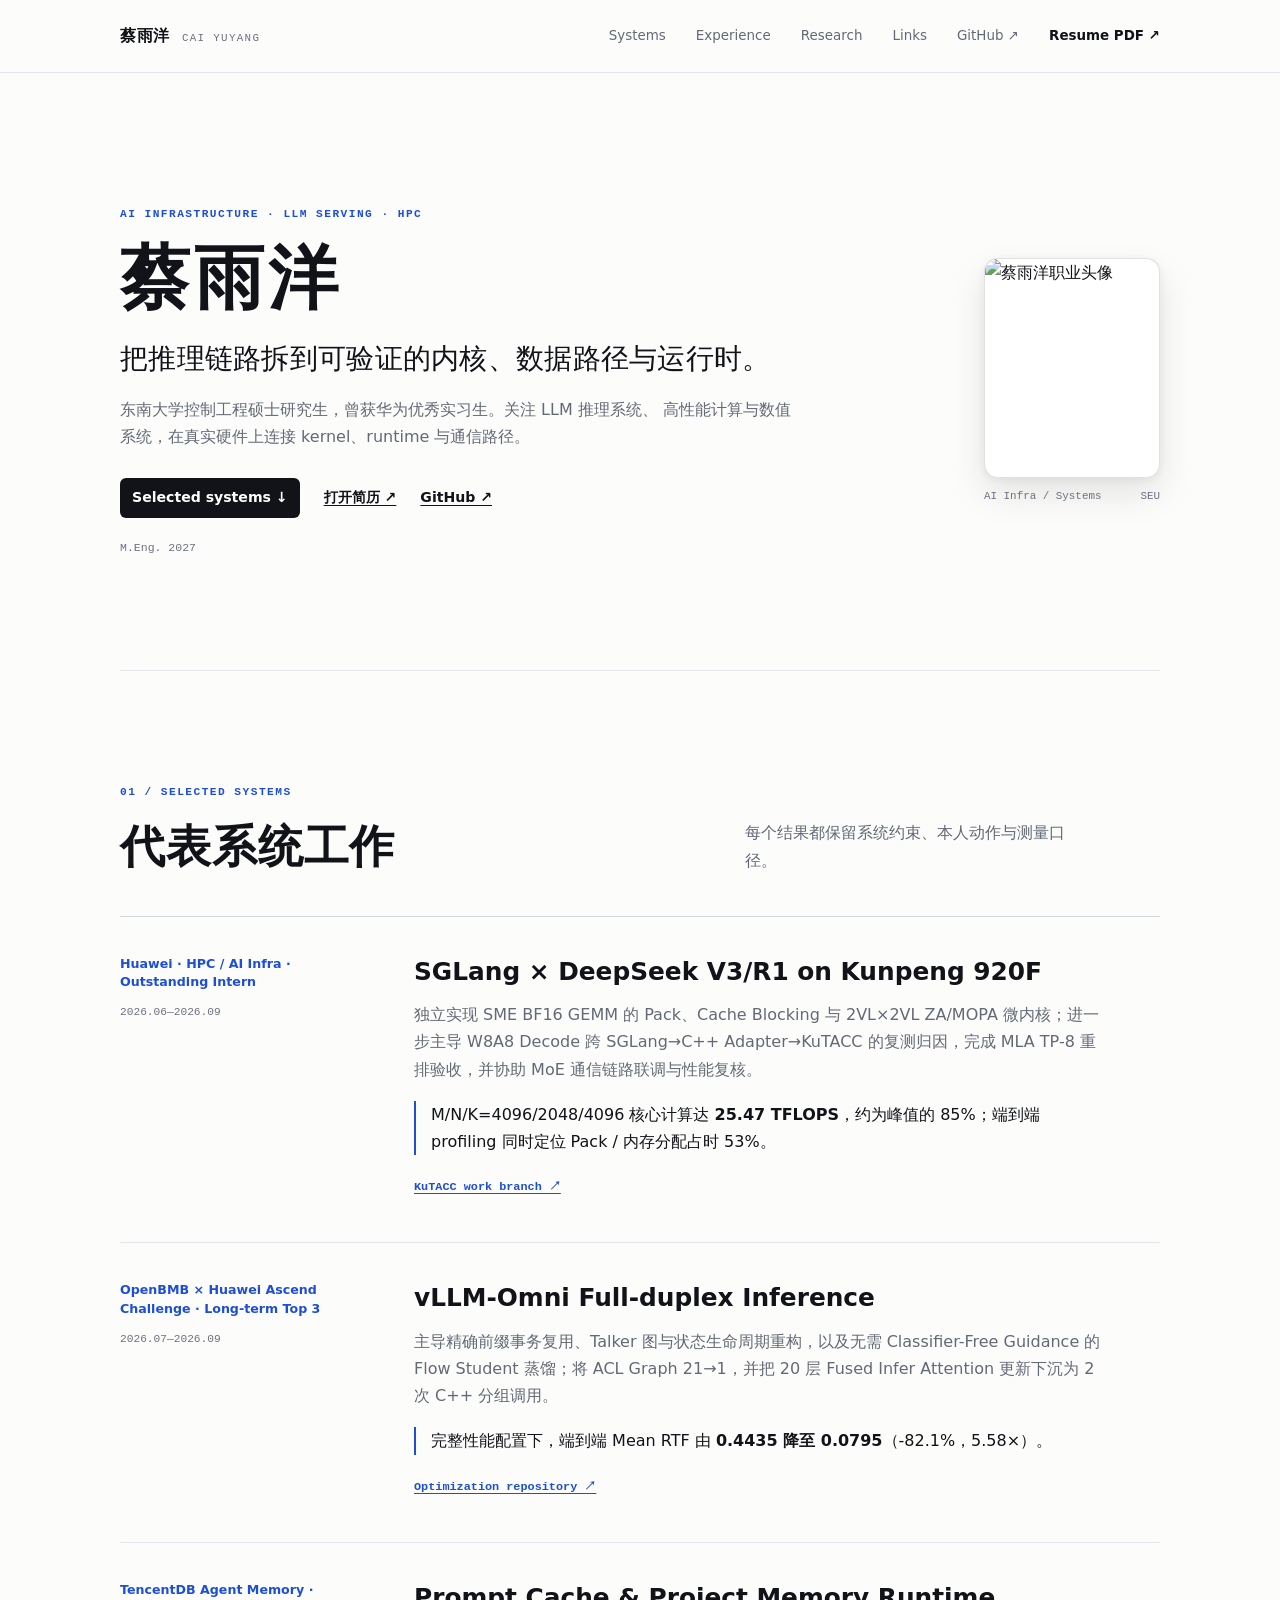
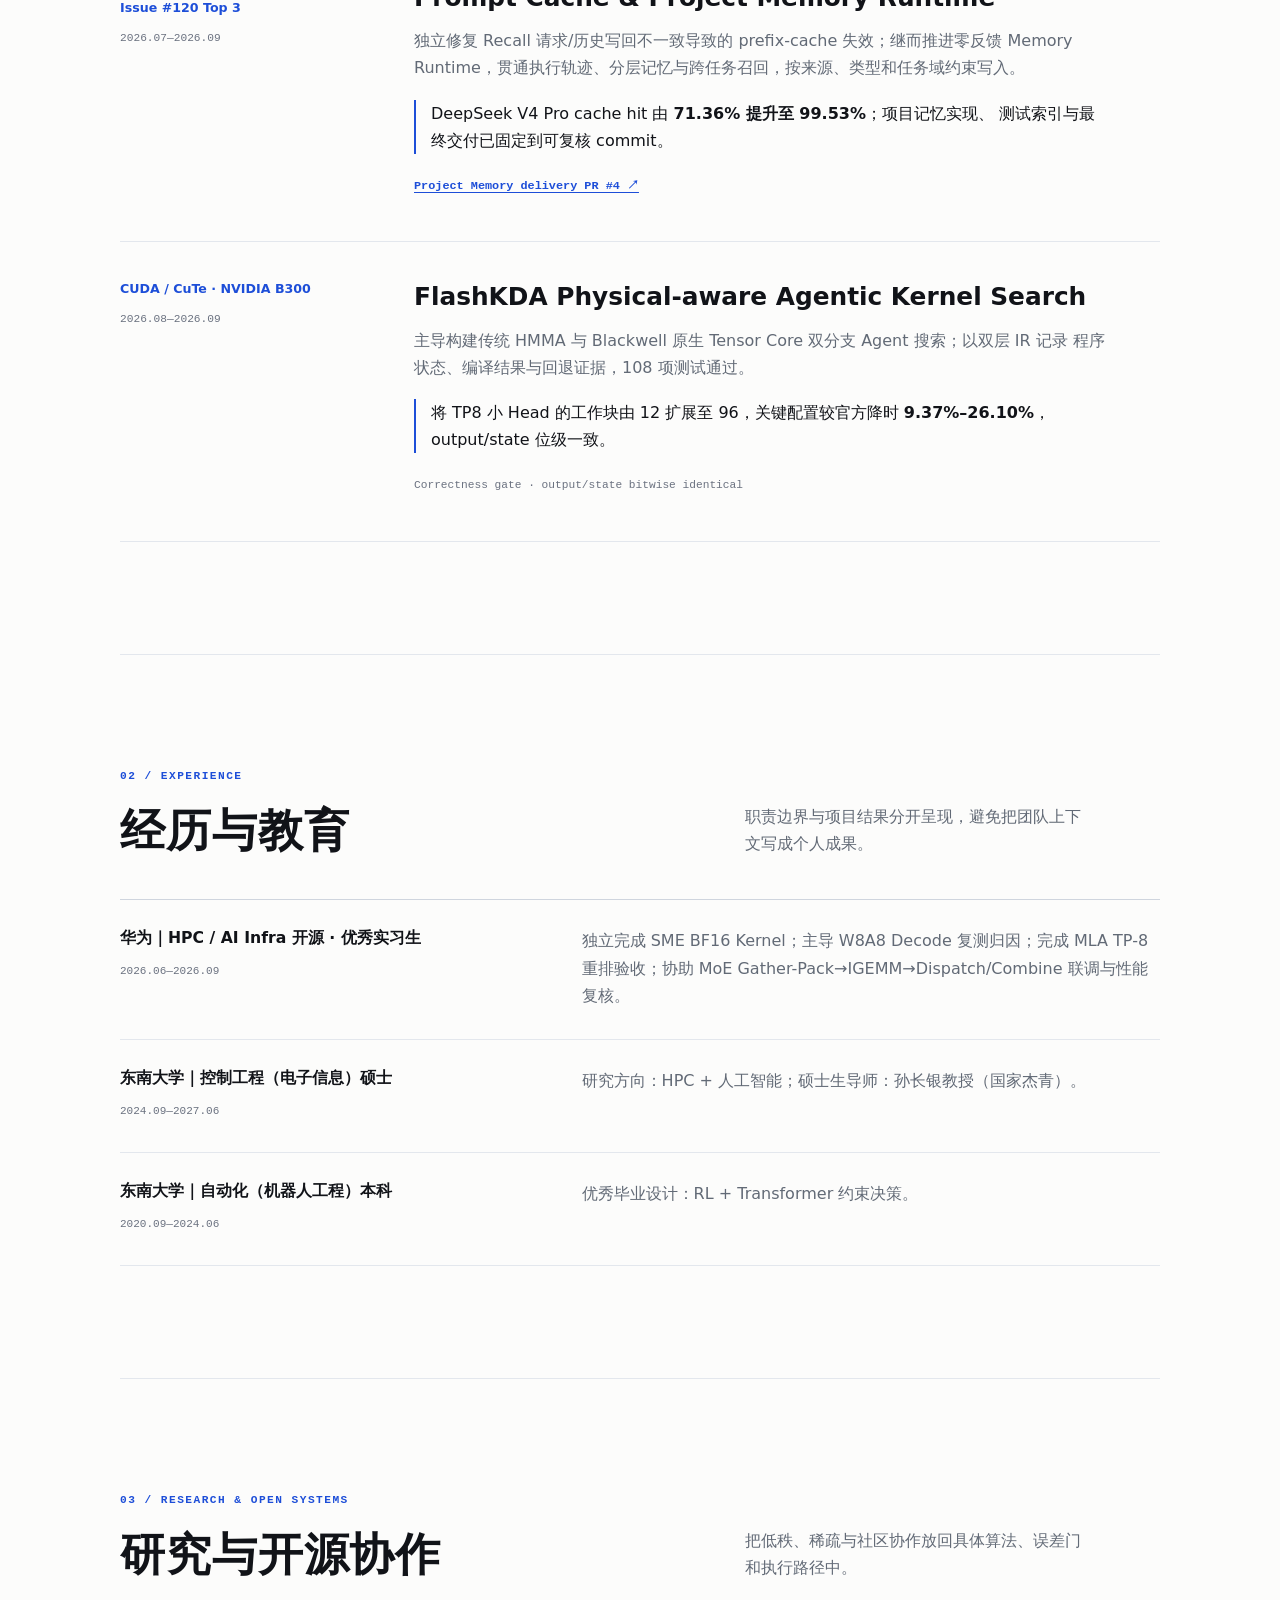
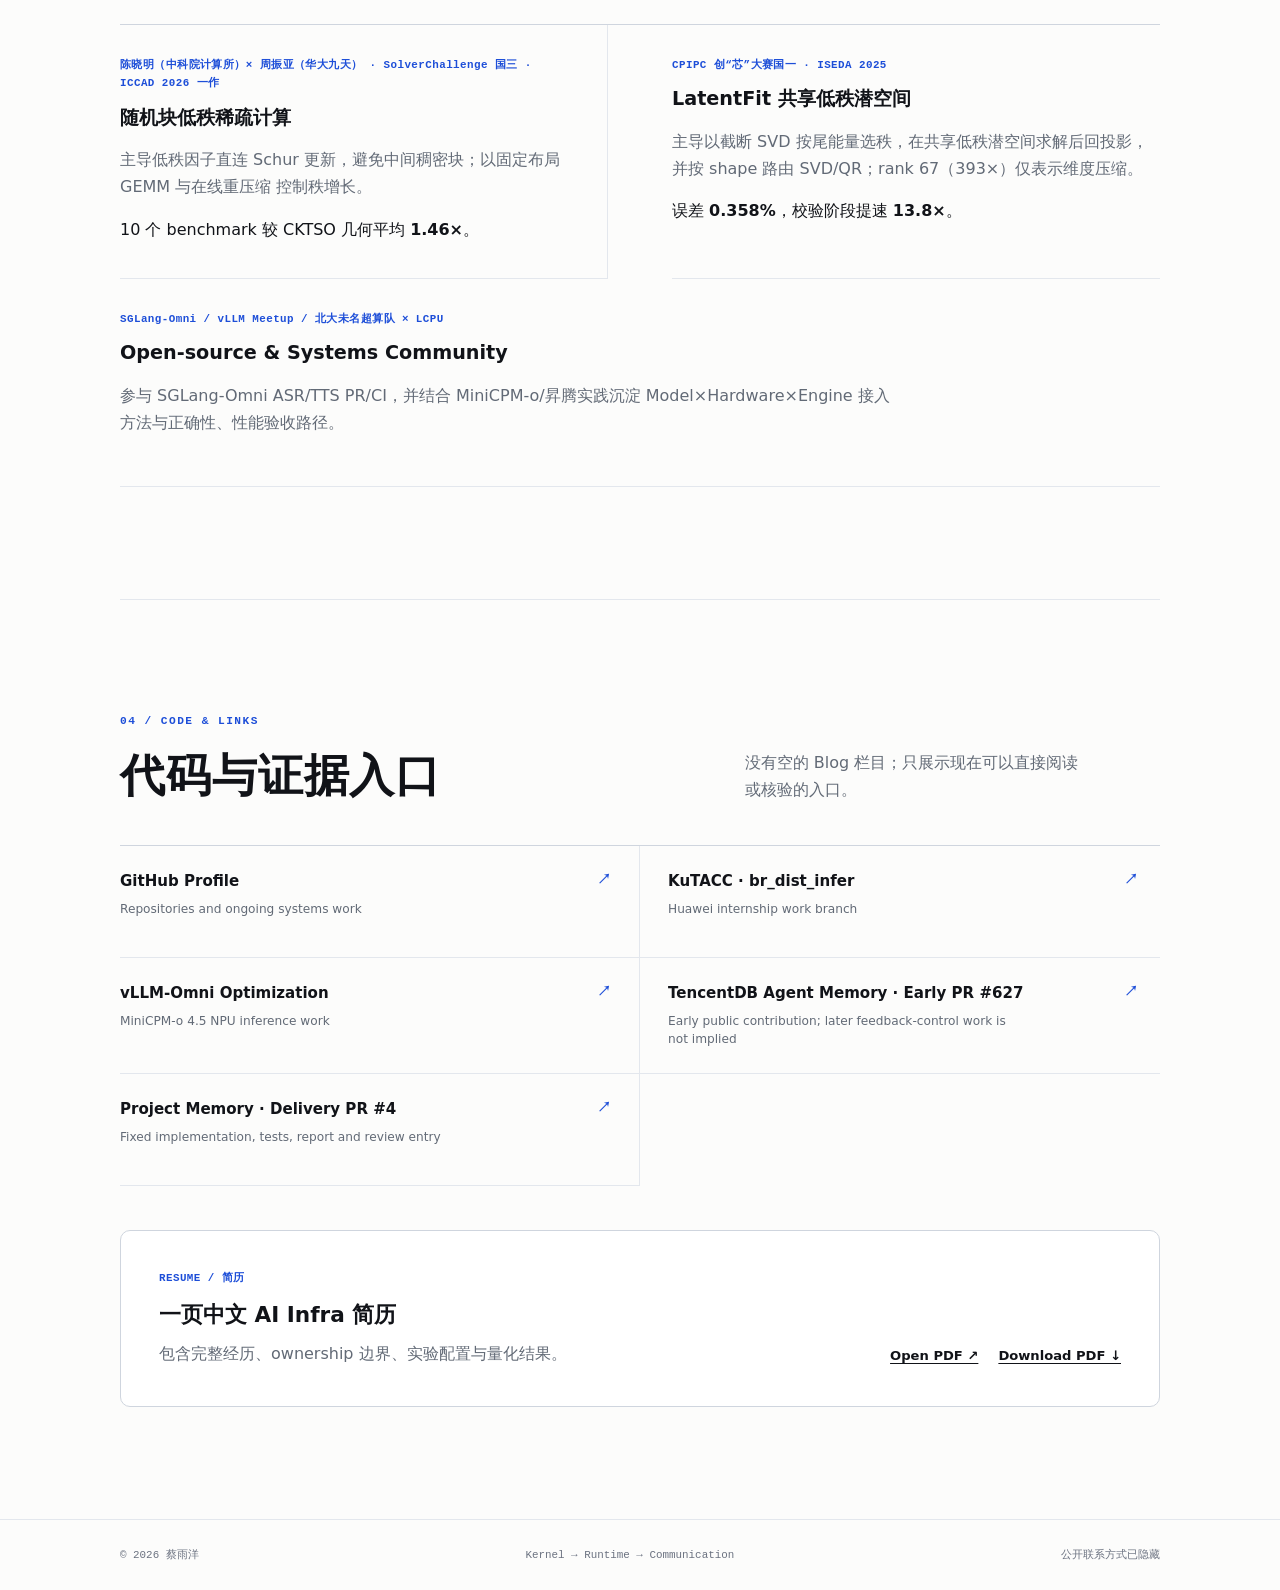
==== commit a4d73ed5: "Remove public contact details from resume" ====
--- a/index.html
+++ b/index.html
@@ -64,7 +64,7 @@
           <div class="hero-actions" aria-label="主要链接">
             <a class="action-primary" href="#systems">Selected systems ↓</a>
             <a href="resume/caiyuyang-ai-infra-resume.pdf" target="_blank" rel="noreferrer">打开简历 ↗</a>
-            <a href="mailto:[email-redacted]">Email ↗</a>
+            <a href="https://github.com/newmancai" target="_blank" rel="noreferrer">GitHub ↗</a>
           </div>
           <p class="hero-meta">M.Eng. 2027</p>
         </div>
@@ -294,7 +294,7 @@
       <div class="shell footer-row">
         <span>© 2026 蔡雨洋</span>
         <span>Kernel → Runtime → Communication</span>
-        <a href="mailto:[email-redacted]">[email-redacted] ↗</a>
+        <span>公开联系方式已隐藏</span>
       </div>
     </footer>
   </body>
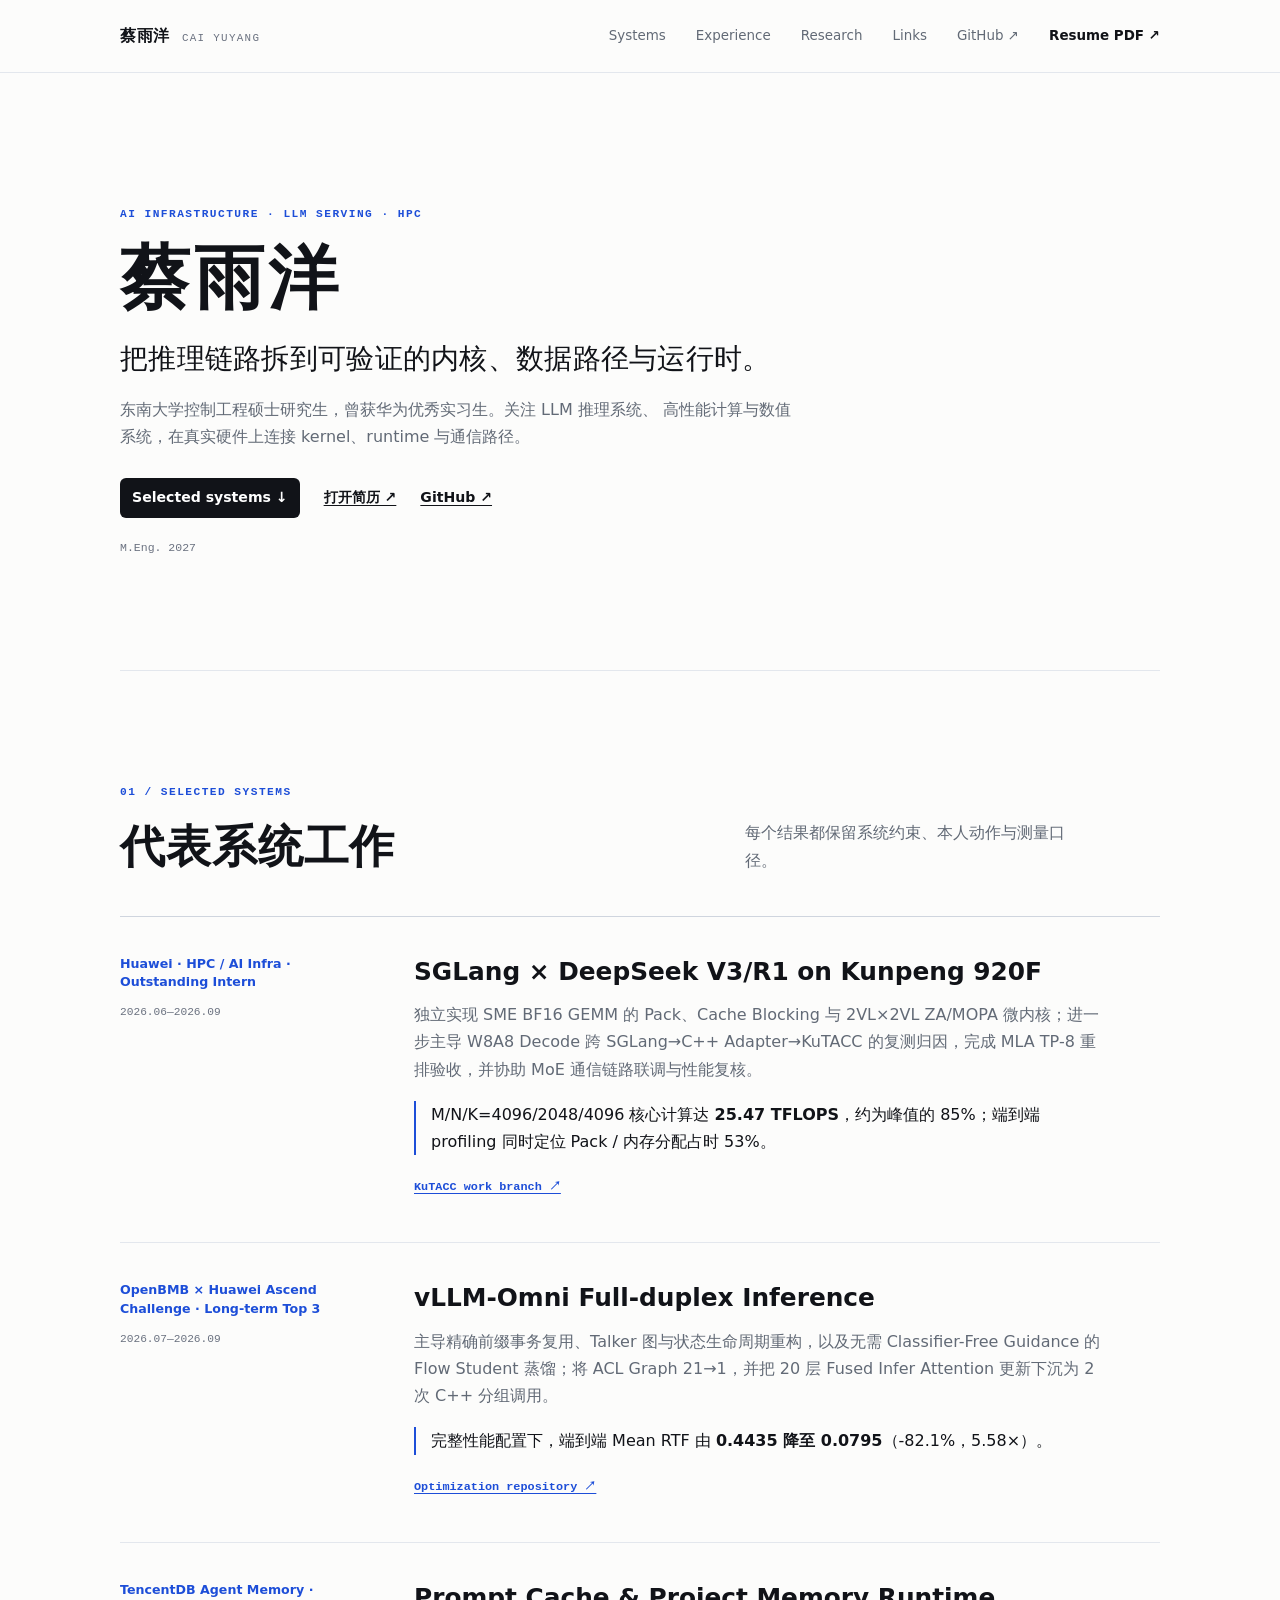
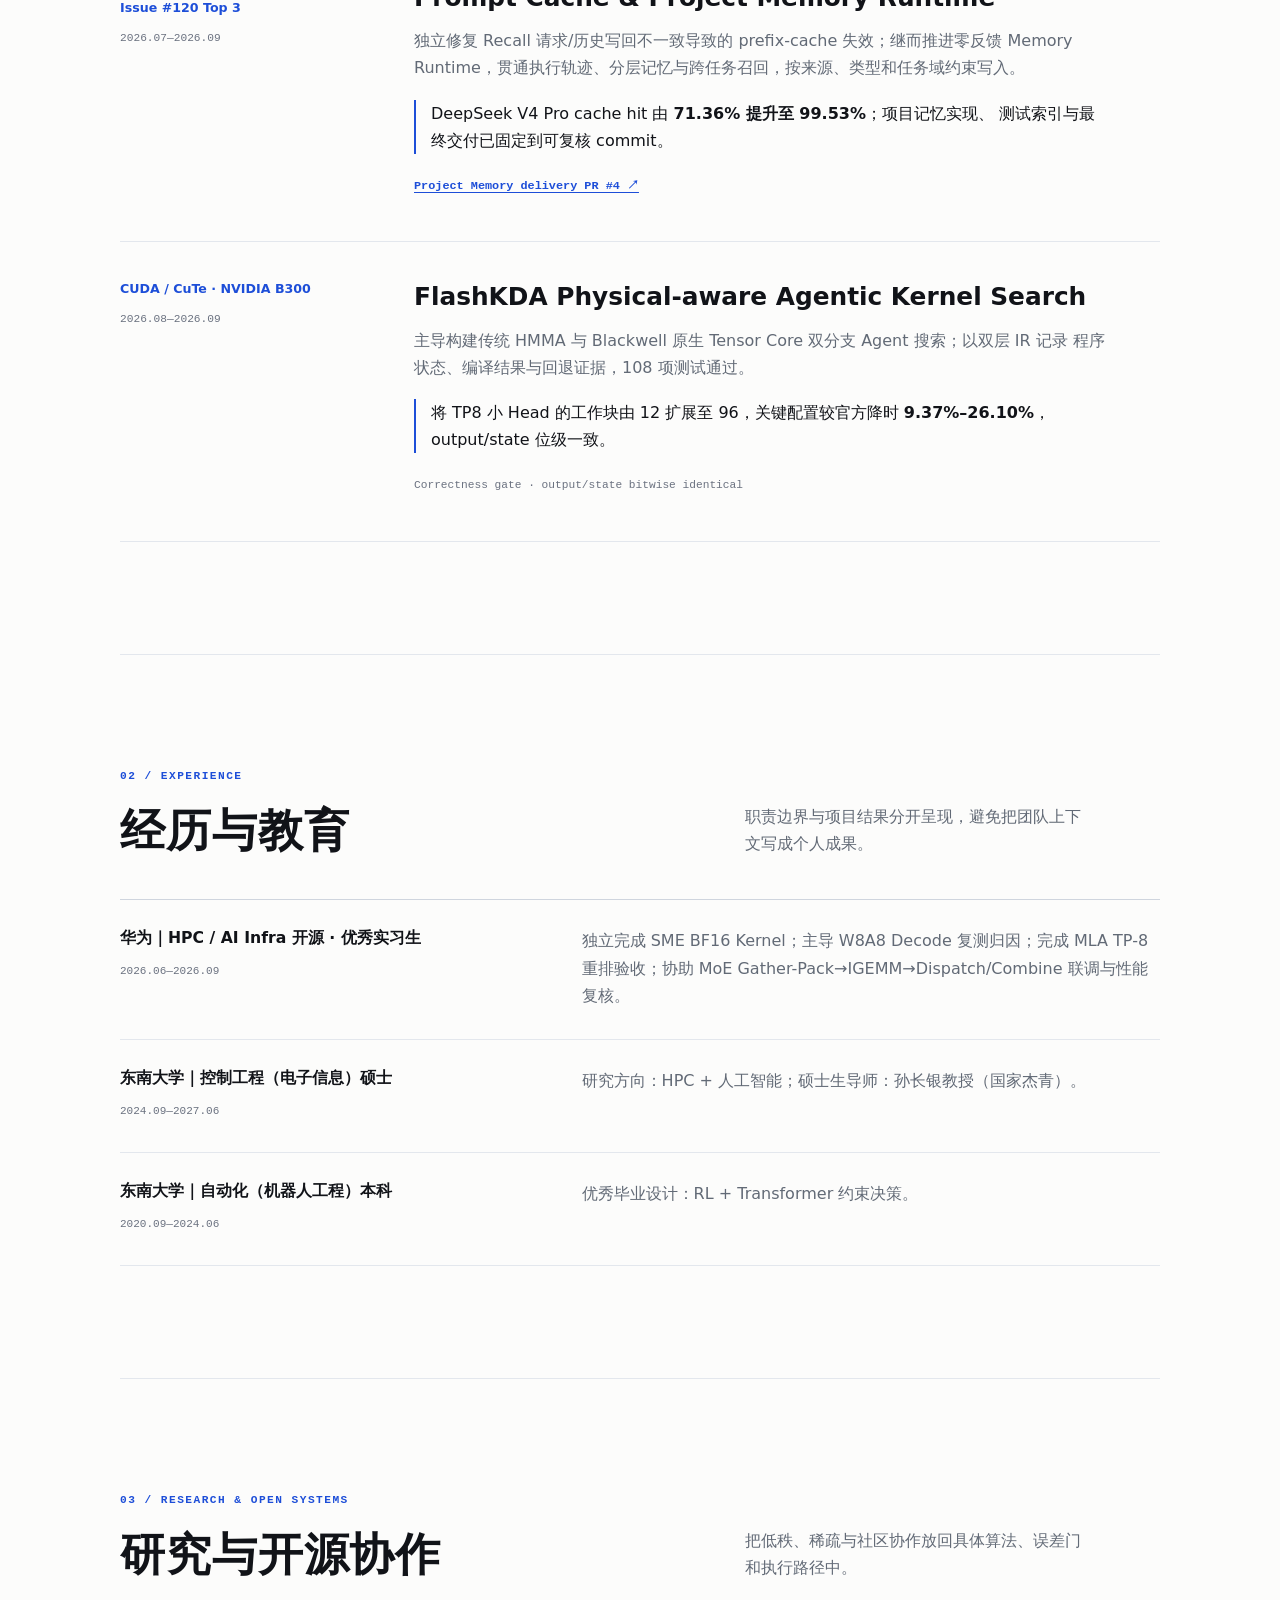
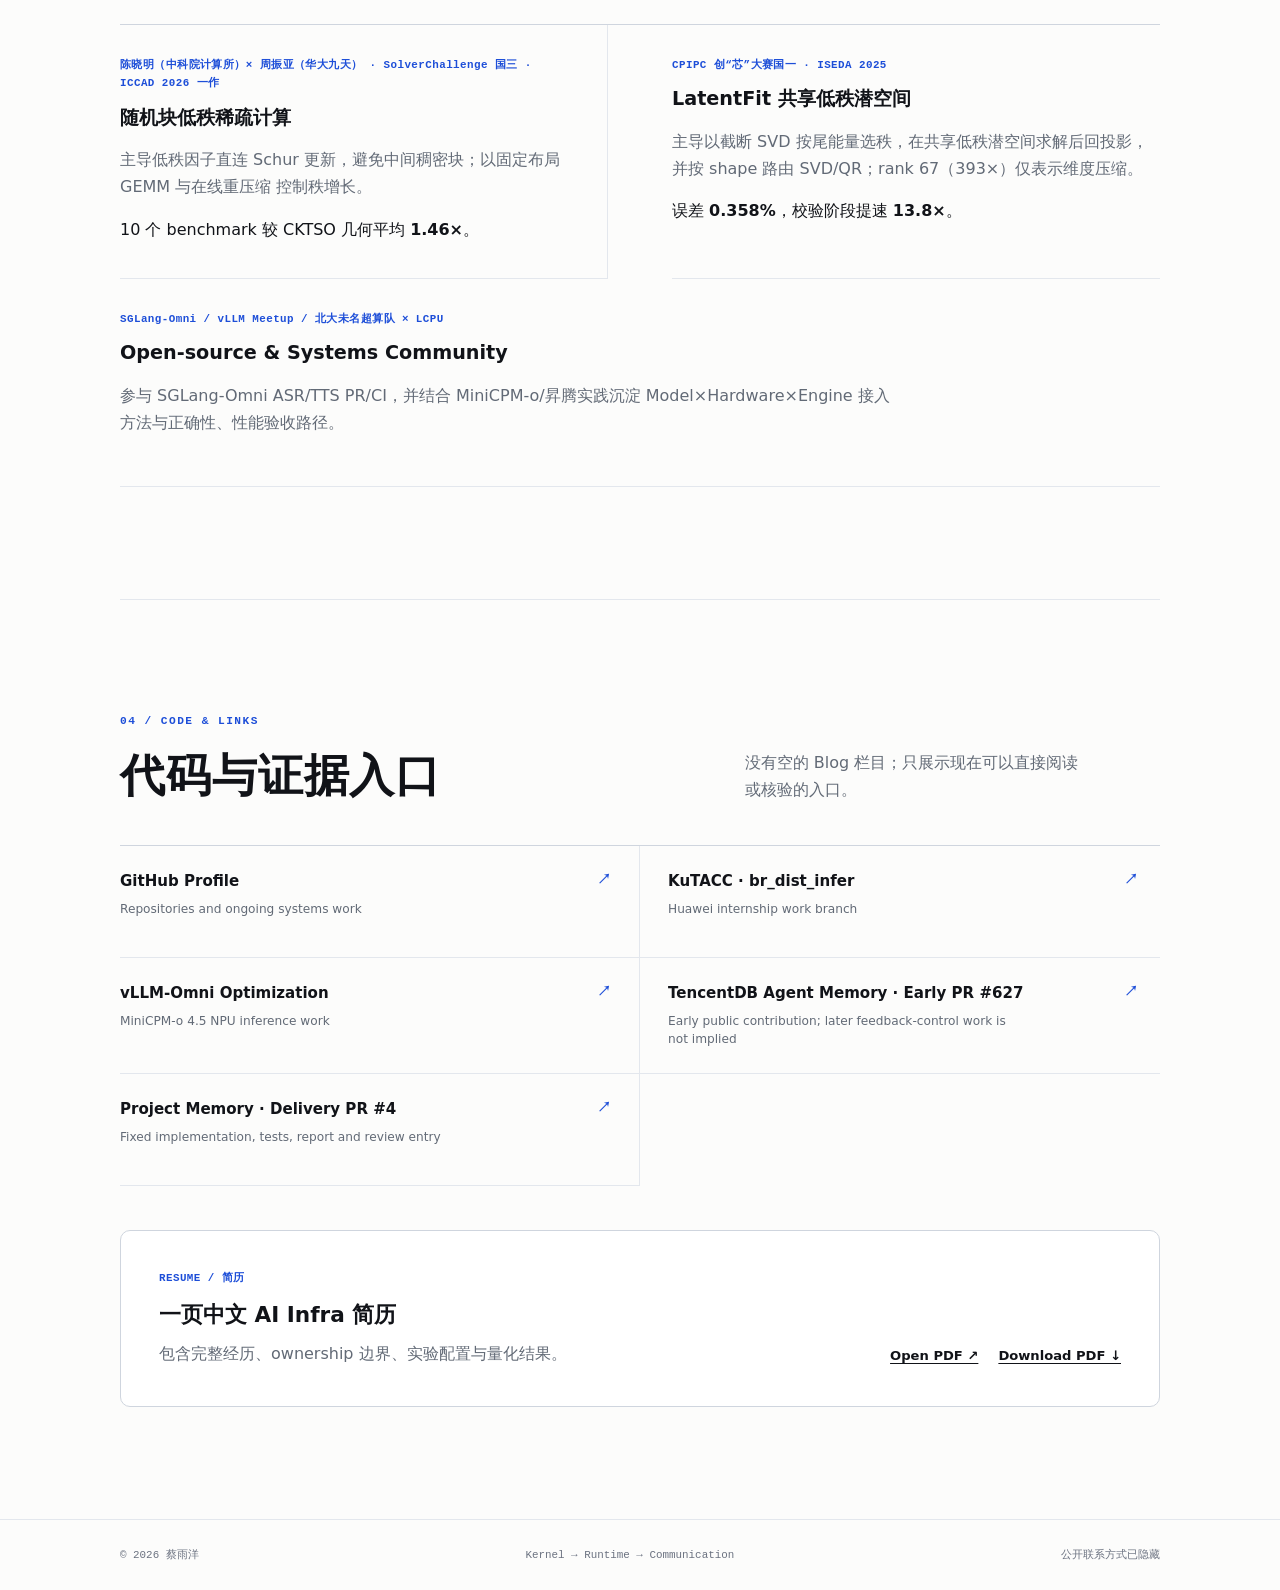
==== commit 214dac7c: "Minimize public identity data" ====
--- a/index.html
+++ b/index.html
@@ -68,14 +68,6 @@
           </div>
           <p class="hero-meta">M.Eng. 2027</p>
         </div>
-
-        <figure class="portrait-wrap">
-          <img src="assets/caiyuyang-headshot.jpg" alt="蔡雨洋职业头像" width="384" height="480" />
-          <figcaption>
-            <span>AI Infra / Systems</span>
-            <span>SEU</span>
-          </figcaption>
-        </figure>
       </section>
 
       <section id="systems" class="section shell" aria-labelledby="systems-title">
--- a/styles.css
+++ b/styles.css
@@ -134,9 +134,8 @@
   min-height: 585px;
   padding-block: clamp(86px, 11vw, 132px) clamp(74px, 9vw, 112px);
   display: grid;
-  grid-template-columns: minmax(0, 1fr) 176px;
+  grid-template-columns: minmax(0, 1fr);
   align-items: center;
-  gap: clamp(54px, 9vw, 106px);
 }
 
 .kicker,
@@ -210,41 +209,6 @@
   font-size: 0.72rem;
 }
 
-.hero-meta span {
-  margin-inline: 8px;
-}
-
-.portrait-wrap {
-  width: 176px;
-  margin: 0;
-  justify-self: end;
-}
-
-.portrait-wrap img {
-  display: block;
-  width: 100%;
-  height: auto;
-  aspect-ratio: 4 / 5;
-  object-fit: cover;
-  object-position: 50% 18%;
-  border: 1px solid rgba(17, 19, 24, 0.12);
-  border-radius: 14px;
-  background: var(--surface);
-  box-shadow:
-    0 16px 36px rgba(17, 19, 24, 0.1),
-    0 2px 8px rgba(17, 19, 24, 0.06);
-}
-
-.portrait-wrap figcaption {
-  display: flex;
-  justify-content: space-between;
-  gap: 12px;
-  margin-top: 9px;
-  color: var(--faint);
-  font-family: var(--mono);
-  font-size: 0.68rem;
-}
-
 .section {
   scroll-margin-top: 72px;
   padding-block: clamp(76px, 9vw, 112px);
@@ -538,24 +502,6 @@
     padding-block: 70px 76px;
   }
 
-  .portrait-wrap {
-    grid-row: 1;
-    width: 122px;
-    justify-self: start;
-  }
-
-  .portrait-wrap img {
-    width: 100%;
-  }
-
-  .portrait-wrap figcaption {
-    display: none;
-  }
-
-  .hero-copy {
-    grid-row: 2;
-  }
-
   .section-heading,
   .system-row,
   .timeline-row,
